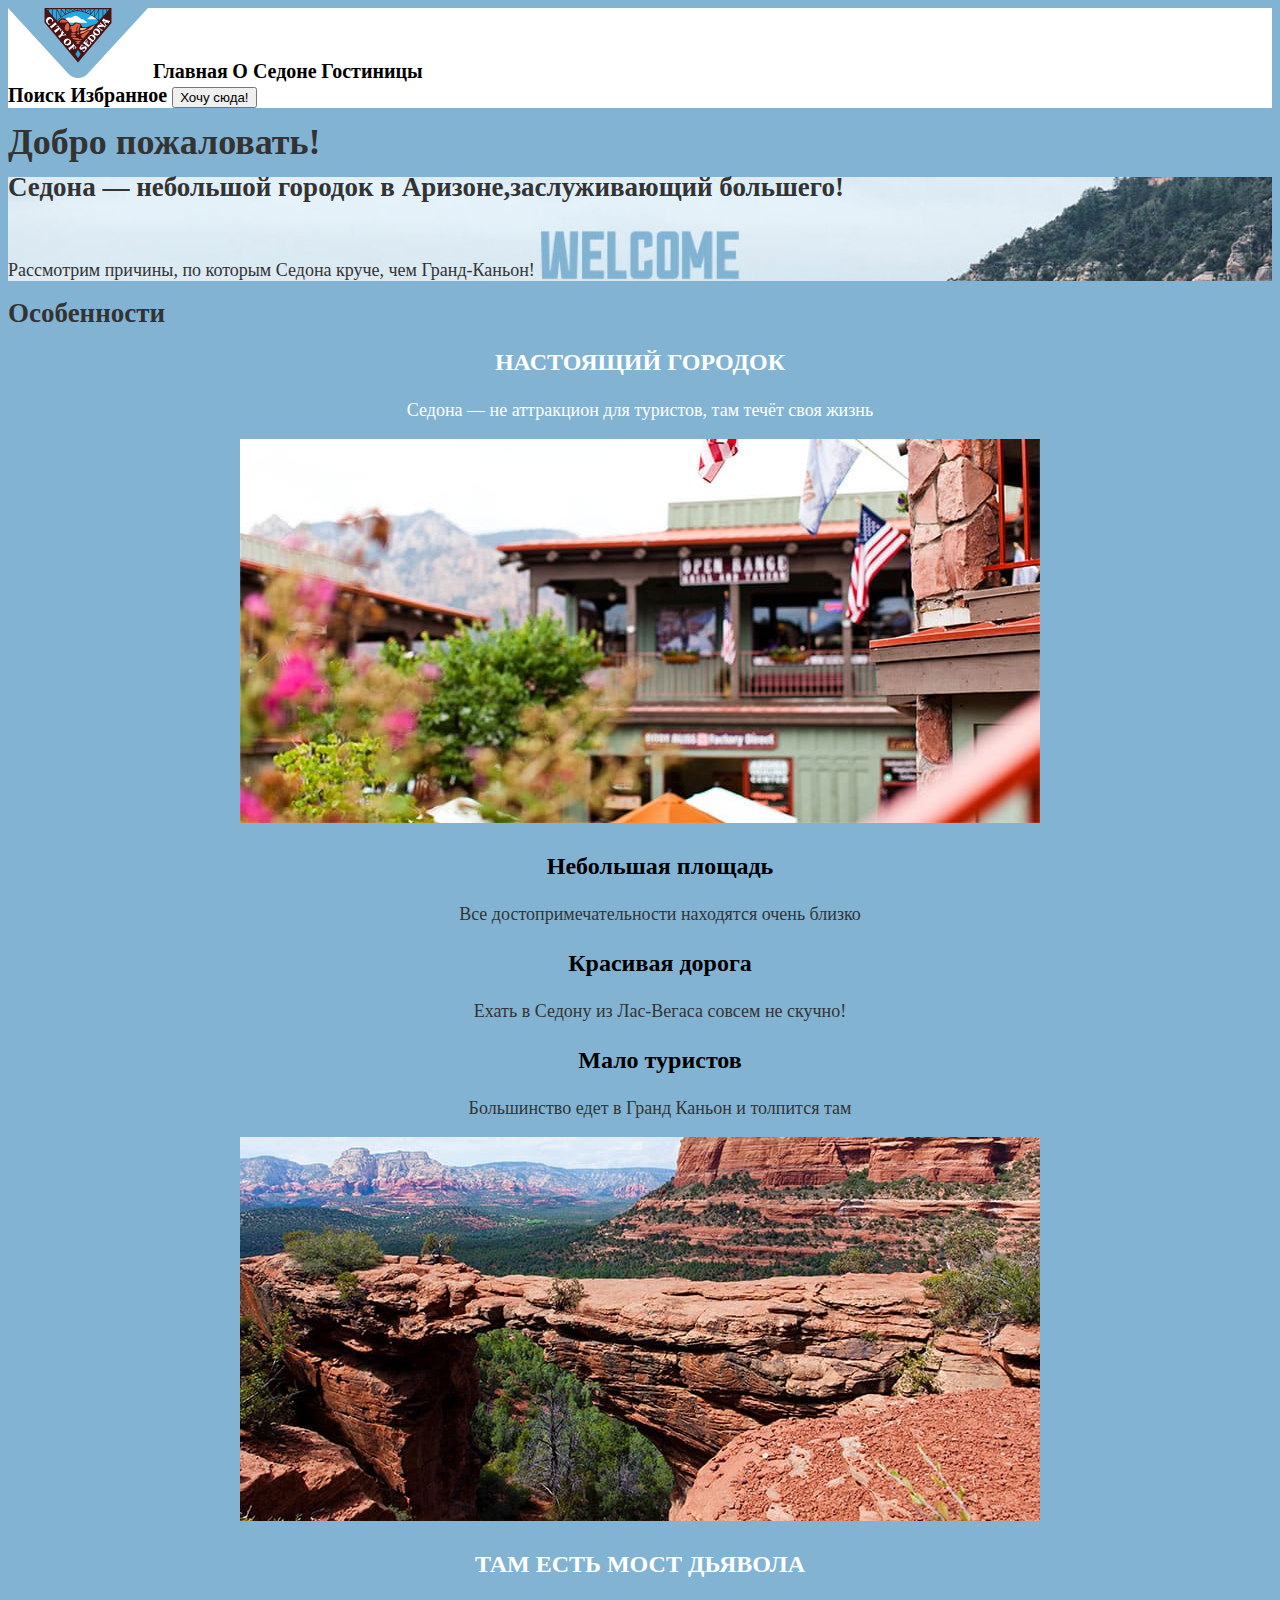
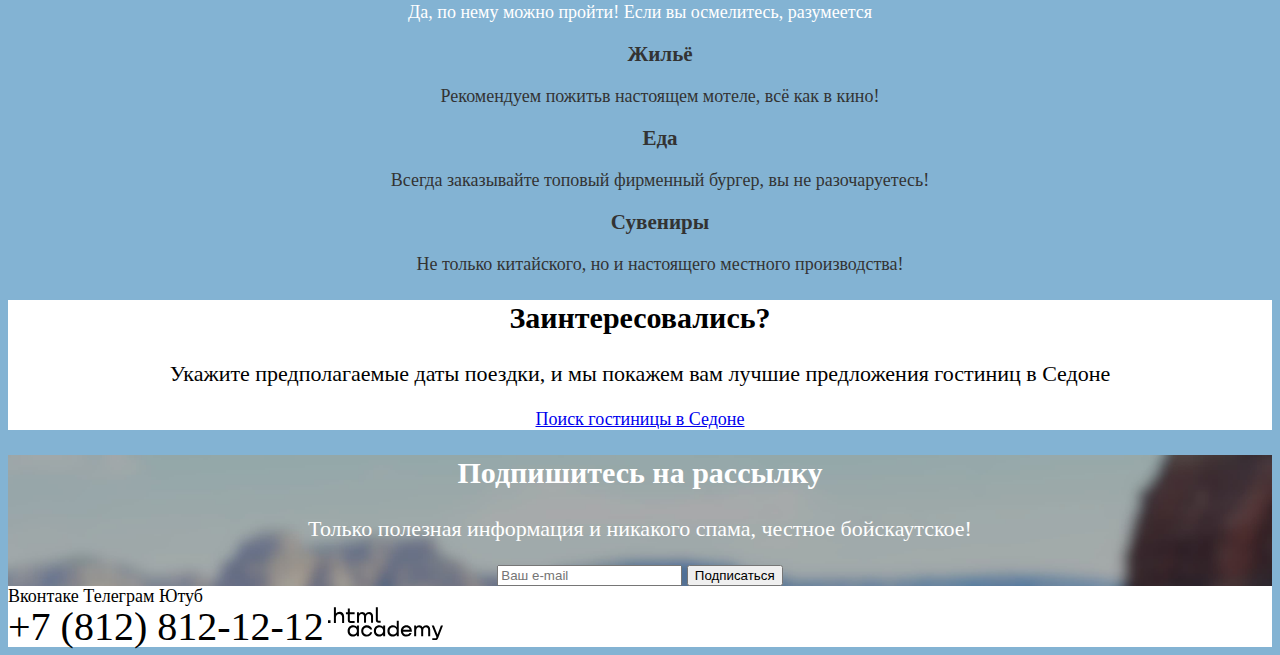
==== index.html @ 2535b14e "Базовая стилизация всех страниц" ====
<!DOCTYPE html>
<html lang="ru">
<head>
  <meta charset="utf-8">
  <title>HTML Academy: Седона</title>
  <link rel="stylesheet" href="styles/styles.css">
</head>
<body>
  <header class="page-header">
    <nav class="navigation">
      <div class="navigation-block">
        <a class="navigation-link">
          <img src="images/graphic/logo.svg" alt="Логотип." width="140" height="70">
        </a>
        <a class="navigation-link navigation-link-current">Главная</a>
        <a class="navigation-link" href="about.html">О Седоне</a>
        <a class="navigation-link" href="catalog.html">Гостиницы</a>
      </div>

      <div class="navigation-block navigation-user">
        <a class="navigation-link" href="#">
          <span class="visually-hidden">Поиск</span>
        </a>
        <a class="navigation-link" href="#">
          <span class="visually-hidden">Избранное</span>
        </a>
        <button class="button navigation-button">Хочу сюда!</button>
      </div>
    </nav>
  </header>

  <main class="main-index">
    <h1 class="visually-hidden">Добро пожаловать!</h1>

    <section class="hero">
      <h2 class="hero-title" >Седона — небольшой городок в Аризоне,заслуживающий большего!</h2><br>
      <p class="hero-description">Рассмотрим причины, по которым Седона круче, чем Гранд-Каньон!</p>
    </section>

    <section class="features">
      <h2 class="visually_hidden">Особенности</h2>
      <div class="features-item-blue-leftpic">
        <h3 class="features-title">Настоящий городок</h3>
        <p class="features-description">Седона — не аттракцион для туристов, там течёт своя жизнь</p>
        <img class="features-item-photo" src="images/real-town.jpg" alt="Фото города." width="800" height="384" left="400">
      </div>

        <ul class="features-list">
        <li class="features-item-light-blue">
          <h3 class="features-title-black">Небольшая площадь</h3>
          <p class="features-description-black">Все достопримечательности находятся очень близко</p>
        </li>
        <li class="features-item-medium-blue">
          <h3 class="features-title-black">Красивая дорога</h3>
          <p class="features-description-black">Ехать в Седону из Лас-Вегаса совсем не скучно!</p>
        </li>
        <li class="features-item-light-blue">
          <h3 class="features-title-black">Мало туристов</h3>
          <p class="features-description-black">Большинство едет в Гранд Каньон и толпится там</p>
        </li>
        </ul>

        <div class="features-item-blue-rightpic">
          <img class="features-item-photo" src="images/devil's-bridge.jpg" alt="Фото моста дьявола." width="800" height="384">
          <h3 class="features-title">Там есть мост дьявола</h3>
          <p class="features-description">Да, по нему можно пройти! Если вы осмелитесь, разумеется</p>
        </div>

        <ul class="advantages-list">
        <li class="advantages-item-light-blue">
          <h3 class="advantages-title-black">Жильё</h3>
          <p class="advantages-description-black">Рекомендуем пожитьв настоящем мотеле, всё как в кино!</p>
        </li>
        <li class="advantages-item-white">
          <h3 class="advantages-title-black">Еда</h3>
          <p class="advantages-description-black">Всегда заказывайте топовый фирменный бургер, вы не разочаруетесь!</p>
        </li>
        <li class="advantages-item-light-blue">
          <h3 class="advantages-title-black">Сувениры</h3>
          <p class="advantages-description-black">Не только китайского, но и настоящего местного производства!</p>
        </li>
      </ul>
    </section>

    <section class="search-hotels">
      <h2 class="search-title">Заинтересовались?</h2>
      <p class="search-description" >Укажите предполагаемые даты поездки, и мы покажем вам лучшие предложения гостиниц в Седоне</p>
      <a class="button button-search" href="#">Поиск гостиницы в Седоне</a>
    </section>

      <form class="subscribe-form" action="https://echo.htmlacademy.ru/" method="post">
        <h2 class="subscribe-title">Подпишитесь на рассылку</h2>
        <p class="subscribe-description">Только полезная информация и никакого спама, честное бойскаутское!</p>
        <input class="subscribe-field" type="email" name="subscribe-email" id="subscribe-email" placeholder="Ваш e-mail">
        <button class="button subscribe-button" type="submit">Подписаться</button>
      </form>
  </main>

  <footer class="page-footer">
    <div class="footer-contacts">
      <a class="footer-contacts-link" href="https://vk.com/htmlacademy">
        <span class="visually-hidden">Вконтаке</span>
      </a>
      <a class="footer-contacts-link" href="https://t.me/htmlacademy">
        <span class="visually-hidden">Телеграм</span>
      </a>
      <a class="footer-contacts-link" href="https://www.youtube.com/user/htmlacademyru">
        <span class="visually-hidden">Ютуб</span>
      </a>
    </div>

    <div>
      <a class="footer-contacts-phone" href="tel:78128121212">+7 (812) 812-12-12</a>
      <a class="footer-contacts-logo-link" href="https://htmlacademy.ru/">
        <img src="images/graphic/HTML Academy.svg" alt="Логотип htmlacademy." width="114.9" height="32.9">
      </a>
    </div>
  </footer>
</body>
</html>
---- styles/styles.css ----
@font-face {
  font-family: "PT Sans";
  font-style: normal;
  font-weight: 400;
  src: url("../fonts/pt-sans-regular.woff2") format("woff2");
  font-display: swap;
}

@font-face {
  font-family: "PT Sans";
  font-style: normal;
  font-weight: 700;
  src: url("../fonts/pt-sans-bold.woff2") format("woff2");
  font-display: swap;
}

body {
  font-family: "PT Sans" sans-serif;
  font-size: 18px;
  line-height: 21px;
  color: #333333;
  background-color: #83B3D3;
}


/* Pages */

.page-header {
  color: #000000;
  background-color: #FFFFFF;
}

.navigation-link {
  font-size: 20px;
  line-height: 24px;
  font-weight: 700;
  text-align: center;
  color: #000000;
  text-decoration: none;
}

.hero {
background-image: url("../images/index-background.jpg");
background-size: 100% auto;
}

.features-item-blue-leftpic {
  text-align: center;
}

.features-item-blue-rightpic {
  text-align: center;
}

.features-title {
  font-size: 24px;
  line-height: 28px;
  font-weight: 700;
  text-align: center;
  color: #FFFFFF;
  text-transform: uppercase;
}

.features-description {
  text-align: center;
  font-size: 18px;
  font-weight: 400;
  line-height: 21px;
  color: #FFFFFF;
}

.features-list {
  text-align: center;
  list-style-type: none;
}

.features-title-black {
  font-weight: 700;
  line-height: 28px;
  font-size: 24px;
  color: #000000;
}

.features-description-black {
  font-size: 18px;
  font-weight: 400;
  line-height: 21px;
  color:#333333;
}

.advantages-list {
  text-align: center;
  list-style-type: none;

}

.search-hotels {
  background-color: #FFFFFF;
  text-align: center;
}

.search-title {
  font-size: 30px;
  font-weight: 700;
  line-height: 36px;
  color: #000000;
  text-align: center;
}

.search-description {
  font-size: 22px;
  font-weight: 400;
  line-height: 26px;
  color: #000000;
  text-align: center;
}

.subscribe-title {
  font-size: 30px;
  font-weight: 700;
  line-height: 36px;
  color: #FFFFFF;
  text-align: center;
}

.subscribe-description {
  font-size: 22px;
  font-weight: 400;
  line-height: 26px;
  color: #FFFFFF;
  text-align: center;
}

.subscribe-form {
  background-image: url("../images/background-subscribe.jpg");
  text-align: center;
  background-size: 100% auto;
}

.footer-contacts-phone {
  font-weight: 400;
  font-size: 40px;
  line-height: 40px;
  text-align: center;
  color: #000000;
  text-transform: uppercase;
  text-decoration: none;
}

.page-footer {
  background-color: #FFFFFF;
  color: #000000;
  text-decoration: none;
}

.page-footer a {
  color: #000000;
  text-decoration: none;
}
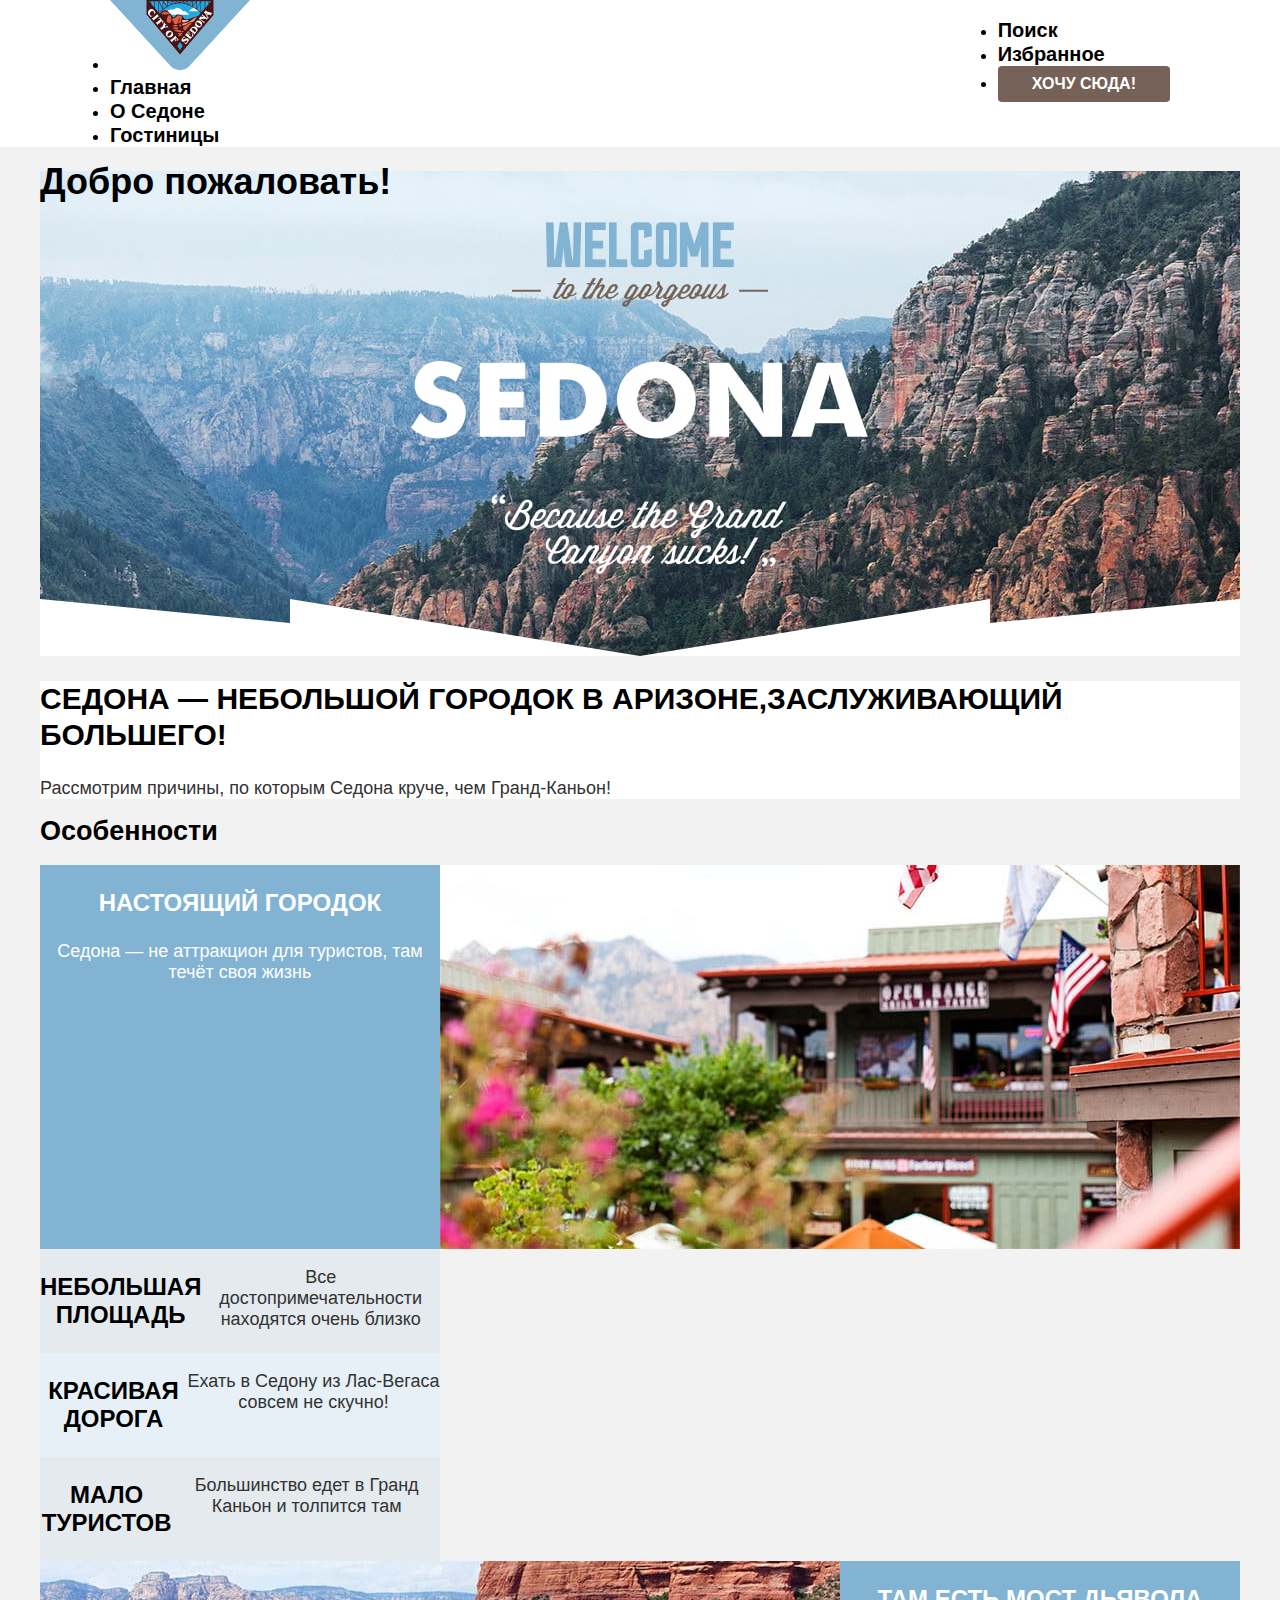
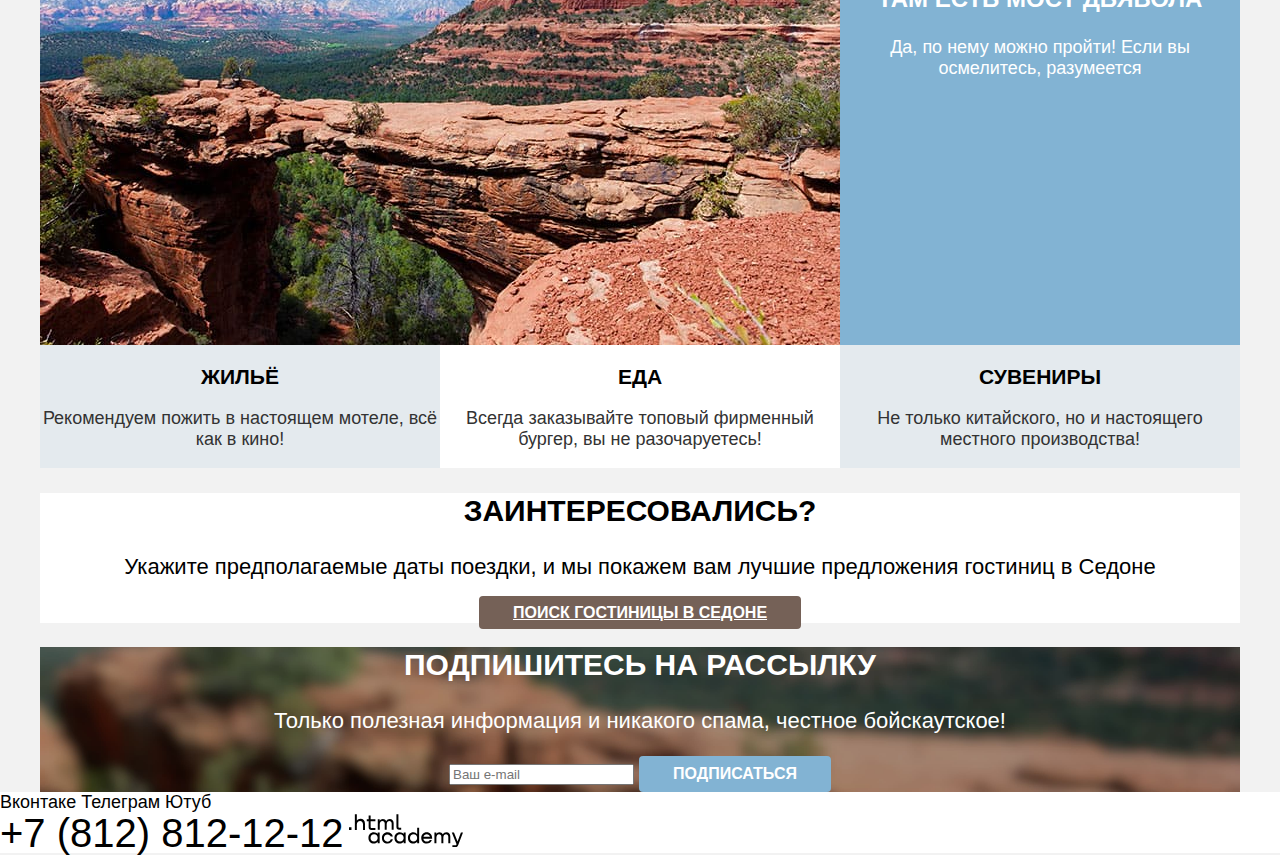
==== commit 80aba743: "Сетки страниц на флексах" ====
--- a/index.html
+++ b/index.html
@@ -8,92 +8,127 @@
 <body>
   <header class="page-header">
     <nav class="navigation">
-      <div class="navigation-block">
-        <a class="navigation-link">
-          <img src="images/graphic/logo.svg" alt="Логотип." width="140" height="70">
-        </a>
-        <a class="navigation-link navigation-link-current">Главная</a>
-        <a class="navigation-link" href="about.html">О Седоне</a>
-        <a class="navigation-link" href="catalog.html">Гостиницы</a>
-      </div>
+      <ul class="navigation-list">
+        <li class="navigation-item">
+          <a class="navigation-link">
+            <img src="images/graphic/logo.svg" alt="Логотип." width="140" height="70">
+          </a>
+        </li>
+        <li class="navigation-item">
+          <a class="navigation-link navigation-link-current">Главная</a>
+        </li>
+        <li class="navigation-item">
+          <a class="navigation-link" href="about.html">О Седоне</a>
+        </li>
+        <li class="navigation-item">
+          <a class="navigation-link" href="catalog.html">Гостиницы</a>
+        </li>
+      </ul>
 
-      <div class="navigation-block navigation-user">
-        <a class="navigation-link" href="#">
-          <span class="visually-hidden">Поиск</span>
-        </a>
-        <a class="navigation-link" href="#">
-          <span class="visually-hidden">Избранное</span>
-        </a>
-        <button class="button navigation-button">Хочу сюда!</button>
-      </div>
+      <ul class="navigation-block navigation-user">
+        <li class="navigation-item">
+          <a class="navigation-link" href="#">
+            <span class="visually-hidden">Поиск</span>
+          </a>
+        </li>
+        <li class="navigation-item">
+          <a class="navigation-link" href="#">
+            <span class="visually-hidden">Избранное</span>
+          </a>
+        </li>
+        <li class="navigation-item">
+          <button class="button navigation-button">Хочу сюда!</button>
+        </li>
+      </ul>
     </nav>
   </header>
 
-  <main class="main-index">
-    <h1 class="visually-hidden">Добро пожаловать!</h1>
-
-    <section class="hero">
-      <h2 class="hero-title" >Седона — небольшой городок в Аризоне,заслуживающий большего!</h2><br>
-      <p class="hero-description">Рассмотрим причины, по которым Седона круче, чем Гранд-Каньон!</p>
-    </section>
-
-    <section class="features">
-      <h2 class="visually_hidden">Особенности</h2>
-      <div class="features-item-blue-leftpic">
-        <h3 class="features-title">Настоящий городок</h3>
-        <p class="features-description">Седона — не аттракцион для туристов, там течёт своя жизнь</p>
-        <img class="features-item-photo" src="images/real-town.jpg" alt="Фото города." width="800" height="384" left="400">
+  <main class="main-container main-index">
+    <div class="page-container">
+      <div class="welcome">
+        <h1 class="visually-hidden">Добро пожаловать!</h1>
       </div>
 
+      <section class="hero">
+        <h2 class="hero-title">Седона — небольшой городок в Аризоне,заслуживающий большего!</h2>
+        <p class="hero-description">Рассмотрим причины, по которым Седона круче, чем Гранд-Каньон!</p>
+      </section>
+
+
+
+
+      <section class="features">
+        <h2 class="visually_hidden">Особенности</h2>
+
         <ul class="features-list">
-        <li class="features-item-light-blue">
-          <h3 class="features-title-black">Небольшая площадь</h3>
-          <p class="features-description-black">Все достопримечательности находятся очень близко</p>
-        </li>
-        <li class="features-item-medium-blue">
-          <h3 class="features-title-black">Красивая дорога</h3>
-          <p class="features-description-black">Ехать в Седону из Лас-Вегаса совсем не скучно!</p>
-        </li>
-        <li class="features-item-light-blue">
-          <h3 class="features-title-black">Мало туристов</h3>
-          <p class="features-description-black">Большинство едет в Гранд Каньон и толпится там</p>
-        </li>
+          <li class="features-item features-item-blue-leftpic">
+            <div class="features-container">
+              <h3 class="features-title">Настоящий городок</h3>
+              <p class="features-description">Седона — не аттракцион для туристов, там течёт своя жизнь</p>
+            </div>
+            <img class="features-item-photo" src="images/real-town.jpg" alt="Фото города." width="800" height="384"
+              left="400">
+          </li>
+
+          <li class="features-item features-item-light-blue">
+            <h3 class="features-title-black">Небольшая площадь</h3>
+            <p class="features-description-black">Все достопримечательности находятся очень близко</p>
+          </li>
+
+          <li class="features-item features-item-medium-blue">
+            <h3 class="features-title-black">Красивая дорога</h3>
+            <p class="features-description-black">Ехать в Седону из Лас-Вегаса совсем не скучно!</p>
+          </li>
+
+          <li class="features-item features-item-light-blue">
+            <h3 class="features-title-black">Мало туристов</h3>
+            <p class="features-description-black">Большинство едет в Гранд Каньон и толпится там</p>
+          </li>
+
+          <li class="features-item features-item-blue-rightpic">
+            <img class="features-item-photo" src="images/devil's-bridge.jpg" alt="Фото моста дьявола." width="800"
+              height="384">
+            <div class="features-container">
+              <h3 class="features-title">Там есть мост дьявола</h3>
+              <p class="features-description">Да, по нему можно пройти! Если вы осмелитесь, разумеется</p>
+            </div>
+          </li>
         </ul>
 
-        <div class="features-item-blue-rightpic">
-          <img class="features-item-photo" src="images/devil's-bridge.jpg" alt="Фото моста дьявола." width="800" height="384">
-          <h3 class="features-title">Там есть мост дьявола</h3>
-          <p class="features-description">Да, по нему можно пройти! Если вы осмелитесь, разумеется</p>
-        </div>
 
         <ul class="advantages-list">
-        <li class="advantages-item-light-blue">
-          <h3 class="advantages-title-black">Жильё</h3>
-          <p class="advantages-description-black">Рекомендуем пожитьв настоящем мотеле, всё как в кино!</p>
-        </li>
-        <li class="advantages-item-white">
-          <h3 class="advantages-title-black">Еда</h3>
-          <p class="advantages-description-black">Всегда заказывайте топовый фирменный бургер, вы не разочаруетесь!</p>
-        </li>
-        <li class="advantages-item-light-blue">
-          <h3 class="advantages-title-black">Сувениры</h3>
-          <p class="advantages-description-black">Не только китайского, но и настоящего местного производства!</p>
-        </li>
-      </ul>
-    </section>
+          <li class="advantages-item advantages-item-light-blue">
+            <h3 class="advantages-title-black">Жильё</h3>
+            <p class="advantages-description-black">Рекомендуем пожить в настоящем мотеле, всё как в кино!</p>
+          </li>
+          <li class="advantages-item advantages-item-white">
+            <h3 class="advantages-title-black">Еда</h3>
+            <p class="advantages-description-black">Всегда заказывайте топовый фирменный бургер, вы не разочаруетесь!</p>
+          </li>
+          <li class="advantages-item advantages-item-light-blue">
+            <h3 class="advantages-title-black">Сувениры</h3>
+            <p class="advantages-description-black">Не только китайского, но и настоящего местного производства!</p>
+          </li>
+        </ul>
+      </section>
 
-    <section class="search-hotels">
-      <h2 class="search-title">Заинтересовались?</h2>
-      <p class="search-description" >Укажите предполагаемые даты поездки, и мы покажем вам лучшие предложения гостиниц в Седоне</p>
-      <a class="button button-search" href="#">Поиск гостиницы в Седоне</a>
-    </section>
+      <section class="search-hotels">
+        <h2 class="search-title">Заинтересовались?</h2>
+        <p class="search-description">Укажите предполагаемые даты поездки, и мы покажем вам лучшие предложения гостиниц в
+          Седоне</p>
+        <a class="button button-search" href="#">Поиск гостиницы в Седоне</a>
+      </section>
 
-      <form class="subscribe-form" action="https://echo.htmlacademy.ru/" method="post">
-        <h2 class="subscribe-title">Подпишитесь на рассылку</h2>
-        <p class="subscribe-description">Только полезная информация и никакого спама, честное бойскаутское!</p>
-        <input class="subscribe-field" type="email" name="subscribe-email" id="subscribe-email" placeholder="Ваш e-mail">
-        <button class="button subscribe-button" type="submit">Подписаться</button>
-      </form>
+      <section class="subscribe">
+        <form class="subscribe-form" action="https://echo.htmlacademy.ru/" method="post">
+          <h2 class="subscribe-title">Подпишитесь на рассылку</h2>
+          <p class="subscribe-description">Только полезная информация и никакого спама, честное бойскаутское!</p>
+          <input class="subscribe-field" type="email" name="subscribe-email" id="subscribe-email"
+            placeholder="Ваш e-mail">
+          <button class="button button-subscribe" type="submit">Подписаться</button>
+        </form>
+      </section>
+    </div>
   </main>
 
   <footer class="page-footer">
@@ -118,4 +153,3 @@
   </footer>
 </body>
 </html>
-
--- a/styles/styles.css
+++ b/styles/styles.css
@@ -2,33 +2,57 @@
   font-family: "PT Sans";
   font-style: normal;
   font-weight: 400;
-  src: url("../fonts/pt-sans-regular.woff2") format("woff2");
+  src: url("../fonts/ptsans-400.woff2") format("woff2");
   font-display: swap;
 }
 
 @font-face {
   font-family: "PT Sans";
-  font-style: normal;
-  font-weight: 700;
-  src: url("../fonts/pt-sans-bold.woff2") format("woff2");
+  font-style: bold;
+  font-weight: 700;
+  src: url("../fonts/ptsans-700.woff2") format("woff2");
   font-display: swap;
 }
 
+html {
+  height: 100%;
+}
+
+
 body {
-  font-family: "PT Sans" sans-serif;
+  margin: 0;
+  display: flex;
+  flex-direction: column;
+  min-height: 100%;
+  font-family: "PT Sans", sans-serif;
   font-size: 18px;
   line-height: 21px;
-  color: #333333;
-  background-color: #83B3D3;
-}
-
-
-/* Pages */
+  color: #000000;;
+  background-color: #F2F2F2;
+}
 
 .page-header {
   color: #000000;
   background-color: #FFFFFF;
 }
+
+.navigation {
+  display: flex;
+  width: 1060px;
+  margin: 0 auto;
+}
+
+.navigation-list {
+  width: 507px;
+  margin: 0;
+  padding: 0;
+}
+
+.navigation-user {
+  max-width: 268px;
+  margin-left: auto;
+}
+
 
 .navigation-link {
   font-size: 20px;
@@ -37,19 +61,59 @@
   text-align: center;
   color: #000000;
   text-decoration: none;
-}
+  align-items: center;
+}
+
+
+.main-container {
+  flex-grow: 1;
+}
+
+.page-container {
+  width: 1200px;
+  margin: 0 auto;
+}
+
+.welcome {
+  width: auto;
+  height: 485px;
+  background-image: url(../images/graphic/divider.svg), url(../images/graphic/welcome.svg), url("../images/index-background.jpg");
+  background-repeat: no-repeat;
+  background-position: bottom, center, center;
+  background-size: 100% auto, 458px auto, 100% auto;
+  background-color: #ccc;
+}
+
 
 .hero {
-background-image: url("../images/index-background.jpg");
-background-size: 100% auto;
-}
-
-.features-item-blue-leftpic {
-  text-align: center;
-}
-
-.features-item-blue-rightpic {
-  text-align: center;
+background-color: #FFFFFF;
+}
+
+.hero-title {
+  font-size: 30px;
+  font-weight: 700;
+  line-height: 36px;
+  text-transform: uppercase;
+}
+
+.hero-description {
+  color: #333333;
+}
+
+
+.features-container {
+  width: 400px;
+  margin: 0;
+  padding: 0;
+}
+
+.features-list {
+  display: flex;
+  justify-content: space-between;
+  margin: 0;
+  padding: 0;
+  flex-direction: column;
+  align-items: flex-start;
 }
 
 .features-title {
@@ -61,6 +125,47 @@
   text-transform: uppercase;
 }
 
+.features-item {
+  display: flex;
+  justify-content: space-between;
+  margin: 0;
+  padding: 0;
+  text-align: center;
+  list-style-type: none;
+
+}
+
+.advantages-list {
+  display: flex;
+  justify-content: space-between;
+  margin: 0;
+  padding: 0;
+  text-align: center;
+  list-style-type: none;
+
+}
+
+.advantages-item {
+  width: 400px;
+}
+
+.advantages-item-light-blue,
+.features-item-light-blue {
+  width: 400px;
+  background-color: rgba(131, 179, 211, 0.12);
+}
+
+ .features-item-medium-blue {
+  display: flex;
+  background-color: #E6F0F6;
+  width: 400px;
+}
+
+.advantages-item-white {
+  width: 400px;
+  background-color: #FFF;
+}
+
 .features-description {
   text-align: center;
   font-size: 18px;
@@ -69,30 +174,40 @@
   color: #FFFFFF;
 }
 
-.features-list {
-  text-align: center;
-  list-style-type: none;
-}
+.features-item-blue-leftpic, .features-item-blue-rightpic {
+  background-color: #82B3D3;
+  }
+
 
 .features-title-black {
   font-weight: 700;
   line-height: 28px;
   font-size: 24px;
   color: #000000;
-}
-
-.features-description-black {
+  text-transform: uppercase;
+}
+
+.features-description-black, .advantages-description-black {
   font-size: 18px;
   font-weight: 400;
   line-height: 21px;
   color:#333333;
 }
 
-.advantages-list {
-  text-align: center;
-  list-style-type: none;
-
-}
+.advantages-title-black {
+  text-transform: uppercase;
+}
+
+
+/* .advantages-title-black::before {
+  content: '';
+  position: absolute;
+  left: -20px;
+  height: 72px;
+  width: 72px;
+  background-color: red;
+  background-image: url(../images/graphic/house.svg);
+} */
 
 .search-hotels {
   background-color: #FFFFFF;
@@ -105,6 +220,7 @@
   line-height: 36px;
   color: #000000;
   text-align: center;
+  text-transform: uppercase;
 }
 
 .search-description {
@@ -121,6 +237,7 @@
   line-height: 36px;
   color: #FFFFFF;
   text-align: center;
+  text-transform: uppercase;
 }
 
 .subscribe-description {
@@ -131,10 +248,28 @@
   text-align: center;
 }
 
+.subscribe {
+  background-image: url("../images/background-subscribe.jpg");
+  background-color: #ccc;
+  background-position: center;
+  background-size: 100% auto;
+}
+
+.subscribe-catalog {
+  background-image: none;
+  background-color: #fff;
+}
+
+.subscribe-catalog .subscribe-title {
+  color: #000;
+}
+
+.subscribe-catalog .subscribe-description {
+  color: #000;
+}
+
 .subscribe-form {
-  background-image: url("../images/background-subscribe.jpg");
-  text-align: center;
-  background-size: 100% auto;
+  text-align: center;
 }
 
 .footer-contacts-phone {
@@ -147,6 +282,7 @@
   text-decoration: none;
 }
 
+
 .page-footer {
   background-color: #FFFFFF;
   color: #000000;
@@ -157,3 +293,119 @@
   color: #000000;
   text-decoration: none;
 }
+
+.button {
+  padding: 8px 34px;
+  background-color: #756157;
+  color: #FFF;
+  font-weight: 700;
+  font-size: 16px;
+  line-height: 20px;
+  text-align: center;
+  text-transform: uppercase;
+  border: none;
+  border-radius: 4px;
+  cursor: pointer;
+}
+
+/* CATALOG */
+
+body .main-inner {
+  font-family: "PT Sans", sans-serif;
+  font-size: 18px;
+  line-height: 23px;
+  text-align: left;
+  color: #333333;
+  background-color: rgba(131, 179, 211, 0.12);
+}
+
+
+.inner-header-container {
+  color: #FFF;
+  background-color:#ccc;
+  background-position: center;
+  background-repeat: no-repeat;
+  background-size: 100% auto;
+  background-image: url(../images/catalog-bg.jpg);
+  list-style-type: none;
+}
+
+.inner-header-title {
+  font-weight: 700;
+  font-size: 60px;
+  line-height: 78px;
+}
+
+.button-submit, .button-subscribe, .button-add-favourites  {
+  background-color: #82B3D3;
+}
+
+.button-reset {
+  background-color: transparent;
+}
+
+.hotel-catalog {
+  background-color: #FFF;
+}
+
+.sorting-resalt {
+  font-weight: 700;
+  font-size: 30px;
+  line-height: 36px;
+  text-transform: uppercase;
+}
+
+.hotel-link-more {
+  color: #FFF;
+  font-weight: 700;
+  font-size: 16px;
+  line-height: 20px;
+  text-decoration: none;
+  text-transform: uppercase;
+  padding: 8px 50px;
+  width: 140px;
+  height: 36px;
+  background-color: #756157;
+  border-radius: 4px;
+}
+
+.button-add-favourites-green {
+  background-color: #7DB54F;
+}
+
+.button-hotel-rating {
+  position: absolute;
+  color: #333333;
+  background-color: #F2F2F2;
+  border-radius: 4px;
+}
+
+.page-footer {
+ text-align: justify;
+}
+
+.pagination-item {
+  font-weight: 700;
+  font-size: 20px;
+  line-height: 36px;
+  width: 60px;
+  height: 60px;
+  text-align: center;
+  background-color: #82B3D3;
+  border-radius: 4px;
+
+}
+
+.pagination-link {
+  text-decoration: none;
+}
+
+.hotels-stars {
+  width: 140px;
+  height: 37px;
+  color: #83B3D3;
+  background-color: #ccc;
+  background-position: center;
+  background-repeat: repeat-x;
+  background-image: url(../images/graphic/star.svg);
+}
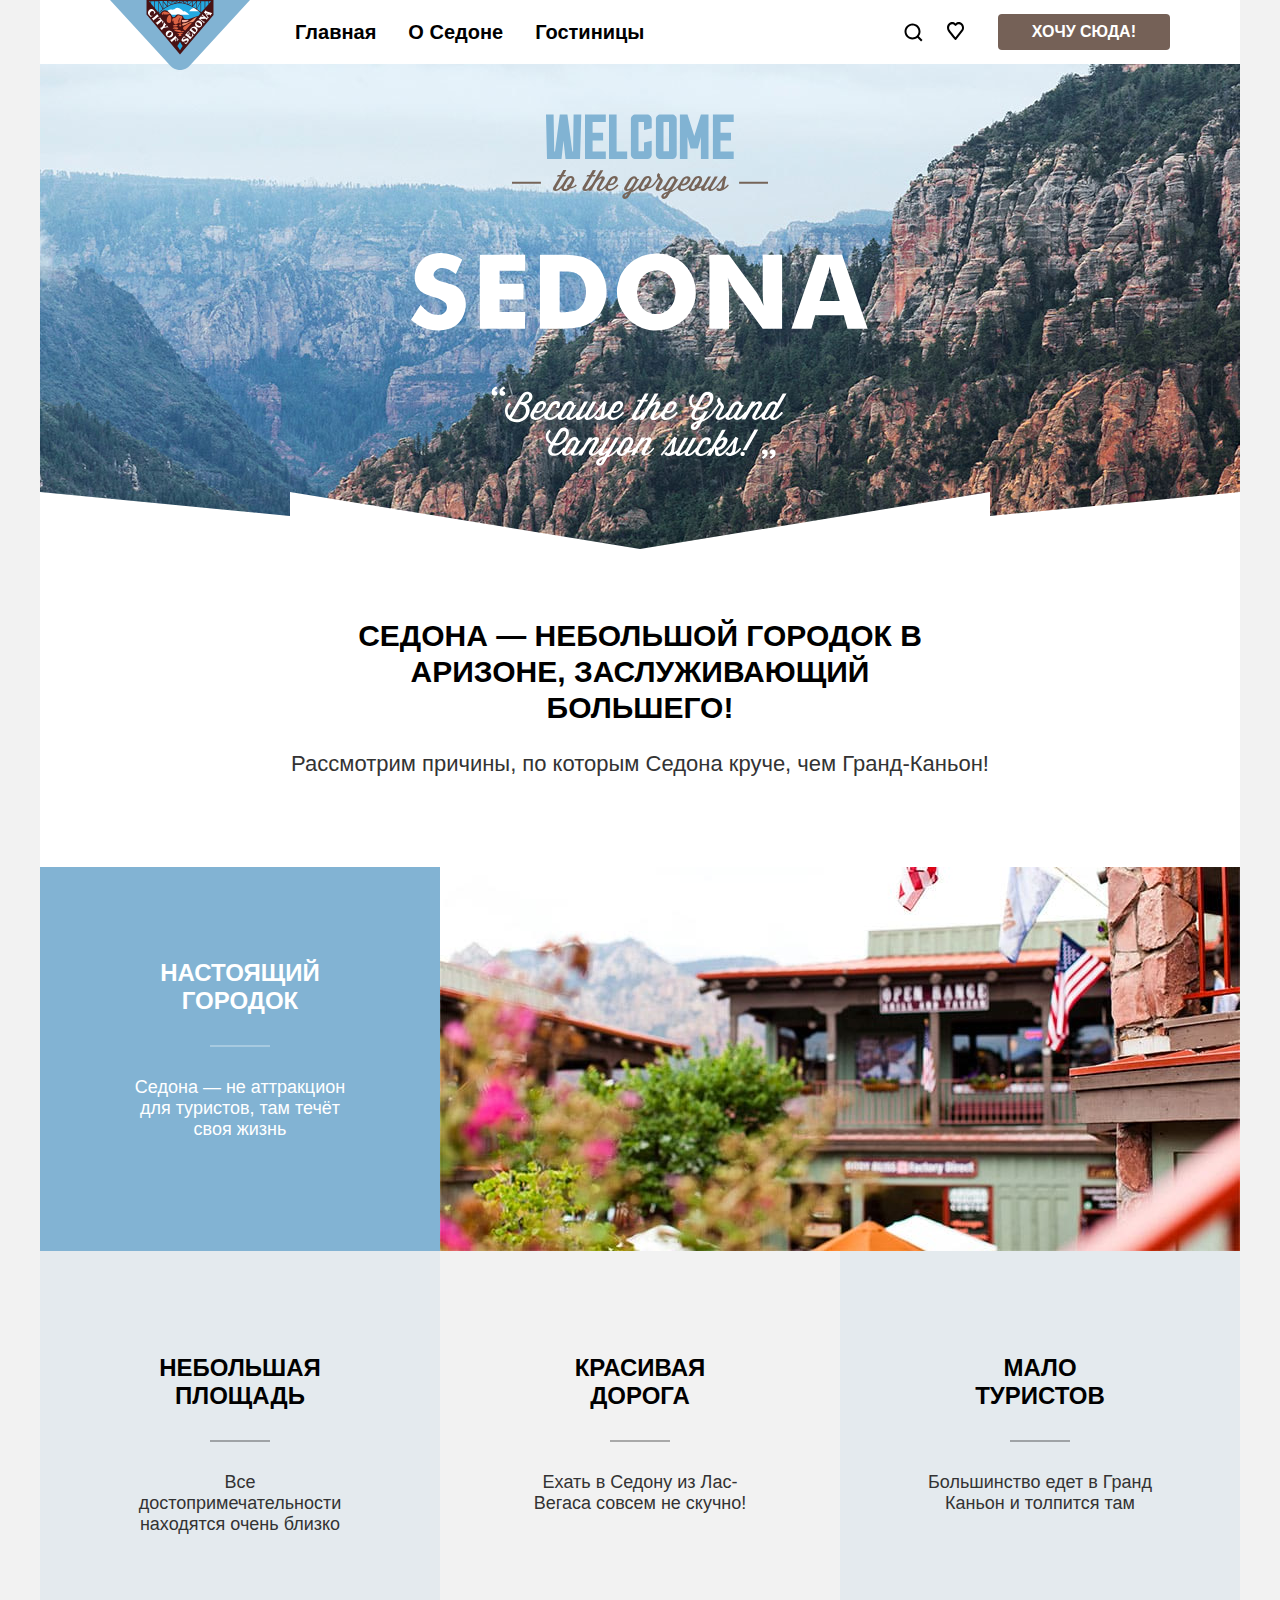
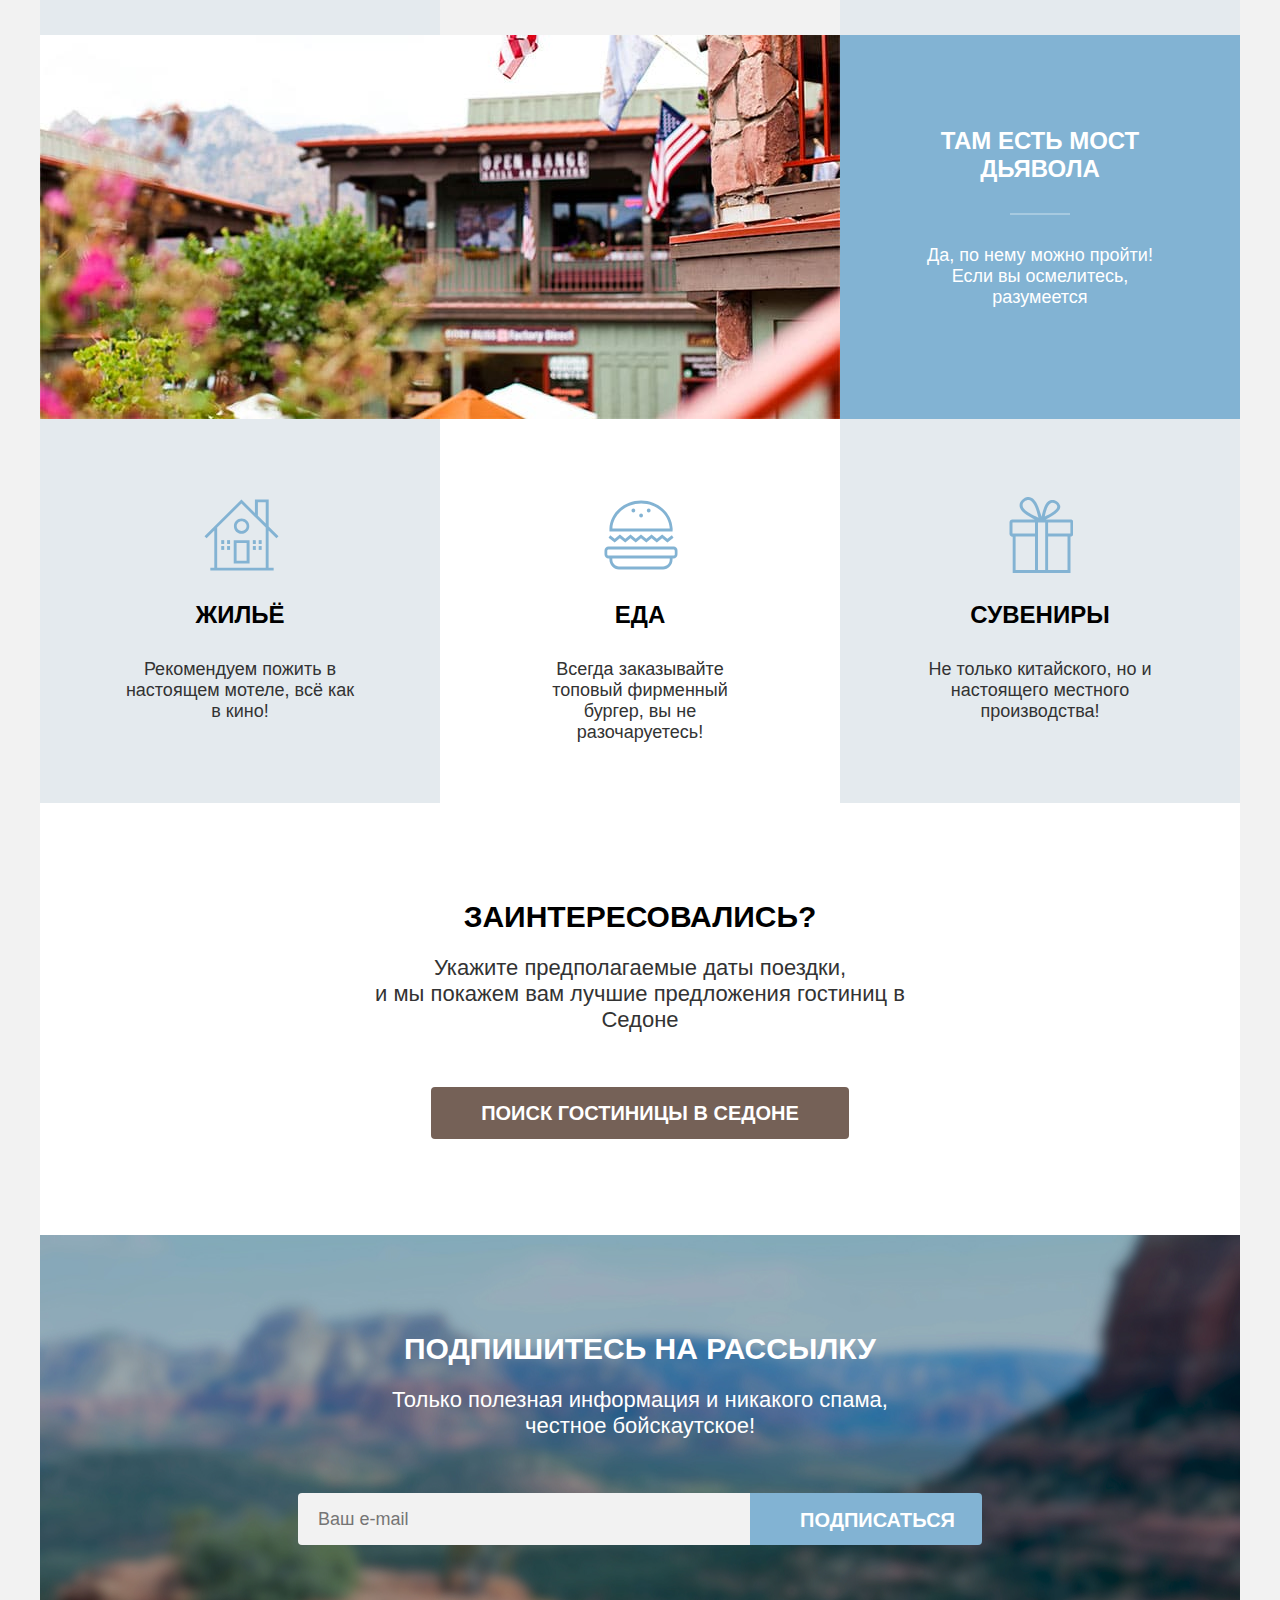
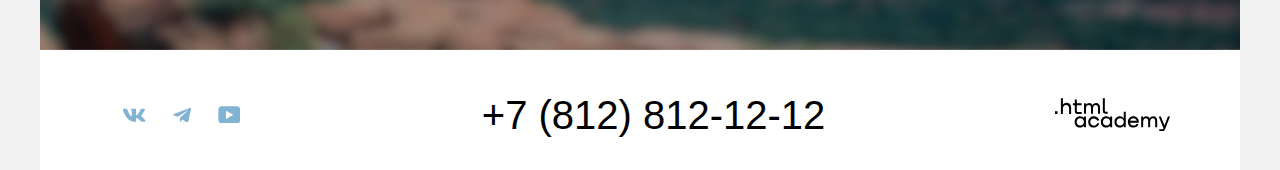
==== commit b3e64446: "Merge pull request #6 from KristinaGeleta/master" ====
--- a/index.html
+++ b/index.html
@@ -8,12 +8,10 @@
 <body>
   <header class="page-header">
     <nav class="navigation">
-      <ul class="navigation-list">
-        <li class="navigation-item">
-          <a class="navigation-link">
+          <a class="navigation-link-logo">
             <img src="images/graphic/logo.svg" alt="Логотип." width="140" height="70">
           </a>
-        </li>
+      <ul class="navigation-list">
         <li class="navigation-item">
           <a class="navigation-link navigation-link-current">Главная</a>
         </li>
@@ -25,126 +23,129 @@
         </li>
       </ul>
 
-      <ul class="navigation-block navigation-user">
-        <li class="navigation-item">
-          <a class="navigation-link" href="#">
+      <ul class="navigation-user">
+        <li class="navigation-user-item">
+          <a class="navigation-user-link" href="#">
             <span class="visually-hidden">Поиск</span>
+            <img src="images/graphic/search.svg" alt="Поиск" width="20"
+            height="20">
           </a>
         </li>
-        <li class="navigation-item">
-          <a class="navigation-link" href="#">
+        <li class="navigation-user-item">
+          <a class="navigation-user-link" href="#">
             <span class="visually-hidden">Избранное</span>
+            <img src="images/graphic/heart.svg" alt="Избранное" width="17"
+            height="18">
+
           </a>
         </li>
-        <li class="navigation-item">
-          <button class="button navigation-button">Хочу сюда!</button>
-        </li>
       </ul>
+      <a class="button navigation-button" href="#">Хочу сюда!</a>
     </nav>
   </header>
 
-  <main class="main-container main-index">
+  <main class="main-index main-container">
     <div class="page-container">
       <div class="welcome">
         <h1 class="visually-hidden">Добро пожаловать!</h1>
       </div>
 
       <section class="hero">
-        <h2 class="hero-title">Седона — небольшой городок в Аризоне,заслуживающий большего!</h2>
+        <h2 class="hero-title">Седона — небольшой городок в Аризоне, заслуживающий большего!</h2>
         <p class="hero-description">Рассмотрим причины, по которым Седона круче, чем Гранд-Каньон!</p>
       </section>
 
 
+      <section class="features">
+        <h2 class="visually-hidden">Особенности</h2>
 
+        <section class="excellence">
+          <div class="excellence-item excellence-item-blue-leftpic">
+            <h3 class="excellence-title">Настоящий городок</h3>
+            <p class="excellence-description">Седона — не аттракцион для туристов, там течёт своя жизнь</p>
+          </div>
+          <img class="excellence-item-photo" src="images/real-town.jpg" alt="Фото города." width="800" height="384"
+              left="400">
+        </section>
 
-      <section class="features">
-        <h2 class="visually_hidden">Особенности</h2>
-
-        <ul class="features-list">
-          <li class="features-item features-item-blue-leftpic">
-            <div class="features-container">
-              <h3 class="features-title">Настоящий городок</h3>
-              <p class="features-description">Седона — не аттракцион для туристов, там течёт своя жизнь</p>
-            </div>
-            <img class="features-item-photo" src="images/real-town.jpg" alt="Фото города." width="800" height="384"
-              left="400">
+        <ul class="advantages-list">
+          <li class="advantages-item advantages-item-light-blue">
+            <h3 class="advantages-title-first">Небольшая площадь</h3>
+            <p class="advantages-description-first">Все достопримечательности находятся очень близко</p>
           </li>
 
-          <li class="features-item features-item-light-blue">
-            <h3 class="features-title-black">Небольшая площадь</h3>
-            <p class="features-description-black">Все достопримечательности находятся очень близко</p>
+          <li class="advantages-item advantages-item-medium-blue">
+            <h3 class="advantages-title-first">Красивая дорога</h3>
+            <p class="advantages-description-first">Ехать в Седону из Лас-Вегаса совсем не скучно!</p>
           </li>
 
-          <li class="features-item features-item-medium-blue">
-            <h3 class="features-title-black">Красивая дорога</h3>
-            <p class="features-description-black">Ехать в Седону из Лас-Вегаса совсем не скучно!</p>
-          </li>
-
-          <li class="features-item features-item-light-blue">
-            <h3 class="features-title-black">Мало туристов</h3>
-            <p class="features-description-black">Большинство едет в Гранд Каньон и толпится там</p>
-          </li>
-
-          <li class="features-item features-item-blue-rightpic">
-            <img class="features-item-photo" src="images/devil's-bridge.jpg" alt="Фото моста дьявола." width="800"
-              height="384">
-            <div class="features-container">
-              <h3 class="features-title">Там есть мост дьявола</h3>
-              <p class="features-description">Да, по нему можно пройти! Если вы осмелитесь, разумеется</p>
-            </div>
+          <li class="advantages-item advantages-item-light-blue">
+            <h3 class="advantages-title-first">Мало туристов</h3>
+            <p class="advantages-description-first">Большинство едет в Гранд Каньон и толпится там</p>
           </li>
         </ul>
 
+        <section class="excellence">
+          <img class="excellence-item-photo" src="images/real-town.jpg" alt="Фото города." width="800" height="384"
+              left="400">
+          <div class="excellence-item excellence-item-blue-rightpic">
+            <h3 class="excellence-title">Там есть мост дьявола</h3>
+            <p class="excellence-description">Да, по нему можно пройти! Если вы осмелитесь, разумеется</p>
+          </div>
+        </section>
 
         <ul class="advantages-list">
-          <li class="advantages-item advantages-item-light-blue">
-            <h3 class="advantages-title-black">Жильё</h3>
-            <p class="advantages-description-black">Рекомендуем пожить в настоящем мотеле, всё как в кино!</p>
+          <li class="advantages-item advantages-item-light-blue advantages-house">
+            <h3 class="advantages-title">Жильё</h3>
+            <p class="advantages-description">Рекомендуем пожить в настоящем мотеле, всё как в кино!</p>
           </li>
-          <li class="advantages-item advantages-item-white">
-            <h3 class="advantages-title-black">Еда</h3>
-            <p class="advantages-description-black">Всегда заказывайте топовый фирменный бургер, вы не разочаруетесь!</p>
+          <li class="advantages-item advantages-item-white advantages-food">
+            <h3 class="advantages-title">Еда</h3>
+            <p class="advantages-description">Всегда заказывайте топовый фирменный бургер, вы не разочаруетесь!</p>
           </li>
-          <li class="advantages-item advantages-item-light-blue">
-            <h3 class="advantages-title-black">Сувениры</h3>
-            <p class="advantages-description-black">Не только китайского, но и настоящего местного производства!</p>
+          <li class="advantages-item advantages-item-light-blue advantages-souvenir">
+            <h3 class="advantages-title">Сувениры</h3>
+            <p class="advantages-description">Не только китайского, но и настоящего местного производства!</p>
           </li>
         </ul>
       </section>
 
       <section class="search-hotels">
         <h2 class="search-title">Заинтересовались?</h2>
-        <p class="search-description">Укажите предполагаемые даты поездки, и мы покажем вам лучшие предложения гостиниц в
-          Седоне</p>
+        <p class="search-description">Укажите предполагаемые даты поездки,<br>и мы покажем вам лучшие предложения гостиниц в Седоне</p>
         <a class="button button-search" href="#">Поиск гостиницы в Седоне</a>
       </section>
 
       <section class="subscribe">
         <form class="subscribe-form" action="https://echo.htmlacademy.ru/" method="post">
           <h2 class="subscribe-title">Подпишитесь на рассылку</h2>
-          <p class="subscribe-description">Только полезная информация и никакого спама, честное бойскаутское!</p>
-          <input class="subscribe-field" type="email" name="subscribe-email" id="subscribe-email"
+          <p class="subscribe-description">Только полезная информация и никакого спама,<br>честное бойскаутское!</p>
+          <div class="input-button">
+            <input class="subscribe-field" type="email" name="subscribe-email" id="subscribe-email"
             placeholder="Ваш e-mail">
-          <button class="button button-subscribe" type="submit">Подписаться</button>
+            <button class="button button-subscribe" type="submit">Подписаться</button>
+          </div>
         </form>
       </section>
     </div>
   </main>
 
   <footer class="page-footer">
-    <div class="footer-contacts">
-      <a class="footer-contacts-link" href="https://vk.com/htmlacademy">
-        <span class="visually-hidden">Вконтаке</span>
-      </a>
-      <a class="footer-contacts-link" href="https://t.me/htmlacademy">
-        <span class="visually-hidden">Телеграм</span>
-      </a>
-      <a class="footer-contacts-link" href="https://www.youtube.com/user/htmlacademyru">
-        <span class="visually-hidden">Ютуб</span>
-      </a>
-    </div>
-
-    <div>
+    <div class="page-footer-container">
+      <div class="footer-contacts">
+        <a class="footer-contacts-link" href="https://vk.com/htmlacademy">
+          <img src="images/graphic/Vk.svg" alt="Вконтакте">
+          <span class="visually-hidden">Вконтаке</span>
+        </a>
+        <a class="footer-contacts-link" href="https://t.me/htmlacademy">
+          <img src="images/graphic/telegram.svg" alt="Телеграм">
+          <span class="visually-hidden">Телеграм</span>
+        </a>
+        <a class="footer-contacts-link" href="https://www.youtube.com/user/htmlacademyru">
+          <img src="images/graphic/youtub.svg" alt="Ютуб">
+          <span class="visually-hidden">Ютуб</span>
+        </a>
+      </div>
       <a class="footer-contacts-phone" href="tel:78128121212">+7 (812) 812-12-12</a>
       <a class="footer-contacts-logo-link" href="https://htmlacademy.ru/">
         <img src="images/graphic/HTML Academy.svg" alt="Логотип htmlacademy." width="114.9" height="32.9">
--- a/styles/styles.css
+++ b/styles/styles.css
@@ -18,52 +18,118 @@
   height: 100%;
 }
 
-
 body {
-  margin: 0;
+  margin: 0 auto;
   display: flex;
   flex-direction: column;
   min-height: 100%;
   font-family: "PT Sans", sans-serif;
   font-size: 18px;
   line-height: 21px;
-  color: #000000;;
+  color: #000000;
   background-color: #F2F2F2;
 }
 
+.visually-hidden {
+  position: absolute;
+  width: 1px;
+  height: 1px;
+  margin: -1px;
+  padding: 0;
+  border: 0;
+  clip: rect(0 0 0 0);
+  overflow: hidden;
+}
+
 .page-header {
+  margin: 0 auto;
+  width: 1200px;
   color: #000000;
   background-color: #FFFFFF;
+
 }
 
 .navigation {
   display: flex;
-  width: 1060px;
-  margin: 0 auto;
+  height: 64px;
+  align-items: center;
+  padding-left: 70px;
+  padding-right: 70px;
+}
+
+.navigation-link-logo {
+  margin-right: 29px;
+  z-index: 1;
+  align-self: flex-start;
+}
+
+.navigation-link-logo-catalog {
+  z-index: 0;
+}
+
+.navigation-link-logo img {
+  display: block;
 }
 
 .navigation-list {
-  width: 507px;
-  margin: 0;
+  display: flex;
+  flex-wrap: wrap;
   padding: 0;
-}
-
+  margin: 0;
+  list-style-type: none;
+}
 .navigation-user {
-  max-width: 268px;
+  display: flex;
+  padding: 0;
+  margin: 0;
+  flex-wrap: wrap;
   margin-left: auto;
-}
+  margin-right: 22px;
+  list-style-type: none;
+}
+
+.navigation-user-item img {
+  vertical-align: top;
+}
+/* .circle {
+  width: 20px;
+  height: 20px;
+  background: green;
+
+  border-radius: 10px;
+  left: 20px;
+  top: 11px;
+
+} */
 
 
 .navigation-link {
+  display: block;
+  padding: 20px 16px;
   font-size: 20px;
   line-height: 24px;
   font-weight: 700;
   text-align: center;
   color: #000000;
   text-decoration: none;
-  align-items: center;
-}
-
+}
+
+.navigation-user-link {
+  display: block;
+  padding: 22px 12px;
+}
+
+.navigation-user .navigation-link {
+  min-width: 44px;
+  min-height: 64px;
+}
+
+.navigation-button {
+  font-size: 16px;
+line-height: 20px;
+  padding: 8px 34px;
+  border-radius: 4px;
+}
 
 .main-container {
   flex-grow: 1;
@@ -72,6 +138,10 @@
 .page-container {
   width: 1200px;
   margin: 0 auto;
+}
+
+h2, h1, h3, p, .pagination {
+  margin: 0;
 }
 
 .welcome {
@@ -79,86 +149,199 @@
   height: 485px;
   background-image: url(../images/graphic/divider.svg), url(../images/graphic/welcome.svg), url("../images/index-background.jpg");
   background-repeat: no-repeat;
-  background-position: bottom, center, center;
+  background-position: bottom, center 50px, center;
   background-size: 100% auto, 458px auto, 100% auto;
   background-color: #ccc;
 }
 
-
 .hero {
-background-color: #FFFFFF;
-}
-
+  background-color: #FFFFFF;
+  min-height: 213px;
+  display: flex;
+  flex-direction: column;
+  align-items: center;
+}
 .hero-title {
+  width: 620px;
+  margin-top: 69px;
+  margin-bottom: 25px;
   font-size: 30px;
   font-weight: 700;
   line-height: 36px;
   text-transform: uppercase;
+  text-align: center;
 }
 
 .hero-description {
+  font-weight: 400;
+  font-size: 22px;
+  line-height: 26px;
+  text-align: center;
+  margin: 0;
+  margin-bottom: 90px;
   color: #333333;
 }
 
 
-.features-container {
-  width: 400px;
+.excellence {
+  display: flex;
+}
+
+.excellence-title {
+  margin-top: 0;
+  margin-bottom: 62px;
+  text-align: center;
+  font-weight: 700;
+  line-height: 28px;
+  font-size: 24px;
+  color: #FFF;
+  text-transform: uppercase;
+}
+
+.excellence-item {
+  padding: 92px 85px 111px;
+  max-width: 400px;
+  max-height: 384px;
+  text-align: center;
+  list-style-type: none;
+  position: relative;
+}
+
+.excellence-description {
+  margin-bottom: 0;
+  text-align: center;
+  font-size: 18px;
+  font-weight: 400;
+  line-height: 21px;
+  color: #FFFFFF;
+}
+
+.advantages-list {
+  display: flex;
   margin: 0;
   padding: 0;
-}
-
-.features-list {
-  display: flex;
-  justify-content: space-between;
-  margin: 0;
-  padding: 0;
-  flex-direction: column;
-  align-items: flex-start;
-}
-
-.features-title {
+  list-style-type: none;
+
+}
+
+.advantages-title {
+  margin: 182px 85px 30px 85px;
+  width: 230px;
+  text-align: center;
+  font-weight: 700;
+  line-height: 28px;
   font-size: 24px;
+  color: #000;
+  text-transform: uppercase;
+}
+
+.advantages-title-first {
+  margin: 103px 112.5px 30px 112.5px;
+  width: 175px;
+  text-align: center;
+  font-weight: 700;
   line-height: 28px;
-  font-weight: 700;
-  text-align: center;
-  color: #FFFFFF;
-  text-transform: uppercase;
-}
-
-.features-item {
-  display: flex;
-  justify-content: space-between;
-  margin: 0;
-  padding: 0;
+  font-size: 24px;
+  color: #000;
+  text-transform: uppercase;
+  position: relative;
+}
+
+
+.advantages-title-first::after {
+  content: '';
+  width: 60px;
+  height: 2px;
+  background: rgba(0, 0, 0, 0.3);
+  position: absolute;
+  top: 86px;
+  left: 57px;
+  right: 85px;
+}
+
+
+.advantages-item {
+  max-width: 400px;
+  max-height: 384px;
   text-align: center;
   list-style-type: none;
-
-}
-
-.advantages-list {
-  display: flex;
-  justify-content: space-between;
-  margin: 0;
-  padding: 0;
-  text-align: center;
-  list-style-type: none;
-
-}
-
-.advantages-item {
-  width: 400px;
-}
-
-.advantages-item-light-blue,
-.features-item-light-blue {
-  width: 400px;
+  position: relative;
+}
+
+.advantages-house::before {
+  content: '';
+  width: 75px;
+  height: 72px;
+  position: absolute;
+  top: 80px;
+  left: 163.5px;
+  background-image: url(../images/graphic/house.svg);
+}
+
+.advantages-food::before {
+  content: '';
+  width: 74px;
+  height: 70px;
+  position: absolute;
+  top: 81px;
+  left: 163.5px;
+  background-image: url(../images/graphic/food.svg);
+}
+
+.advantages-souvenir::before {
+  content: '';
+  width: 64px;
+  height: 76px;
+  position: absolute;
+  top: 78px;
+  left: 168.5px;
+  background-image: url(../images/graphic/souvenirs.svg);
+}
+
+.excellence-title::after {
+  content: '';
+  width: 60px;
+  height: 2px;
+  background: rgba(255, 255, 255, 0.3);
+  position: absolute;
+  top: 178px;
+  left: 170px;
+}
+
+.advantages-description-first {
+  margin-top: 62px;
+  margin-right: 85px;
+  margin-bottom: 121px;
+  margin-left: 85px;
+  text-align: center;
+  font-size: 18px;
+  font-weight: 400;
+  line-height: 21px;
+  color: #333333;
+}
+
+.advantages-description {
+  width: 230px;
+  margin-top: 0;
+  margin-right: 85px;
+  margin-bottom: 81px;
+  margin-left: 85px;
+  text-align: center;
+  font-size: 18px;
+  font-weight: 400;
+  line-height: 21px;
+  color: #333333;
+}
+
+.excellence-item-blue-leftpic,
+.excellence-item-blue-rightpic {
+  background-color: #82B3D3;
+}
+
+
+.advantages-item-light-blue {
+  text-align: center;
   background-color: rgba(131, 179, 211, 0.12);
-}
-
- .features-item-medium-blue {
-  display: flex;
-  background-color: #E6F0F6;
-  width: 400px;
 }
 
 .advantages-item-white {
@@ -166,52 +349,15 @@
   background-color: #FFF;
 }
 
-.features-description {
-  text-align: center;
-  font-size: 18px;
-  font-weight: 400;
-  line-height: 21px;
-  color: #FFFFFF;
-}
-
-.features-item-blue-leftpic, .features-item-blue-rightpic {
-  background-color: #82B3D3;
-  }
-
-
-.features-title-black {
-  font-weight: 700;
-  line-height: 28px;
-  font-size: 24px;
-  color: #000000;
-  text-transform: uppercase;
-}
-
-.features-description-black, .advantages-description-black {
-  font-size: 18px;
-  font-weight: 400;
-  line-height: 21px;
-  color:#333333;
-}
-
-.advantages-title-black {
-  text-transform: uppercase;
-}
-
-
-/* .advantages-title-black::before {
-  content: '';
-  position: absolute;
-  left: -20px;
-  height: 72px;
-  width: 72px;
-  background-color: red;
-  background-image: url(../images/graphic/house.svg);
-} */
 
 .search-hotels {
+  display: flex;
+  flex-direction: column;
+  max-height: 406px;
+  text-align: center;
+  padding: 96px 304px;
+  align-items: center;
   background-color: #FFFFFF;
-  text-align: center;
 }
 
 .search-title {
@@ -224,69 +370,161 @@
 }
 
 .search-description {
+  margin-top: 20px;
+  margin-bottom: 54px;
   font-size: 22px;
   font-weight: 400;
   line-height: 26px;
-  color: #000000;
-  text-align: center;
+  color: #333333;
+  text-align: center;
+}
+
+.button-search {
+  padding: 8px 50px;
+  line-height: 36px;
+  font-size: 20px;
+  border-radius: 4px;
+}
+
+.subscribe {
+  background-image: url("../images/Subscribe.jpg");
+  background-color: #ccc;
+  background-position: top;
+  background-size: 100% auto;
+  text-align: center;
+  width: 1200px;
+  height: 414.86px;
+}
+
+.subscribe-form {
+  display: flex;
+  flex-direction: column;
+  justify-content: center;
+  width: 684px;
+  padding: 96px 258px 104px;
 }
 
 .subscribe-title {
+  margin: 0;
   font-size: 30px;
   font-weight: 700;
   line-height: 36px;
   color: #FFFFFF;
-  text-align: center;
   text-transform: uppercase;
 }
 
 .subscribe-description {
+  align-items: flex-start;
+  flex-wrap: nowrap;
+  margin-top: 20px;
+  margin-bottom: 54px;
   font-size: 22px;
   font-weight: 400;
   line-height: 26px;
   color: #FFFFFF;
-  text-align: center;
-}
-
-.subscribe {
-  background-image: url("../images/background-subscribe.jpg");
-  background-color: #ccc;
-  background-position: center;
-  background-size: 100% auto;
+}
+
+.subscribe-field {
+  width: 452px;
+  padding-top: 14px;
+  padding-bottom: 14px;
+  padding-left: 20px;
+  border-radius: 4px 0 0 4px;
+  border: none;
+  font-weight: 400;
+  font-size: 18px;
+  line-height: 23px;
+  font-family: inherit;
+  background: #F2F2F2;
+
+}
+
+.input-button {
+  display: flex;
+  justify-content: flex-start;
+  width: 684px;
+  height: 52px;
+}
+
+.button-subscribe {
+  font-size: 20px;
+  line-height: 38px;
+  width: 232px;
+  font-family: inherit;
+  padding: 8px 50px;
+  border-radius: 0 4px 4px 0;
+
 }
 
 .subscribe-catalog {
   background-image: none;
   background-color: #fff;
-}
-
-.subscribe-catalog .subscribe-title {
-  color: #000;
-}
-
-.subscribe-catalog .subscribe-description {
-  color: #000;
-}
-
-.subscribe-form {
-  text-align: center;
+  background-size: 100% auto;
+}
+
+.subscribe-title-catalog {
+  font-weight: 700;
+  font-size: 30px;
+  line-height: 36px;
+  text-transform: uppercase;
+}
+
+.subscribe-description-catalog {
+  text-align: center;
+  font-weight: 400;
+  font-size: 22px;
+  line-height: 26px
+}
+
+.footer-contacts {
+  display: flex;
+  justify-content: space-between;
+  flex-wrap: wrap;
+  align-items: center;
+  width: 142px;
+  margin: 45px 41.5px 35px 70px;
+}
+
+.footer-contacts-link:last-child {
+  margin-right: 0;
+}
+
+.footer-contacts-link {
+  display: flex;
+  padding: 0 12px;
+
 }
 
 .footer-contacts-phone {
   font-weight: 400;
   font-size: 40px;
   line-height: 40px;
+  margin-top: 45px;
+  margin-bottom: 35px;
   text-align: center;
   color: #000000;
   text-transform: uppercase;
   text-decoration: none;
 }
 
+.footer-contacts-logo-link {
+  margin: 48.5px 70px 38.5px 41.5px;
+  align-items: center;
+}
 
 .page-footer {
+  margin: 0 auto;
   background-color: #FFFFFF;
   color: #000000;
   text-decoration: none;
+  text-align: justify;
+}
+
+.page-footer-container {
+  display: flex;
+  justify-content: space-between;
+  width: 1200px;
+  height: 120px;
 }
 
 .page-footer a {
@@ -295,78 +533,191 @@
 }
 
 .button {
-  padding: 8px 34px;
   background-color: #756157;
   color: #FFF;
   font-weight: 700;
-  font-size: 16px;
-  line-height: 20px;
-  text-align: center;
-  text-transform: uppercase;
+  text-align: center;
+  text-transform: uppercase;
+  text-decoration: none;
   border: none;
-  border-radius: 4px;
   cursor: pointer;
-}
+  font-family: inherit;
+}
+
 
 /* CATALOG */
 
-body .main-inner {
+.main-inner {
   font-family: "PT Sans", sans-serif;
   font-size: 18px;
   line-height: 23px;
   text-align: left;
   color: #333333;
-  background-color: rgba(131, 179, 211, 0.12);
-}
-
+  background-color: #F2F2F2;
+}
 
 .inner-header-container {
+  flex-direction: column;
+  align-items: flex-start;
+  display: flex;
+  height: 412px;
   color: #FFF;
-  background-color:#ccc;
+  background-color: #ccc;
   background-position: center;
   background-repeat: no-repeat;
-  background-size: 100% auto;
+  background-size: cover;
   background-image: url(../images/catalog-bg.jpg);
   list-style-type: none;
 }
 
+.breadcrumbs {
+display: flex;
+flex-direction: row;
+list-style-type: none;
+}
+
 .inner-header-title {
   font-weight: 700;
   font-size: 60px;
   line-height: 78px;
 }
 
-.button-submit, .button-subscribe, .button-add-favourites  {
-  background-color: #82B3D3;
-}
-
-.button-reset {
-  background-color: transparent;
+.catalog-filter {
+  display: flex;
+  position: absolute;
+  height: 160px;
+  flex-direction: row;
+  justify-content: space-between;
+  align-items: flex-start;
+}
+
+/* .catalog-filter {
+  display: grid;
+  grid-template-columns: 150.43px 150.43px 288px 191px;
+  gap: 70px 32px;
+}
+
+.catalog-filter-group,
+.catalog-filter-list {
+  margin: 0;
+  list-style-type: none;
+  padding: 0;
+  border: none;
+} */
+
+
+.hotels-sedona {
+  background: #FFFFFF;
+  padding: 50px 70px 0;
 }
 
 .hotel-catalog {
   background-color: #FFF;
 }
 
+.sorting {
+  display: flex;
+  align-items: center;
+  width: 1060px;
+  height: 49px;
+  margin-bottom: 40px;
+}
+
 .sorting-resalt {
+  width: 342px;
+  height: 36px;
   font-weight: 700;
   font-size: 30px;
   line-height: 36px;
   text-transform: uppercase;
-}
-
-.hotel-link-more {
+  margin: 0;
+  margin-right: 192px;
+}
+
+.select-control{
+  width: 292px;
+  height: 49px;
+  padding: 12px 20px;
+  border: 2px solid #E5E5E5;
+  border-radius: 4px;
+  margin-right: 70px;
+  font-size: 18px;
+  color: #333333;
+  font-family: inherit;
+}
+
+.button-card {
+  display: flex;
+  align-items: center;
+  border: 2px solid #E5E5E5;
+  padding: 17px 16px;
+  background-color: white;
+  margin-right: 8px;
+  justify-content: flex-end;
+  border-radius: 4px;
+}
+
+.button-card:last-child {
+  margin-right: 0;
+}
+
+.cards {
+  display: grid;
+  grid-template-columns: 340px 340px 340px;
+  margin: 0;
+  padding: 0;
+  gap: 20px;
+  border-bottom: 1px solid #E6E6E6;
+  padding-bottom: 40px;
+}
+
+.hotel-card {
+  display: flex;
+  flex-direction: column;
+  padding: 20px;
+  padding-bottom: 0;
+  border: 1px solid #E6E6E6;
+  border-radius: 4px;
+}
+
+.product-card-title {
+  margin-top: 16px;
+  margin-bottom: 16px;
+}
+
+.hotel-card-image {
+display: block;
+}
+
+.content {
+  display: grid;
+  grid-template-columns: 140px 140px;
+  column-gap: 20px;
+  row-gap: 16px;
+  margin-bottom: 20px;
+  align-items: center;
+}
+
+.button-hotel-link-more {
   color: #FFF;
   font-weight: 700;
   font-size: 16px;
   line-height: 20px;
   text-decoration: none;
   text-transform: uppercase;
-  padding: 8px 50px;
   width: 140px;
-  height: 36px;
   background-color: #756157;
   border-radius: 4px;
+  padding-top: 8px;
+  padding-bottom: 8px;
+}
+
+.button-add-favourites {
+  font-weight: 700;
+  font-size: 16px;
+  border-radius: 4px;
+  padding: 8px 0 8px 0;
+  background-color: #82B3D3;
 }
 
 .button-add-favourites-green {
@@ -374,17 +725,59 @@
 }
 
 .button-hotel-rating {
-  position: absolute;
   color: #333333;
   background-color: #F2F2F2;
   border-radius: 4px;
-}
-
-.page-footer {
- text-align: justify;
+  font-weight: 400;
+  font-size: 16px;
+line-height: 20px;
+padding: 9px 22px;
+}
+
+.hotels-stars {
+  width: 72px;
+  height: 17px;
+  background-repeat: repeat-x;
+  background-image: url(../images/graphic/star.svg);
+  color: #83B3D3;
+}
+
+.hotels-stars-3 {
+  width: 54px;
+}
+
+.hotels-stars-2 {
+  width: 36px;
+}
+
+.subscribe-catalog {
+  background-image: none;
+}
+
+.subscribe-form-catalog .subscribe-title{
+color: #000;
+}
+
+.subscribe-form-catalog .subscribe-description {
+  color: #333333;
+}
+
+.pagination {
+  display: flex;
+  padding: 40px 70px 60px;
+  background-color: #FFF;
+}
+
+.pagination-list {
+  display: flex;
+  list-style-type: none;
+  margin: 0;
+  padding: 0;
 }
 
 .pagination-item {
+  display: flex;
+  justify-content: center;
   font-weight: 700;
   font-size: 20px;
   line-height: 36px;
@@ -393,19 +786,24 @@
   text-align: center;
   background-color: #82B3D3;
   border-radius: 4px;
-
+  margin-right: 8px;
+}
+
+.pagination-item:last-child {
+  margin-right: 0;
 }
 
 .pagination-link {
+  display: flex;
+  align-items: center;
   text-decoration: none;
-}
-
-.hotels-stars {
-  width: 140px;
-  height: 37px;
-  color: #83B3D3;
-  background-color: #ccc;
-  background-position: center;
-  background-repeat: repeat-x;
-  background-image: url(../images/graphic/star.svg);
-}
+  color: #FFF;
+}
+
+.button-submit, .button-subscribe {
+  background-color: #82B3D3;
+}
+
+.button-reset {
+  background-color: transparent;
+}
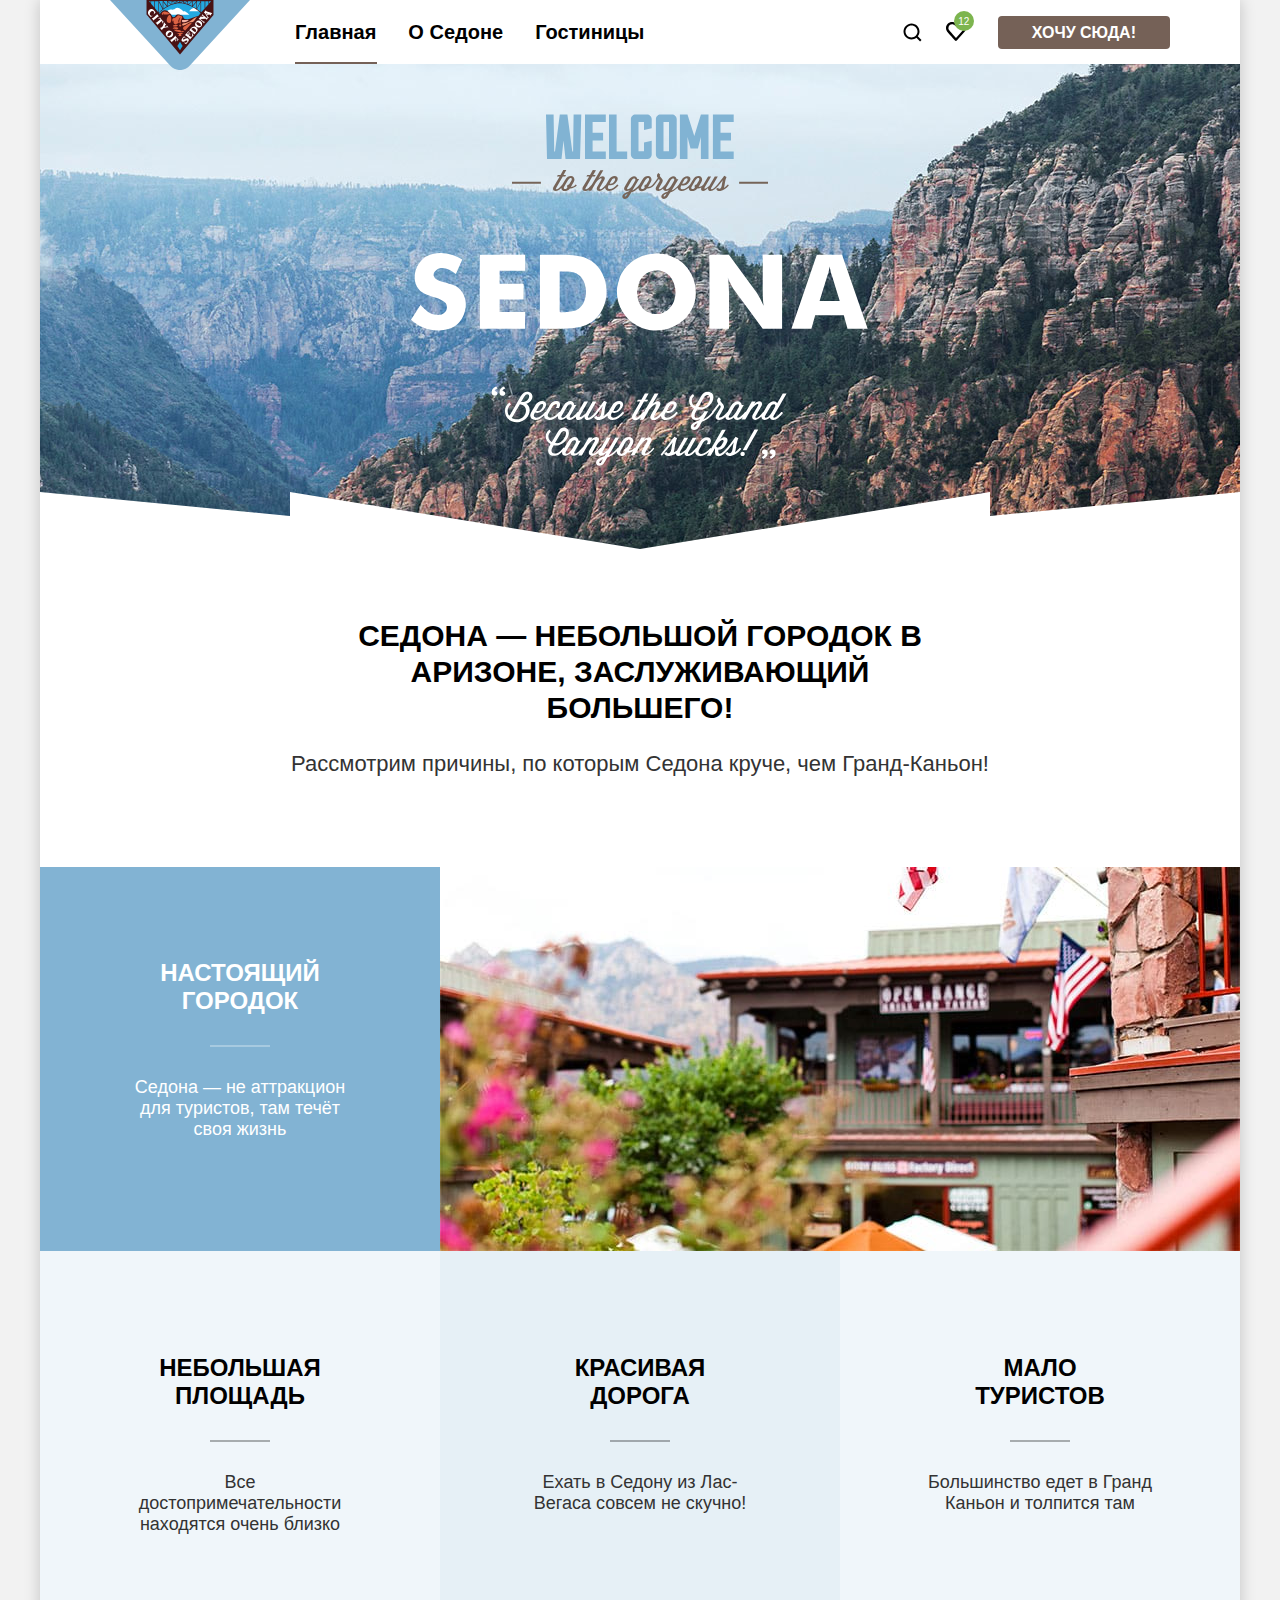
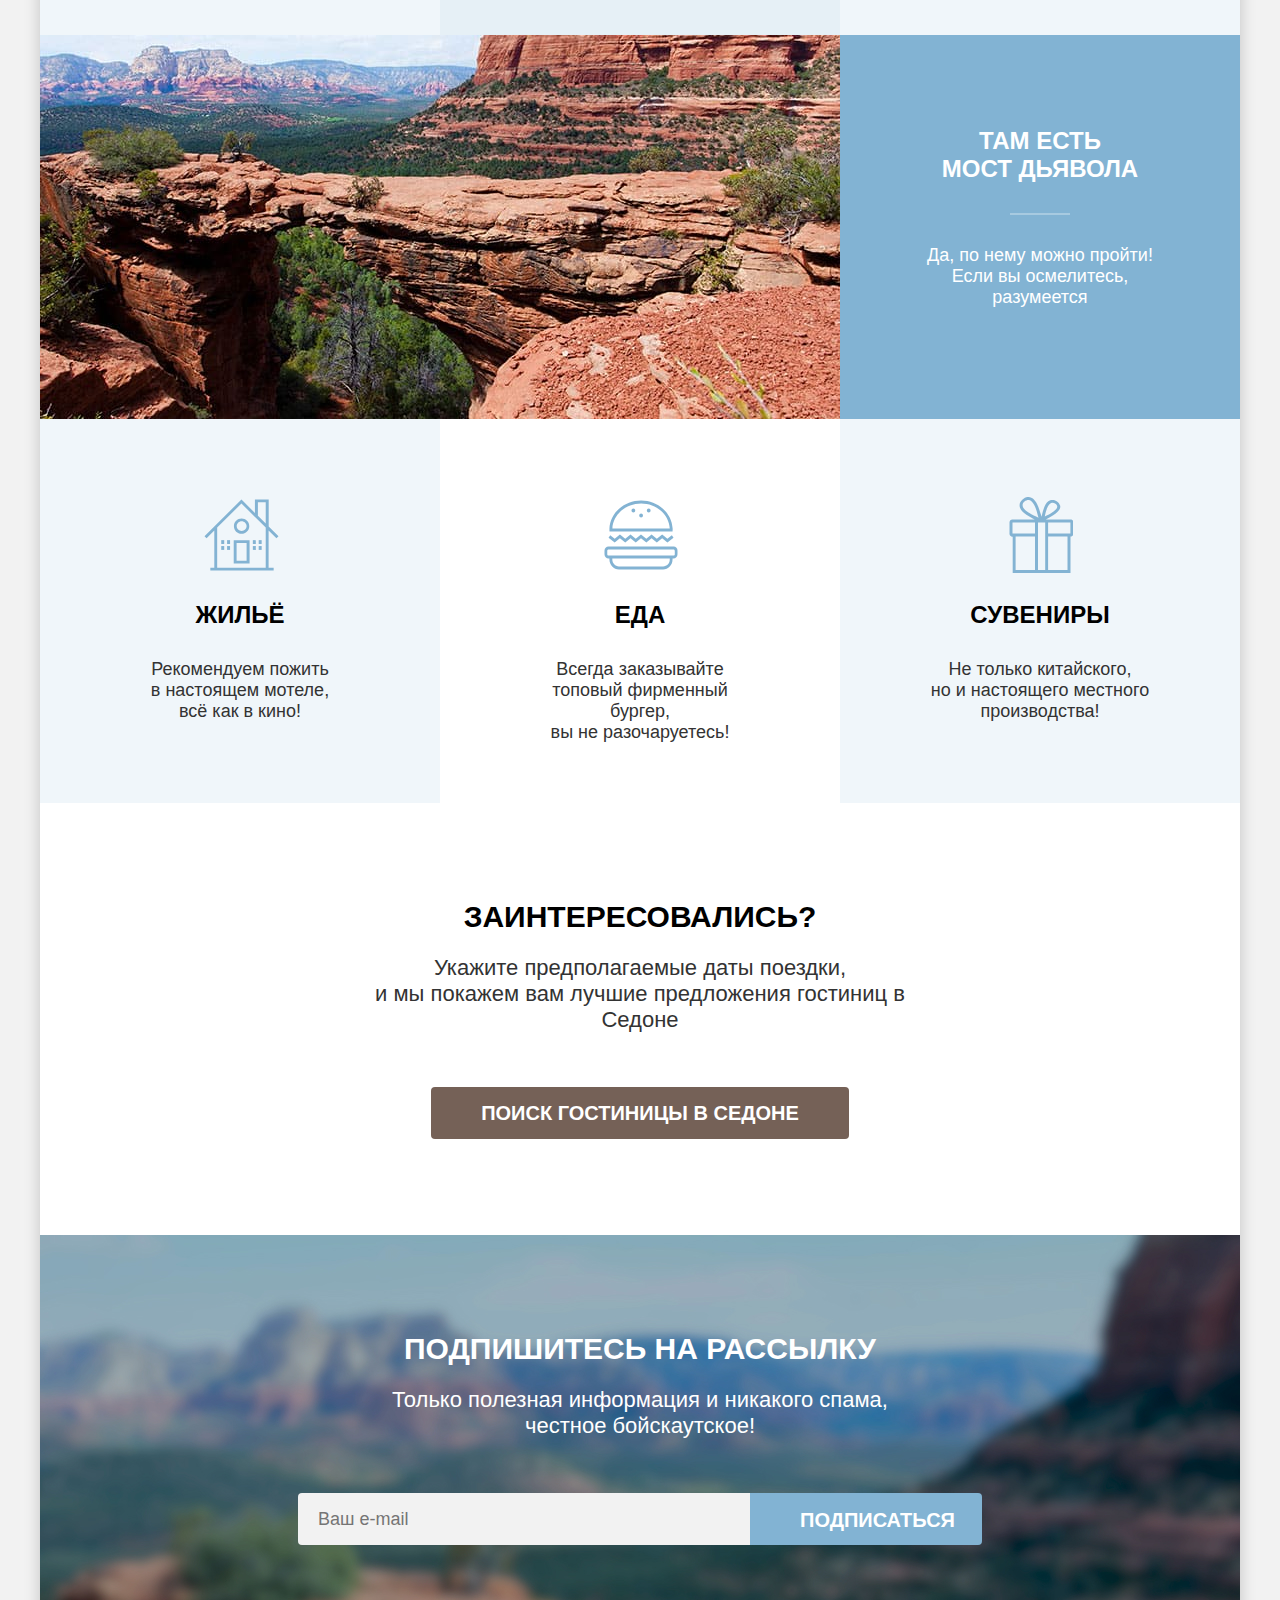
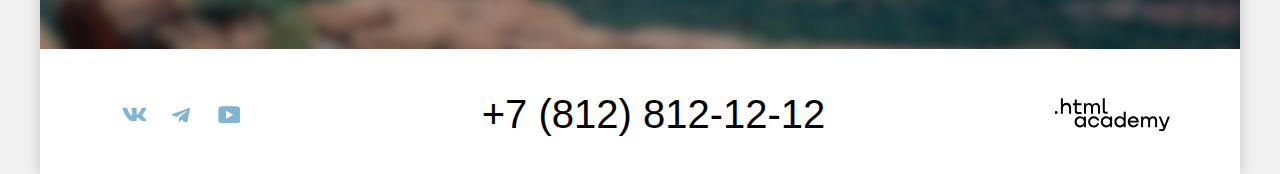
==== commit 5f9bedb4: "Защита личного проекта" ====
--- a/index.html
+++ b/index.html
@@ -4,153 +4,240 @@
   <meta charset="utf-8">
   <title>HTML Academy: Седона</title>
   <link rel="stylesheet" href="styles/styles.css">
+  <link rel="icon" href="images/favicon.ico" type="image/png">
 </head>
 <body>
-  <header class="page-header">
-    <nav class="navigation">
-          <a class="navigation-link-logo">
-            <img src="images/graphic/logo.svg" alt="Логотип." width="140" height="70">
+  <div class="box">
+    <header class="page-header">
+      <nav class="navigation">
+        <a class="navigation-link-logo">
+          <img src="images/graphic/logo.svg" alt="Логотип." width="140" height="70">
+        </a>
+        <ul class="navigation-list">
+          <li class="navigation-item">
+            <a class="navigation-link navigation-link-current">Главная</a>
+          </li>
+          <li class="navigation-item">
+            <a class="navigation-link" href="about.html">О Седоне</a>
+          </li>
+          <li class="navigation-item">
+            <a class="navigation-link" href="catalog.html">Гостиницы</a>
+          </li>
+        </ul>
+
+        <ul class="navigation-user">
+          <li class="navigation-user-item">
+            <a class="navigation-user-link" href="#">
+              <span class="visually-hidden">Поиск</span>
+              <svg class="navigation-user-icon" role="img" aria-hidden="true" focusable="false" width="20" height="20" viewBox="0 0 20 20" fill="currentColor" xmlns="http://www.w3.org/2000/svg">
+                <path fill-rule="evenodd" clip-rule="evenodd" d="m19.5 18.008-3.7-3.68c1-1.292 1.7-2.983 1.7-4.872 0-4.376-3.6-7.956-8-7.956s-8 3.68-8 8.055c0 4.376 3.6 7.956 8 7.956 1.8 0 3.5-.597 4.9-1.69l3.7 3.679 1.4-1.492Zm-10-2.486c-3.3 0-6-2.685-6-5.967 0-3.282 2.7-5.967 6-5.967s6 2.685 6 5.967c0 3.282-2.7 5.967-6 5.967Z"/>
+              </svg>
+            </a>
+          </li>
+          <li class="navigation-user-item">
+            <a class="navigation-user-link favorites" href="#">
+              <span class="visually-hidden">Избранное</span>
+              <svg class="navigation-user-icon" role="img" aria-hidden="true" focusable="false" width="20" height="20" viewBox="0 0 18 18" fill="currentColor" xmlns="http://www.w3.org/2000/svg">
+                <path fill-rule="evenodd" clip-rule="evenodd" d="M8.9 17c-.3 0-.6-.1-.8-.4-5.4-6.1-6.7-7.5-7-7.9C.4 7.8 0 6.6 0 5.4 0 2.4 2.4 0 5.5 0 6.8 0 8 .5 9 1.3 10 .5 11.3 0 12.5 0c3 0 5.5 2.4 5.5 5.4 0 1.3-.5 2.5-1.3 3.4l-7 7.9c-.2.2-.4.3-.8.3Zm-6-9.5c.3.4 3.5 4 6.1 6.9l6.2-7c.5-.5.7-1.2.7-2 0-1.8-1.5-3.3-3.3-3.3-1 0-2 .5-2.7 1.3-.3.3-.6.4-.9.4-.3 0-.6-.2-.8-.4-.7-.8-1.7-1.3-2.7-1.3-1.8 0-3.3 1.5-3.3 3.3-.1.9.3 1.6.7 2.1-.1 0-.1 0 0 0Z"/>
+              </svg>
+            </a>
+          </li>
+          <li class="navigation-user-item">
+            <a class="button navigation-button" href="#">Хочу сюда!</a>
+          </li>
+        </ul>
+      </nav>
+    </header>
+
+    <main class="main-index">
+      <div class="page-container">
+        <div class="welcome">
+          <h1 class="visually-hidden">Город Седона</h1>
+        </div>
+
+        <section class="hero">
+          <h2 class="hero-title">Седона — небольшой городок в Аризоне, заслуживающий большего!</h2>
+          <p class="hero-description">Рассмотрим причины, по которым Седона круче, чем Гранд-Каньон!</p>
+        </section>
+
+
+        <section class="features">
+          <h2 class="visually-hidden">Особенности</h2>
+
+          <section class="excellence">
+            <div class="excellence-item excellence-item-blue-leftpic">
+              <h3 class="excellence-title">Настоящий городок</h3>
+              <p class="excellence-description">Седона — не аттракцион для туристов, там течёт своя жизнь</p>
+            </div>
+            <img class="excellence-item-photo" src="images/real-town.jpg" alt="Фото города." width="800" height="384">
+          </section>
+
+          <ul class="advantages-list">
+            <li class="advantages-item advantages-item-light-blue">
+              <h3 class="advantages-title-first">Небольшая площадь</h3>
+              <p class="advantages-description-first">Все достопримечательности находятся очень близко</p>
+            </li>
+
+            <li class="advantages-item advantages-item-medium-blue">
+              <h3 class="advantages-title-first">Красивая дорога</h3>
+              <p class="advantages-description-first">Ехать в Седону из Лас-Вегаса совсем не скучно!</p>
+            </li>
+
+            <li class="advantages-item advantages-item-light-blue">
+              <h3 class="advantages-title-first">Мало туристов</h3>
+              <p class="advantages-description-first">Большинство едет в Гранд Каньон и толпится там</p>
+            </li>
+          </ul>
+
+          <section class="excellence">
+            <img class="excellence-item-photo" src="images/devil's-bridge.jpg" alt="Фото города." width="800" height="384">
+            <div class="excellence-item excellence-item-blue-rightpic">
+              <h3 class="excellence-title">Там есть <br> мост дьявола</h3>
+              <p class="excellence-description">Да, по нему можно пройти! Если вы осмелитесь, разумеется</p>
+            </div>
+          </section>
+
+          <ul class="advantages-list">
+            <li class="advantages-item advantages-item-another advantages-item-light-blue advantages-house">
+              <h3 class="advantages-title">Жильё</h3>
+              <p class="advantages-description">Рекомендуем пожить<br>в настоящем мотеле,<br>всё как в кино!</p>
+            </li>
+            <li class="advantages-item advantages-item-another advantages-item-white advantages-food">
+              <h3 class="advantages-title">Еда</h3>
+              <p class="advantages-description">Всегда заказывайте<br>топовый фирменный бургер,<br>вы не разочаруетесь!
+              </p>
+            </li>
+            <li class="advantages-item advantages-item-another advantages-item-light-blue advantages-souvenir">
+              <h3 class="advantages-title">Сувениры</h3>
+              <p class="advantages-description">Не только китайского,<br>но и настоящего местного производства!</p>
+            </li>
+          </ul>
+        </section>
+
+        <section class="search-hotels">
+          <h2 class="search-title">Заинтересовались?</h2>
+          <p class="search-description">Укажите предполагаемые даты поездки,<br>и мы покажем вам лучшие предложения гостиниц в Седоне</p>
+          <a class="button button-search" href="catalog.html">Поиск гостиницы в Седоне</a>
+        </section>
+
+        <section class="subscribe">
+          <form class="subscribe-form" action="https://echo.htmlacademy.ru/" method="post">
+            <h2 class="subscribe-title">Подпишитесь на рассылку</h2>
+            <p class="subscribe-description">Только полезная информация и никакого спама,<br>честное бойскаутское!</p>
+            <div class="input-button">
+              <label class="visually-hidden" for="subscribe-email">Email</label>
+              <input class="subscribe-field" type="email" name="subscribe-email" id="subscribe-email" placeholder="Ваш e-mail">
+              <button class="button button-subscribe" type="submit">Подписаться</button>
+            </div>
+          </form>
+        </section>
+      </div>
+    </main>
+
+    <footer class="page-footer">
+      <div class="page-footer-container">
+        <div class="footer-contacts">
+          <a class="footer-contacts-link" href="https://vk.com/htmlacademy">
+            <span class="visually-hidden">Вконтаке</span>
+            <svg class="footer-icon" role="img" aria-hidden="true" focusable="false" width="24" height="14" viewBox="0 0 24 14" fill="currentColor" xmlns="http://www.w3.org/2000/svg">
+              <path fill-rule="evenodd" clip-rule="evenodd" d="M24.1164 1.80445C24.2824 1.25845 24.1164 0.856445 23.3214 0.856445H20.6964C20.0284 0.856445 19.7204 1.20345 19.5534 1.58645C19.5534 1.58645 18.2184 4.78245 16.3274 6.85845C15.7154 7.46045 15.4374 7.65145 15.1034 7.65145C14.9364 7.65145 14.6854 7.46045 14.6854 6.91345V1.80445C14.6854 1.14845 14.5014 0.856445 13.9454 0.856445H9.81738C9.40038 0.856445 9.14938 1.16045 9.14938 1.44945C9.14938 2.07045 10.0954 2.21445 10.1924 3.96245V7.76045C10.1924 8.59345 10.0394 8.74444 9.70538 8.74444C8.81538 8.74444 6.65038 5.53345 5.36538 1.85945C5.11638 1.14445 4.86438 0.856445 4.19338 0.856445H1.56638C0.816382 0.856445 0.666382 1.20345 0.666382 1.58645C0.666382 2.26845 1.55638 5.65645 4.81138 10.1374C6.98138 13.1974 10.0364 14.8564 12.8194 14.8564C14.4884 14.8564 14.6944 14.4884 14.6944 13.8534V11.5404C14.6944 10.8034 14.8524 10.6564 15.3814 10.6564C15.7714 10.6564 16.4384 10.8484 17.9964 12.3234C19.7764 14.0724 20.0694 14.8564 21.0714 14.8564H23.6964C24.4464 14.8564 24.8224 14.4884 24.6064 13.7604C24.3684 13.0364 23.5184 11.9854 22.3914 10.7384C21.7794 10.0284 20.8614 9.26345 20.5824 8.88045C20.1934 8.38945 20.3044 8.17045 20.5824 7.73345C20.5824 7.73345 23.7824 3.30745 24.1154 1.80445H24.1164Z"/>
+            </svg>
           </a>
-      <ul class="navigation-list">
-        <li class="navigation-item">
-          <a class="navigation-link navigation-link-current">Главная</a>
-        </li>
-        <li class="navigation-item">
-          <a class="navigation-link" href="about.html">О Седоне</a>
-        </li>
-        <li class="navigation-item">
-          <a class="navigation-link" href="catalog.html">Гостиницы</a>
-        </li>
-      </ul>
-
-      <ul class="navigation-user">
-        <li class="navigation-user-item">
-          <a class="navigation-user-link" href="#">
-            <span class="visually-hidden">Поиск</span>
-            <img src="images/graphic/search.svg" alt="Поиск" width="20"
-            height="20">
+          <a class="footer-contacts-link" href="https://t.me/htmlacademy">
+            <span class="visually-hidden">Телеграм</span>
+            <svg class="footer-icon" role="img" aria-hidden="true" focusable="false" width="18" height="15" viewBox="0 0 18 15" fill="currentColor" xmlns="http://www.w3.org/2000/svg">
+              <path fill-rule="evenodd" clip-rule="evenodd" d="M16.785.9557.8405 7.1042c-1.0882.437-1.0819 1.044-.1997 1.3148l4.0937 1.277L14.2057 3.72c.4479-.2724.8571-.1259.5207.1727l-7.6737 6.9255H7.051l.0018.0009-.2824 4.2195c.4137 0 .5963-.1898.8283-.4137l1.9883-1.9335 4.1359 3.0549c.7626.42 1.3103.2042 1.5-.7059l2.715-12.7952c.2779-1.1142-.4253-1.6187-1.1529-1.2896Z"/>
+            </svg>
           </a>
-        </li>
-        <li class="navigation-user-item">
-          <a class="navigation-user-link" href="#">
-            <span class="visually-hidden">Избранное</span>
-            <img src="images/graphic/heart.svg" alt="Избранное" width="17"
-            height="18">
-
+          <a class="footer-contacts-link" href="https://www.youtube.com/user/htmlacademyru">
+            <span class="visually-hidden">Ютуб</span>
+            <svg class="footer-icon" role="img" aria-hidden="true" focusable="false" width="22" height="17" viewBox="0 0 22 17" fill="currentColor" xmlns="http://www.w3.org/2000/svg">
+              <path fill-rule="evenodd" clip-rule="evenodd" d="M18.9402.3564H3.5074c-1.8607 0-3.1741 1.5938-3.1741 3.4v10.0938c0 1.9125 1.3134 3.5062 3.174 3.5062h15.6518c1.6418 0 3.1742-1.5937 3.1742-3.4v-10.2c-.219-1.8062-1.5324-3.4-3.3931-3.4ZM7.9949 12.894v-8.075l7.3334 4.0376-7.3334 4.0374Z"/>
+            </svg>
           </a>
-        </li>
-      </ul>
-      <a class="button navigation-button" href="#">Хочу сюда!</a>
-    </nav>
-  </header>
-
-  <main class="main-index main-container">
-    <div class="page-container">
-      <div class="welcome">
-        <h1 class="visually-hidden">Добро пожаловать!</h1>
+        </div>
+        <a class="footer-contacts-phone" href="tel:78128121212">+7 (812) 812-12-12</a>
+        <a class="footer-contacts-logo-link" href="https://htmlacademy.ru/">
+          <svg class="footer-logo" role="img" aria-label="Сайт HTML Academy" aria-hidden="true" focusable="false" width="115" height="33" viewBox="0 0 115 33" fill="currentColor" xmlns="http://www.w3.org/2000/svg">
+            <path fill-rule="evenodd" clip-rule="evenodd" d="M0 13.256v2.6h2.5v-2.6H0ZM11.6 4.856c-1.6 0-2.8.7-3.6 1.7h-.1v-6.2h-2v15.5h2v-5.3c0-2.1 1.3-3.6 3.3-3.6 1.8 0 2.9 1.4 2.9 3.2v5.7h2v-6.1c.1-3-1.8-4.9-4.5-4.9ZM26.6 5.156h-4.8v-3.7h-2v3.8h-1.9v2h1.9v6c0 1.7 1 2.7 2.7 2.7h4.1v-2h-3.7c-.7 0-1.1-.4-1.1-1.1v-5.7h4.8v-2ZM41.1 4.956c-1.6 0-2.9.8-3.5 2.1h-.1c-.6-1.2-1.8-2.1-3.4-2.1-1.4 0-2.5.8-3.1 1.8h-.1v-1.6H29v10.6h2v-5.4c0-2 1-3.5 2.6-3.5 1.5 0 2.4 1 2.4 2.6v6.3h2v-5.6c0-2.4 1.4-3.3 2.6-3.3 1.5 0 2.4 1 2.4 2.6v6.3h2v-6.5c.1-2.5-1.4-4.3-3.9-4.3ZM47.8 13.056c0 1.7 1 2.7 2.8 2.7h2v-2h-1.7c-.7 0-1.1-.4-1.1-1.1V.356h-2v12.7ZM28.9 20.056c-.9-1.1-2.2-1.8-3.9-1.8-3.1 0-5.4 2.3-5.4 5.6s2.3 5.6 5.4 5.6c1.8 0 3-.8 3.8-1.9h.1v1.6h2v-10.6h-2v1.5Zm-3.6 7.4c-2.2 0-3.6-1.6-3.6-3.6s1.4-3.6 3.6-3.6 3.6 1.6 3.6 3.6c0 1.9-1.4 3.6-3.6 3.6ZM44.2 22.356c-.5-2.4-2.6-4.1-5.4-4.1-3.4 0-5.6 2.5-5.6 5.6 0 3.1 2.2 5.6 5.6 5.6 2.8 0 4.9-1.8 5.4-4.2h-2.1c-.4 1.3-1.7 2.3-3.3 2.3-2.2 0-3.6-1.6-3.6-3.6s1.4-3.6 3.6-3.6c1.6 0 2.8 1 3.3 2.2h2.1v-.2ZM55.1 20.056c-.9-1.1-2.2-1.8-3.9-1.8-3.1 0-5.4 2.3-5.4 5.6s2.3 5.6 5.4 5.6c1.8 0 3-.8 3.8-1.9h.1v1.6h2v-10.6h-2v1.5Zm-3.6 7.4c-2.2 0-3.6-1.6-3.6-3.6s1.4-3.6 3.6-3.6 3.6 1.6 3.6 3.6c0 1.9-1.5 3.6-3.6 3.6ZM68.7 20.156c-.9-1.1-2.2-1.9-3.9-1.9-3.1 0-5.4 2.3-5.4 5.6s2.2 5.6 5.4 5.6c1.7 0 3-.8 3.8-1.8h.1v1.5h2v-15.4h-2v6.4Zm-3.6 7.3c-2.2 0-3.6-1.6-3.6-3.6s1.4-3.6 3.6-3.6 3.6 1.6 3.6 3.6c-.1 2-1.5 3.6-3.6 3.6ZM78.3 18.256c-3.3 0-5.5 2.5-5.5 5.6 0 3 2.1 5.6 5.5 5.6 2.5 0 4.5-1.3 5.2-3.6h-2.1c-.5 1-1.6 1.6-3 1.6-1.9 0-3.3-1.3-3.4-2.9h8.8c.2-3.6-2-6.3-5.5-6.3Zm0 1.9c1.7 0 3 1 3.3 2.6h-6.5c.3-1.5 1.5-2.6 3.2-2.6ZM98.2 18.256c-1.6 0-2.9.8-3.6 2h-.1c-.6-1.2-1.8-2-3.4-2-1.4 0-2.5.7-3.1 1.8v-1.5h-1.9v10.6h2v-5.4c0-2 1-3.4 2.6-3.5 1.5 0 2.4 1 2.4 2.6v6.3h2v-5.6c0-2.4 1.4-3.3 2.6-3.3 1.5 0 2.4 1 2.4 2.6v6.3h2v-6.5c.1-2.6-1.4-4.4-3.9-4.4ZM109.4 27.356l-3.6-8.9h-2.2l4.8 11.6c-.3.9-.7 1.2-1.7 1.2h-2.5v2h2.5c1.8 0 2.8-.8 3.5-2.6l4.7-12.2h-2.1l-3.4 8.9Z"/>
+          </svg>
+        </a>
       </div>
-
-      <section class="hero">
-        <h2 class="hero-title">Седона — небольшой городок в Аризоне, заслуживающий большего!</h2>
-        <p class="hero-description">Рассмотрим причины, по которым Седона круче, чем Гранд-Каньон!</p>
-      </section>
-
-
-      <section class="features">
-        <h2 class="visually-hidden">Особенности</h2>
-
-        <section class="excellence">
-          <div class="excellence-item excellence-item-blue-leftpic">
-            <h3 class="excellence-title">Настоящий городок</h3>
-            <p class="excellence-description">Седона — не аттракцион для туристов, там течёт своя жизнь</p>
+    </footer>
+  </div>
+
+  <div class="modal-container modal-container-close">
+    <div class="modal modal-booking">
+
+      <button class="modal-close-button" type="button">
+        <svg aria-hidden="true" role="img" focusable="false" width="15" height="15" viewBox="0 0 15 15" fill="currentColor" xmlns="http://www.w3.org/2000/svg">
+          <path fill-rule="evenodd" clip-rule="evenodd" d="M14.4905 1.78288L13.1982 0.49057L7.49048 6.19826L1.78279 0.49057L0.490479 1.78288L6.19817 7.49057L0.490479 13.1983L1.78279 14.4906L7.49048 8.78288L13.1982 14.4906L14.4905 13.1983L8.78279 7.49057L14.4905 1.78288Z"/>
+        </svg>
+        <span class="visually-hidden">Закрыть</span>
+      </button>
+
+      <section class="modal-content">
+        <h2 class="modal-title">Поиск гостиницы в Седоне</h2>
+
+        <form class="booking-form" action="https://echo.htmlacademy.ru/" method="post">
+            <div class="field-group">
+              <label class="booking-date" for="booking-date-start">Дата Заезда:</label>
+              <input class="booking-form-field booking-calendar" required type="text" value="27 апреля 2020" id="booking-date-start" name="booking-date-start" placeholder="Укажите дату">
+              <p class="error error-red">Мы не можем отправить вас в прошлое.</p>
+           </div>
+            <div class="field-group">
+              <label class="booking-date booking-date-departure" for="booking-date-finish">Дата Выезда:</label>
+              <input class="booking-form-field booking-calendar" required type="text" value="1 сентября 2023" id="booking-date-finish" name="booking-date-finish" placeholder="Укажите дату">
+              <p class="error">На эти даты есть свободные номера. Пока есть.</p>
+            </div>
+
+          <div class="number-persons">
+            <div class="field-group-grown">
+              <label class="booking-persons" for="booking-number-adult">Взрослые:</label>
+              <button class="button-number-persons button-minus" type="button">
+                <svg class="button-minus-icon" role="img" aria-label="Минус" aria-hidden="true" focusable="false" width="20" height="20" viewBox="0 0 20 20" fill="currentColor" xmlns="http://www.w3.org/2000/svg">
+                  <path fill-rule="evenodd" clip-rule="evenodd" d="M3 9V11H17V9H3Z"/>
+                </svg>
+              </button>
+              <input class="booking-form-field-number" required type="text" value="2" id="booking-number-adult" name="booking-number">
+              <button class="button-number-persons button-plus" type="button">
+                <svg class="button-plus-icon" role="img" aria-label="Плюс" aria-hidden="true" focusable="false" width="20" height="20" viewBox="0 0 20 20" fill="currentColor" xmlns="http://www.w3.org/2000/svg">
+                  <path fill-rule="evenodd" clip-rule="evenodd" d="M17 9H11V3H9V9H3V11H9V17H11V11H17V9Z"/>
+                </svg>
+              </button>
+            </div>
+            <div class="field-group-children">
+
+              <span class="booking-persons-children booking-tooltip">
+                <label class="booking-persons-children" for="booking-number-child">Дети:</label>
+                <span class="tooltip">
+                  <button class="tooltip-toggle" type="button">
+                    <svg width="26" height="26" role="img" aria-label="Дополнительная инфрмация" viewBox="0 0 26 26" fill="none" xmlns="http://www.w3.org/2000/svg">
+                      <circle cx="13" cy="13" r="13" fill="#83B3D3"/>
+                      <path fill-rule="evenodd" clip-rule="evenodd" d="M12 7H14V9H12V7ZM14 19H12V10H14V19Z" fill="white"/>
+                      </svg>
+                  </button>
+                  <span class="tooltip-text" role="tooltip">Укажите количество детей, которые будут с вами, возраст которых от 6 до 18 лет. Дети до 6 лет размещаются бесплатно.</span>
+                </span>
+              </span>
+
+              <button class="button-number-persons button-minus" type="button">
+                <svg class="button-minus-icon" role="img" aria-label="Минус" aria-hidden="true" focusable="false" width="20" height="20" viewBox="0 0 20 20" fill="currentColor" xmlns="http://www.w3.org/2000/svg">
+                  <path fill-rule="evenodd" clip-rule="evenodd" d="M3 9V11H17V9H3Z"/>
+                </svg>
+              </button>
+              <input class="booking-form-field-number" type="text" value="2" id="booking-number-child" name="booking-number">
+              <button class="button-number-persons button-plus" type="button">
+                <svg class="button-plus-icon" role="img" aria-label="Плюс" aria-hidden="true" focusable="false" width="20" height="20" viewBox="0 0 20 20" fill="currentColor" xmlns="http://www.w3.org/2000/svg">
+                  <path fill-rule="evenodd" clip-rule="evenodd" d="M17 9H11V3H9V9H3V11H9V17H11V11H17V9Z"/>
+                </svg>
+              </button>
+            </div>
           </div>
-          <img class="excellence-item-photo" src="images/real-town.jpg" alt="Фото города." width="800" height="384"
-              left="400">
-        </section>
-
-        <ul class="advantages-list">
-          <li class="advantages-item advantages-item-light-blue">
-            <h3 class="advantages-title-first">Небольшая площадь</h3>
-            <p class="advantages-description-first">Все достопримечательности находятся очень близко</p>
-          </li>
-
-          <li class="advantages-item advantages-item-medium-blue">
-            <h3 class="advantages-title-first">Красивая дорога</h3>
-            <p class="advantages-description-first">Ехать в Седону из Лас-Вегаса совсем не скучно!</p>
-          </li>
-
-          <li class="advantages-item advantages-item-light-blue">
-            <h3 class="advantages-title-first">Мало туристов</h3>
-            <p class="advantages-description-first">Большинство едет в Гранд Каньон и толпится там</p>
-          </li>
-        </ul>
-
-        <section class="excellence">
-          <img class="excellence-item-photo" src="images/real-town.jpg" alt="Фото города." width="800" height="384"
-              left="400">
-          <div class="excellence-item excellence-item-blue-rightpic">
-            <h3 class="excellence-title">Там есть мост дьявола</h3>
-            <p class="excellence-description">Да, по нему можно пройти! Если вы осмелитесь, разумеется</p>
-          </div>
-        </section>
-
-        <ul class="advantages-list">
-          <li class="advantages-item advantages-item-light-blue advantages-house">
-            <h3 class="advantages-title">Жильё</h3>
-            <p class="advantages-description">Рекомендуем пожить в настоящем мотеле, всё как в кино!</p>
-          </li>
-          <li class="advantages-item advantages-item-white advantages-food">
-            <h3 class="advantages-title">Еда</h3>
-            <p class="advantages-description">Всегда заказывайте топовый фирменный бургер, вы не разочаруетесь!</p>
-          </li>
-          <li class="advantages-item advantages-item-light-blue advantages-souvenir">
-            <h3 class="advantages-title">Сувениры</h3>
-            <p class="advantages-description">Не только китайского, но и настоящего местного производства!</p>
-          </li>
-        </ul>
-      </section>
-
-      <section class="search-hotels">
-        <h2 class="search-title">Заинтересовались?</h2>
-        <p class="search-description">Укажите предполагаемые даты поездки,<br>и мы покажем вам лучшие предложения гостиниц в Седоне</p>
-        <a class="button button-search" href="#">Поиск гостиницы в Седоне</a>
-      </section>
-
-      <section class="subscribe">
-        <form class="subscribe-form" action="https://echo.htmlacademy.ru/" method="post">
-          <h2 class="subscribe-title">Подпишитесь на рассылку</h2>
-          <p class="subscribe-description">Только полезная информация и никакого спама,<br>честное бойскаутское!</p>
-          <div class="input-button">
-            <input class="subscribe-field" type="email" name="subscribe-email" id="subscribe-email"
-            placeholder="Ваш e-mail">
-            <button class="button button-subscribe" type="submit">Подписаться</button>
-          </div>
+          <button class="button-bookibg" type="submit">Найти</button>
         </form>
       </section>
     </div>
-  </main>
-
-  <footer class="page-footer">
-    <div class="page-footer-container">
-      <div class="footer-contacts">
-        <a class="footer-contacts-link" href="https://vk.com/htmlacademy">
-          <img src="images/graphic/Vk.svg" alt="Вконтакте">
-          <span class="visually-hidden">Вконтаке</span>
-        </a>
-        <a class="footer-contacts-link" href="https://t.me/htmlacademy">
-          <img src="images/graphic/telegram.svg" alt="Телеграм">
-          <span class="visually-hidden">Телеграм</span>
-        </a>
-        <a class="footer-contacts-link" href="https://www.youtube.com/user/htmlacademyru">
-          <img src="images/graphic/youtub.svg" alt="Ютуб">
-          <span class="visually-hidden">Ютуб</span>
-        </a>
-      </div>
-      <a class="footer-contacts-phone" href="tel:78128121212">+7 (812) 812-12-12</a>
-      <a class="footer-contacts-logo-link" href="https://htmlacademy.ru/">
-        <img src="images/graphic/HTML Academy.svg" alt="Логотип htmlacademy." width="114.9" height="32.9">
-      </a>
-    </div>
-  </footer>
+  </div>
 </body>
 </html>
--- a/styles/styles.css
+++ b/styles/styles.css
@@ -8,7 +8,7 @@
 
 @font-face {
   font-family: "PT Sans";
-  font-style: bold;
+  font-style: normal;
   font-weight: 700;
   src: url("../fonts/ptsans-700.woff2") format("woff2");
   font-display: swap;
@@ -26,8 +26,14 @@
   font-family: "PT Sans", sans-serif;
   font-size: 18px;
   line-height: 21px;
-  color: #000000;
-  background-color: #F2F2F2;
+  color: rgba(0, 0, 0, 1);
+  background: rgba(242, 242, 242, 1);
+}
+
+.box {
+  margin: 0 auto;
+  box-shadow: 0 0 15px rgba(0, 0, 0, 0.2);
+  min-width: 1200px;
 }
 
 .visually-hidden {
@@ -42,10 +48,9 @@
 }
 
 .page-header {
-  margin: 0 auto;
-  width: 1200px;
-  color: #000000;
-  background-color: #FFFFFF;
+  min-height: 64px;
+  color: rgba(0, 0, 0, 1);
+  background-color: rgba(255, 255, 255, 1);
 
 }
 
@@ -61,6 +66,7 @@
   margin-right: 29px;
   z-index: 1;
   align-self: flex-start;
+  cursor: pointer;
 }
 
 .navigation-link-logo-catalog {
@@ -78,30 +84,6 @@
   margin: 0;
   list-style-type: none;
 }
-.navigation-user {
-  display: flex;
-  padding: 0;
-  margin: 0;
-  flex-wrap: wrap;
-  margin-left: auto;
-  margin-right: 22px;
-  list-style-type: none;
-}
-
-.navigation-user-item img {
-  vertical-align: top;
-}
-/* .circle {
-  width: 20px;
-  height: 20px;
-  background: green;
-
-  border-radius: 10px;
-  left: 20px;
-  top: 11px;
-
-} */
-
 
 .navigation-link {
   display: block;
@@ -110,13 +92,85 @@
   line-height: 24px;
   font-weight: 700;
   text-align: center;
-  color: #000000;
+  color: rgba(0, 0, 0, 1);
   text-decoration: none;
+  position: relative;
+}
+
+.navigation-link:hover {
+  color: rgba(117, 97, 87, 1);
+}
+
+.navigation-link:focus {
+  color: rgba(117, 97, 87, 1);
+}
+
+.navigation-link:active {
+  color: rgba(117, 97, 87, 0.3);
+}
+
+.navigation-link-current::after {
+  position: absolute;
+  width: -webkit-fill-available;
+  bottom: 0;
+  right: 15px;
+  left: 16px;
+  border: 1px solid rgba(117, 97, 87, 1);
+  content: '';
+}
+
+.navigation-link-current:hover,
+.navigation-link-current:active {
+  color:rgba(0, 0, 0, 1);
+}
+
+.navigation-user {
+  display: flex;
+  align-items: center;
+  justify-content: center;
+  height: 64px;
+  padding: 0;
+  margin: 0;
+  margin-left: auto;
+  list-style-type: none;
 }
 
 .navigation-user-link {
-  display: block;
+  display: flex;
   padding: 22px 12px;
+  position: relative;
+}
+
+.navigation-user-icon {
+  fill: rgba(0, 0, 0, 1) ;
+}
+
+.navigation-user-link:hover .navigation-user-icon {
+  fill: rgba(117, 97, 87, 1);
+}
+
+.navigation-user-link:focus .navigation-user-icon {
+  fill: rgba(117, 97, 87, 1);
+}
+
+.navigation-user-link:active .navigation-user-icon {
+  fill: rgba(117, 97, 87, 0.3);
+}
+
+.favorites::before {
+  content: '12';
+  color: rgba(255, 255, 255, 1);
+  font-weight: 400;
+  font-size: 10px;
+  line-height: 21px;
+  text-align: center;
+  width: 20px;
+  height: 20px;
+  background: rgba(125, 181, 79, 1);
+  position: absolute;
+  border-radius: 10px;
+  left: 20px;
+  top: 11px;
 }
 
 .navigation-user .navigation-link {
@@ -126,18 +180,35 @@
 
 .navigation-button {
   font-size: 16px;
-line-height: 20px;
+  line-height: 20px;
   padding: 8px 34px;
   border-radius: 4px;
-}
-
-.main-container {
+  margin-left: 20px;
+}
+
+.navigation-button:hover,
+.navigation-button:focus  {
+  background-color: rgba(97, 80, 72, 1);
+}
+
+.navigation-button:active {
+  color: rgba(255, 255, 255, 0.3);
+  background-color: rgba(117, 97, 87, 1);
+}
+
+.navigation-button:disabled {
+  color: rgba(255, 255, 255, 1);
+  background-color: rgba(229, 229, 229, 1);
+}
+
+.main-index {
   flex-grow: 1;
 }
 
 .page-container {
   width: 1200px;
   margin: 0 auto;
+  background-color: rgba(255, 255, 255, 1);
 }
 
 h2, h1, h3, p, .pagination {
@@ -151,12 +222,12 @@
   background-repeat: no-repeat;
   background-position: bottom, center 50px, center;
   background-size: 100% auto, 458px auto, 100% auto;
-  background-color: #ccc;
+  background-color: rgba(204, 204, 204, 1);
 }
 
 .hero {
-  background-color: #FFFFFF;
-  min-height: 213px;
+  background-color: rgba(255, 255, 255, 1);
+  min-height: 282px;
   display: flex;
   flex-direction: column;
   align-items: center;
@@ -179,32 +250,38 @@
   text-align: center;
   margin: 0;
   margin-bottom: 90px;
-  color: #333333;
-}
-
+  color: rgba(51, 51, 51, 1);
+}
 
 .excellence {
   display: flex;
 }
 
 .excellence-title {
-  margin-top: 0;
   margin-bottom: 62px;
   text-align: center;
   font-weight: 700;
   line-height: 28px;
   font-size: 24px;
-  color: #FFF;
+  color: rgba(255, 255, 255, 1);
   text-transform: uppercase;
 }
 
 .excellence-item {
-  padding: 92px 85px 111px;
+  padding-top: 92px;
+  padding-right: 85px;
+  padding-left: 85px;
   max-width: 400px;
-  max-height: 384px;
+  min-height: 384px;
   text-align: center;
   list-style-type: none;
   position: relative;
+  box-sizing: border-box;
+  padding-bottom: 20px;
+}
+
+.excellence-item-photo {
+  background-color: rgba(204, 204, 204, 1);
 }
 
 .excellence-description {
@@ -213,7 +290,7 @@
   font-size: 18px;
   font-weight: 400;
   line-height: 21px;
-  color: #FFFFFF;
+  color: rgba(255, 255, 255, 1);
 }
 
 .advantages-list {
@@ -225,28 +302,25 @@
 }
 
 .advantages-title {
-  margin: 182px 85px 30px 85px;
-  width: 230px;
+  margin-bottom: 30px;
   text-align: center;
   font-weight: 700;
   line-height: 28px;
   font-size: 24px;
-  color: #000;
+  color: rgba(0, 0, 0, 1);
   text-transform: uppercase;
 }
 
 .advantages-title-first {
-  margin: 103px 112.5px 30px 112.5px;
-  width: 175px;
   text-align: center;
   font-weight: 700;
   line-height: 28px;
   font-size: 24px;
-  color: #000;
+  color: rgba(0, 0, 0, 1);
   text-transform: uppercase;
   position: relative;
-}
-
+  margin-bottom: 62px;
+}
 
 .advantages-title-first::after {
   content: '';
@@ -255,17 +329,20 @@
   background: rgba(0, 0, 0, 0.3);
   position: absolute;
   top: 86px;
-  left: 57px;
   right: 85px;
 }
 
-
 .advantages-item {
-  max-width: 400px;
-  max-height: 384px;
+  width: 400px;
+  min-height: 384px;
   text-align: center;
   list-style-type: none;
   position: relative;
+  padding-top: 103px;
+  padding-right: 85px;
+  padding-left: 85px;
+  box-sizing: border-box;
+  padding-bottom: 20px;
 }
 
 .advantages-house::before {
@@ -309,46 +386,53 @@
 }
 
 .advantages-description-first {
-  margin-top: 62px;
-  margin-right: 85px;
-  margin-bottom: 121px;
-  margin-left: 85px;
   text-align: center;
   font-size: 18px;
   font-weight: 400;
   line-height: 21px;
-  color: #333333;
+  color: rgba(51, 51, 51, 1);
 }
 
 .advantages-description {
-  width: 230px;
-  margin-top: 0;
-  margin-right: 85px;
-  margin-bottom: 81px;
-  margin-left: 85px;
   text-align: center;
   font-size: 18px;
   font-weight: 400;
   line-height: 21px;
-  color: #333333;
+  color: rgba(51, 51, 51, 1);
 }
 
 .excellence-item-blue-leftpic,
 .excellence-item-blue-rightpic {
-  background-color: #82B3D3;
-}
-
+  background-color: rgba(130, 179, 211, 1);
+}
 
 .advantages-item-light-blue {
   text-align: center;
   background-color: rgba(131, 179, 211, 0.12);
+}
+
+.advantages-item-light-blue h3 {
+  padding-right: 30px;
+  padding-left: 30px;
+}
+
+.advantages-item-medium-blue {
+  background-color: rgba(230, 240, 246, 1);
+}
+
+.advantages-item-medium-blue h3 {
+  padding-right: 15px;
+  padding-left: 15px;
 }
 
 .advantages-item-white {
   width: 400px;
-  background-color: #FFF;
-}
-
+  background-color: rgba(255, 255, 255, 1);
+}
+
+.advantages-item-another {
+  padding-top: 182px;
+}
 
 .search-hotels {
   display: flex;
@@ -357,14 +441,14 @@
   text-align: center;
   padding: 96px 304px;
   align-items: center;
-  background-color: #FFFFFF;
+  background-color: rgba(255, 255, 255, 1);
 }
 
 .search-title {
   font-size: 30px;
   font-weight: 700;
   line-height: 36px;
-  color: #000000;
+  color: rgba(0, 0, 0, 1);
   text-align: center;
   text-transform: uppercase;
 }
@@ -375,7 +459,7 @@
   font-size: 22px;
   font-weight: 400;
   line-height: 26px;
-  color: #333333;
+  color: rgba(51, 51, 51, 1);
   text-align: center;
 }
 
@@ -386,14 +470,28 @@
   border-radius: 4px;
 }
 
+.button-search:hover,
+.button-search:focus  {
+  background-color: rgba(97, 80, 72, 1);
+}
+
+.button-search:active {
+  color: rgba(255, 255, 255, 0.3);
+  background-color: rgba(117, 97, 87, 1);
+}
+
+.button-search:disabled {
+  color: rgba(255, 255, 255, 1);
+  background-color: rgba(229, 229, 229, 1);
+}
+
 .subscribe {
   background-image: url("../images/Subscribe.jpg");
-  background-color: #ccc;
+  background-color: rgba(204, 204, 204, 1);
   background-position: top;
   background-size: 100% auto;
   text-align: center;
-  width: 1200px;
-  height: 414.86px;
+  min-height: 414px;
 }
 
 .subscribe-form {
@@ -409,7 +507,7 @@
   font-size: 30px;
   font-weight: 700;
   line-height: 36px;
-  color: #FFFFFF;
+  color: rgba(255, 255, 255, 1);
   text-transform: uppercase;
 }
 
@@ -421,7 +519,7 @@
   font-size: 22px;
   font-weight: 400;
   line-height: 26px;
-  color: #FFFFFF;
+  color: rgba(255, 255, 255, 1);
 }
 
 .subscribe-field {
@@ -435,8 +533,7 @@
   font-size: 18px;
   line-height: 23px;
   font-family: inherit;
-  background: #F2F2F2;
-
+  background: rgba(242, 242, 242, 1);
 }
 
 .input-button {
@@ -453,12 +550,26 @@
   font-family: inherit;
   padding: 8px 50px;
   border-radius: 0 4px 4px 0;
-
+}
+
+.button-subscribe:hover,
+.button-subscribe:focus {
+  background-color: rgba(104, 162, 202, 1);
+}
+
+.button-subscribe:active {
+  color: rgba(255, 255, 255, 0.3);
+  background-color: rgba(130, 179, 211, 1);
+}
+
+.button-subscribe:disabled {
+  color: rgba(255, 255, 255, 1);
+  background-color: rgba(229, 229, 229, 1);
 }
 
 .subscribe-catalog {
   background-image: none;
-  background-color: #fff;
+  background-color: rgba(255, 255, 255, 1);
   background-size: 100% auto;
 }
 
@@ -482,7 +593,18 @@
   flex-wrap: wrap;
   align-items: center;
   width: 142px;
+  height: 40px;
   margin: 45px 41.5px 35px 70px;
+}
+
+.footer-icon {
+  fill: rgba(131, 179, 211, 1);
+  position: absolute;
+  top: 0;
+  right: 0;
+  bottom: 0;
+  left: 0;
+  margin: auto;
 }
 
 .footer-contacts-link:last-child {
@@ -491,8 +613,21 @@
 
 .footer-contacts-link {
   display: flex;
-  padding: 0 12px;
-
+  width: 47px;
+  height: 40px;
+  position: relative;
+}
+
+.footer-contacts-link:hover .footer-icon {
+  fill: rgba(104, 162, 202, 1);
+}
+
+.footer-contacts-link:focus .footer-icon {
+  fill: rgba(104, 162, 202, 1);
+}
+
+.footer-contacts-link:active .footer-icon {
+  fill: rgba(104, 162, 202, 0.3);
 }
 
 .footer-contacts-phone {
@@ -501,21 +636,46 @@
   line-height: 40px;
   margin-top: 45px;
   margin-bottom: 35px;
-  text-align: center;
-  color: #000000;
-  text-transform: uppercase;
+  color: rgba(0, 0, 0, 1);
   text-decoration: none;
+}
+
+.footer-contacts-phone:hover {
+  color: rgba(117, 97, 87, 1);
+}
+
+.footer-contacts-phone:focus {
+  color: rgba(117, 97, 87, 1);
+}
+
+.footer-contacts-phone:active {
+  color: rgba(117, 97, 87, 0.3);
 }
 
 .footer-contacts-logo-link {
   margin: 48.5px 70px 38.5px 41.5px;
-  align-items: center;
+}
+
+.footer-logo {
+  color: rgba(0, 0, 0, 1);
+}
+
+.footer-contacts-logo-link:hover .footer-logo {
+  fill: rgba(117, 97, 87, 1);
+}
+
+.footer-contacts-logo-link:focus .footer-logo {
+  fill: rgba(117, 97, 87, 1);
+}
+
+.footer-contacts-logo-link:active .footer-logo {
+  fill: rgba(117, 97, 87, 0.3);
 }
 
 .page-footer {
-  margin: 0 auto;
-  background-color: #FFFFFF;
-  color: #000000;
+  min-height: 120px;
+  background-color: rgba(255, 255, 255, 1);
+  color: rgba(0, 0, 0, 1);
   text-decoration: none;
   text-align: justify;
 }
@@ -523,18 +683,299 @@
 .page-footer-container {
   display: flex;
   justify-content: space-between;
-  width: 1200px;
-  height: 120px;
-}
-
-.page-footer a {
-  color: #000000;
-  text-decoration: none;
+}
+
+.modal-container {
+  position: fixed;
+  top: 0;
+  left: 0;
+  display: flex;
+  width: 100%;
+  height: 100%;
+  background-color: rgba(242, 242, 242, 0.8);
+  z-index: 1;
+}
+
+.modal-container-close {
+  display: none;
+}
+
+.modal {
+  position: relative;
+  margin: auto;
+  padding: 64px 70px;
+  background-color: rgba(255, 255, 255, 1);
+  border-radius: 30px;
+}
+
+.modal-booking {
+  width: 577px;
+  box-shadow: 0 25px 50px rgba(0, 0, 0, 0.15);
+}
+
+.modal-close-button {
+  position: absolute;
+  padding: 0;
+  top: 64px;
+  right: 52px;
+  width: 52px;
+  height: 52px;
+  border-radius: 50%;
+  background-color: rgba(242, 242, 242, 1);
+  border: none;
+  cursor: pointer;
+}
+
+.modal-close-button:hover {
+  background-color: rgba(230, 230, 230, 1);
+}
+
+.modal-close-button:focus {
+  background-color: rgba(230, 230, 230, 1);
+  outline: 3px solid rgba(131, 179, 211, 1);
+}
+
+.modal-close-button:active {
+  background-color: rgba(230, 230, 230, 1);
+  color: rgba(0, 0, 0, 0.3);
+}
+
+.modal-title {
+  margin: 0;
+  margin-bottom: 64px;
+  padding-right: 50px;
+  font-family: "PT Sans", sans-serif;
+  font-size: 30px;
+  line-height: 36px;
+  font-weight: 700;
+  color: rgba(0, 0, 0, 1);
+  text-transform: uppercase;
+}
+
+.tooltip {
+  position: absolute;
+  margin-top: 10px;
+  margin-left: 6px;
+  width: 26px;
+  height: 26px;
+}
+
+.tooltip-toggle {
+  border: none;
+  background-color: transparent;
+  padding: 0;
+  margin: 0;
+  display: block;
+}
+
+.booking-tooltip {
+  margin-right: 78px;
+}
+
+.tooltip-text {
+  background-color: rgba(51, 51, 51, 1);
+  color: rgba(255, 255, 255, 1);
+  font-size: 16px;
+  line-height: 20px;
+  font-weight: 400;
+  text-transform: none;
+  padding: 20px 17px 23px 22px;
+  border-radius: 11px;
+  position: absolute;
+  width: 218px;
+  margin-top: 12px;
+  margin-left: -115px;
+  box-shadow: 0 15px 30px rgba(0, 0, 0, 0.3);
+  display: none;
+}
+
+.tooltip-text:before {
+  content:'';
+  background-image: url("../images/graphic/tooltip-arrow.svg");
+  width: 19px;
+  height: 9px;
+  position:absolute;
+  bottom: 100%;
+  left:0;
+  right:0;
+  margin-left: auto;
+  margin-right: auto;
+}
+
+.tooltip-toggle:hover + .tooltip-text,
+.tooltip-toggle:focus + .tooltip-text {
+  display: block;
+}
+
+.booking-form {
+  font-family: 'PT Sans', sans-serif;
+  display: flex;
+  flex-direction: column;
+}
+
+.field-group {
+  margin-bottom: 24px;
+}
+
+.booking-date {
+  font-weight: 700;
+  font-size: 20px;
+  line-height: 24px;
+  color: rgba(0, 0, 0, 1);
+  margin-right: 20px;
+}
+
+.booking-date-departure {
+  margin-right: 13px;
+}
+
+.booking-form-field {
+  font-family: 'PT Sans', sans-serif;
+  font-weight: 700;
+  font-size: 18px;
+  line-height: 23px;
+  width: 399px;
+  padding: 12px 20px;
+  border-radius: 4px;
+  border: 0;
+}
+
+.booking-form-field:hover {
+  background-color: rgba(230, 230, 230, 1);
+}
+
+.booking-form-field:focus {
+  background-color: rgba(230, 230, 230, 1);
+  outline: 3px solid rgba(131, 179, 211, 1);
+}
+
+.booking-form-field:active {
+  outline: 2px solid rgba(0, 0, 0, 1);
+}
+
+.booking-calendar {
+  background: rgba(242, 242, 242, 1) url(../images/graphic/calendar.svg) top 13px right 19px;
+  background-repeat: no-repeat;
+}
+
+.error {
+  margin-left: 157px;
+  font-size: 16px;
+  line-height: 21px;
+  margin-top: 3px;
+}
+
+.error-red {
+  color: rgba(255, 87, 87, 1);
+  margin-top: 5px;
+}
+
+.number-persons {
+  display: flex;
+  margin-bottom: 48px;
+  font-weight: 700;
+  font-size: 20px;
+}
+
+.field-group-grown {
+  margin-right: 127px;
+}
+
+.booking-persons {
+  margin-right: 40px;
+  position: relative
+}
+
+.button-number-persons {
+  width: 40px;
+  height: 48px;
+  border: none;
+  padding: 14px 10px;
+  cursor: pointer;
+  position: absolute;
+  background-color: rgba(242, 242, 242, 1);
+}
+
+.button-number-persons:focus {
+  outline: 3px solid rgba(131, 179, 211, 1);
+}
+
+.button-minus {
+  border-radius: 4px 0 0 4px;
+}
+
+.button-minus-icon,
+.button-plus-icon {
+  fill: rgba(117, 97, 87, 0.3);
+}
+
+.button-minus-icon:hover,
+.button-plus-icon:hover {
+  fill: rgba(0, 0, 0, 1);
+}
+
+.button-minus-icon:focus,
+.button-plus-icon:focus {
+  fill: rgba(0, 0, 0, 1);
+  border: 3px solid rgba(130, 179, 211, 1);
+}
+
+.button-minus-icon:active,
+.button-plus-icon:active {
+  fill: rgba(0, 0, 0, 0.3);
+}
+
+.button-plus {
+  border-radius: 0 4px 4px 0;
+}
+
+.booking-form-field-number {
+  width: 31px;
+  height: 48px;
+  font-weight: 700;
+  font-size: 18px;
+  line-height: 20px;
+  color: rgba(0, 0, 0, 1);
+  background-color: rgba(242, 242, 242, 1);
+  border: none;
+  font-family: inherit;
+  text-align: center;
+  margin-left: 40px;
+  padding: 0;
+}
+
+.booking-form-field-number:focus {
+  box-sizing: border-box;
+  outline: none;
+  border: 3px solid rgba(130, 179, 211, 1);
+}
+
+.button-bookibg {
+  padding: 18px 255px;
+  background-color: rgba(131, 179, 211, 1);
+  border: none;
+  border-radius: 10px;
+  font-weight: 700;
+  font-size: 20px;
+  line-height: 24px;
+  text-transform: uppercase;
+  color: rgba(255, 255, 255, 1);
+  cursor: pointer;
+}
+
+.button-bookibg:hover,
+.button-bookibg:focus {
+  background-color: rgba(104, 162, 202, 1);
+}
+
+.button-bookibg:active {
+  background-color: rgba(104, 162, 202, 1);
+  color: rgba(255, 255, 255, 0.3);
 }
 
 .button {
-  background-color: #756157;
-  color: #FFF;
+  background-color: rgba(117, 97, 87, 1);
+  color: rgba(255, 255, 255, 1);
   font-weight: 700;
   text-align: center;
   text-transform: uppercase;
@@ -544,117 +985,457 @@
   font-family: inherit;
 }
 
-
-/* CATALOG */
-
-.main-inner {
-  font-family: "PT Sans", sans-serif;
-  font-size: 18px;
-  line-height: 23px;
-  text-align: left;
-  color: #333333;
-  background-color: #F2F2F2;
-}
-
-.inner-header-container {
+.filter-catalog {
+  padding: 35px 70px 70px;
   flex-direction: column;
   align-items: flex-start;
   display: flex;
-  height: 412px;
-  color: #FFF;
-  background-color: #ccc;
+  color: rgba(255, 255, 255, 1);
+  background-color: rgba(204, 204, 204, 1);
   background-position: center;
   background-repeat: no-repeat;
   background-size: cover;
-  background-image: url(../images/catalog-bg.jpg);
+  background-image: url(../images/catalog-background.jpg);
   list-style-type: none;
 }
 
-.breadcrumbs {
-display: flex;
-flex-direction: row;
-list-style-type: none;
-}
-
-.inner-header-title {
+.filter-catalog-title {
   font-weight: 700;
   font-size: 60px;
   line-height: 78px;
-}
-
-.catalog-filter {
-  display: flex;
-  position: absolute;
-  height: 160px;
+  margin-bottom: 8px;
+}
+
+.breadcrumbs {
+  display: flex;
   flex-direction: row;
-  justify-content: space-between;
-  align-items: flex-start;
-}
-
-/* .catalog-filter {
-  display: grid;
-  grid-template-columns: 150.43px 150.43px 288px 191px;
-  gap: 70px 32px;
-}
-
-.catalog-filter-group,
-.catalog-filter-list {
-  margin: 0;
   list-style-type: none;
   padding: 0;
+  font-size: 16px;
+  line-height: 21px;
+  font-weight: 400;
+  margin: 0;
+  margin-bottom: 40px;
+}
+
+.breadcrumbs-item{
+  margin-right: 29px;
+  position: relative;
+  cursor: pointer;
+}
+
+.breadcrumbs-item::after {
+  content: '';
+  width: 8px;
+  height: 20px;
+  position: absolute;
+  top: 5px;
+  right: -18px;
+  background-image: url(../images/graphic/arrow-right.svg);
+  background-repeat: no-repeat;
+  cursor: default;
+}
+
+.breadcrumbs-item:last-child::after {
+  background: none;
+}
+
+.breadcrumbs-item:last-child {
+  margin-right: 0;
+}
+
+.breadcrumbs-link {
+  text-decoration: none;
+  color: rgba(255, 255, 255, 1);
+}
+
+.breadcrumbs-link:hover {
+color: rgba(255, 255, 255, 0.6);
+}
+
+.breadcrumbs-link:active {
+  color: rgba(255, 255, 255, 0.3);
+}
+
+.breadcrumbs-link-non-active {
+  cursor: default;
+}
+
+.breadcrumbs-link-non-active:hover {
+  color: rgba(255, 255, 255, 1);
+}
+
+.breadcrumbs-link-non-active:active {
+  color: rgba(255, 255, 255, 1);
+}
+
+.catalog-filter {
+  display: flex;
+}
+
+.catalog-filter-left {
+  display: flex;
+  margin-right: 150px;
+}
+
+.catalog-filter-group {
+  display: flex;
+  flex-direction: column;
   border: none;
-} */
-
+  padding: 0;
+  margin: 0;
+  margin-right: 70px;
+}
+
+.catalog-filter-group:last-child {
+  margin: 0;
+}
+
+.catalog-filter-title {
+  font-weight: 700;
+  font-size: 20px;
+  line-height: 24px;
+  padding: 0;
+  margin-bottom: 32px;
+}
+
+.catalog-filter-list {
+  list-style-type: none;
+  padding: 0;
+  margin: 0;
+}
+
+.catalog-filter-item {
+  margin-bottom: 17px;
+}
+
+.catalog-filter-item:last-child {
+  margin: 0;
+}
+
+.control {
+  position: relative;
+  display: block;
+  cursor: pointer;
+  padding-left: 37px;
+  padding-top: 1px;
+}
+
+.control-mark {
+  position: absolute;
+  top: 2px;
+  left: 1px;
+  width: 20px;
+  height: 20px;
+  border-radius: 4px;
+  background-color: rgba(255, 255, 255, 1);
+}
+
+.control:hover .control-mark {
+  color: rgba(255, 255, 255, 0.6);
+  background-color:rgba(255, 255, 255, 0.6);
+}
+
+.control:hover .control-label {
+  color: rgba(255, 255, 255, 0.6);
+}
+
+.control:active .control-mark {
+  background-color: rgba(255, 255, 255, 0.3);
+  color: rgba(255, 255, 255, 0.3);
+}
+
+.control:active .control-label {
+  color: rgba(255, 255, 255, 0.3);
+}
+
+.control-input[type="checkbox"]:checked + .control-mark::after {
+  position: absolute;
+  background-image: url(../images/graphic/check-mark.svg);
+  width: 12.2px;
+  height: 10px;
+  top: 6px;
+  left: 3px;
+  content: "";
+}
+
+.control-input[type="radio"] + .control-mark {
+  border-radius: 50%;
+}
+
+.control-input[type="radio"]:checked + .control-mark::before {
+  position: absolute;
+  top: 5px;
+  left: 5px;
+  width: 10px;
+  height: 10px;
+  background-color: rgba(63, 94, 114, 1);
+  border-radius: 50%;
+  content: "";
+}
+
+.control:focus-within .control-mark {
+  outline: 3px solid rgba(131, 179, 211, 1);
+  border: none;
+}
+
+.catalog-filter-right {
+  display: flex;
+}
+
+.range-wrapper-inputs {
+  display: flex;
+  margin-bottom: 44px;
+}
+
+.catalog-filter-label {
+  position: relative;
+}
+
+.range-input {
+  box-sizing: border-box;
+  width: 144px;
+  height: 48px;
+  padding: 12px 20px;
+  padding-right: 40px;
+  border-radius: 4px 0 0 4px;
+  border: none;
+  font-weight: 700;
+  font-size: 18px;
+  background-color: rgba(242, 242, 242, 1);
+}
+
+.range-input:hover,
+.range-input:focus {
+  background-color: rgba(230, 230, 230, 1);
+}
+
+.range-input:focus {
+  outline: 3px solid rgba(131, 179, 211, 1);
+}
+
+.range-input:active{
+  outline: 2px solid rgba(0, 0, 0, 1);
+}
+
+.range-input-min {
+  margin-right: 2px;
+}
+
+.range-input::-webkit-outer-spin-button,
+.range-input::-webkit-inner-spin-button {
+  appearance: none;
+  margin: 0;
+}
+
+.range-input-max {
+  border-radius:  0 4px 4px 0;
+}
+
+.range-placeholder {
+  position: absolute;
+  top: 13px;
+  right: 21px;
+  font-size: 18px;
+  line-height: 24px;
+  color: rgba(0, 0, 0, 0.4);
+}
+
+.range-scale {
+  position: relative;
+  width: 287px;
+  height: 4px;
+  background-color: rgba(255, 255, 255, 0.3);
+}
+
+.range-bar {
+  position: absolute;
+  height: 4px;
+  background-color: rgba(255, 255, 255, 1);
+  left: 0;
+  width: 226px;
+}
+
+.range-toggle {
+  position: absolute;
+  width: 20px;
+  height: 20px;
+  background: rgba(255, 255, 255, 1);
+  border: none;
+  border-radius: 5px;
+  cursor: pointer;
+  top: -8px;
+}
+
+.range-toggle:focus {
+  outline: 3px solid rgba(131, 179, 211, 1);
+}
+.range-toggle:active {
+  outline: 2px solid rgba(131, 179, 211, 1);
+}
+
+.toggle-max {
+  top: -8px;
+  right: -2px;
+}
+
+.filter-button {
+margin-top: 56px;
+font-weight: 700;
+font-size: 16px;
+line-height: 20px;
+}
+
+.button-submit,
+.button-reset {
+  font-size: 16px;
+  line-height: 20px;
+  width: 191px;
+  height: 36px;
+  padding: 0;
+  border-radius: 4px;
+}
+
+.button-submit {
+  margin-bottom: 32px;
+}
+
+.button-submit:hover,
+.button-submit:focus {
+  background-color: rgba(104, 162, 202, 1);
+}
+
+.button-submit:active {
+  background-color: rgba(130, 179, 211, 1);
+  color: rgba(255, 255, 255, 0.3);
+}
+
+.button-reset {
+  background-color: transparent;
+}
+
+.button-reset:hover {
+  color: rgba(255, 255, 255, 0.5);
+}
+
+.button-reset:focus {
+  outline: 3px solid rgba(131, 179, 211, 1);
+
+}
+
+.button-reset:active {
+  color: rgba(255, 255, 255, 0.3);
+}
+
+.button-submit:disabled,
+.button-reset:disabled {
+  color:rgba(255, 255, 255, 0.1);
+}
 
 .hotels-sedona {
-  background: #FFFFFF;
-  padding: 50px 70px 0;
-}
-
-.hotel-catalog {
-  background-color: #FFF;
+  background: rgba(255, 255, 255, 1);
+  padding: 50px 70px 60px;
 }
 
 .sorting {
   display: flex;
-  align-items: center;
   width: 1060px;
   height: 49px;
-  margin-bottom: 40px;
+  background-color: rgba(255, 255, 255, 1);
 }
 
 .sorting-resalt {
-  width: 342px;
-  height: 36px;
+  padding-top: 6.5px;
+  padding-bottom: 6.5px;
   font-weight: 700;
   font-size: 30px;
   line-height: 36px;
   text-transform: uppercase;
-  margin: 0;
-  margin-right: 192px;
-}
-
-.select-control{
+  flex-grow: 1;
+}
+
+.select-control {
   width: 292px;
   height: 49px;
-  padding: 12px 20px;
-  border: 2px solid #E5E5E5;
+  padding: 13px 18px;
+  border: 2px solid rgba(229, 229, 229, 1);
   border-radius: 4px;
   margin-right: 70px;
   font-size: 18px;
-  color: #333333;
+  line-height: 19px;
+  font-weight: 400;
+  color: rgba(51, 51, 51, 1);
   font-family: inherit;
+  -webkit-appearance: none;
+  background: url(../images/graphic/arrow-down.svg) right 18px center no-repeat;
+}
+
+.select-control:hover,
+.select-control:focus {
+  border: 2px solid rgba(104, 162, 202, 1)
+}
+
+.select-control:active {
+  border: 2px solid rgba(63, 94, 114, 1);
+}
+
+.select-control:disabled {
+  color: rgba(0, 0, 0, 0.3);
+  border: 2px solid rgba(0, 0, 0, 0.3);
+}
+
+.view {
+  display: flex;
+  flex-wrap: nowrap;
+  align-items: center;
+  width: 160px;
+  height: 48px;
+}
+
+.view-cards {
+  background-image: url(../images/graphic/View-cards.svg);
+  background-repeat: no-repeat;
+  background-position: center;
+  width: 48px;
+  height: 48px;
+}
+
+.view-presentation {
+  background-image: url(../images/graphic/View-presentation.svg);
+  background-repeat: no-repeat;
+  background-position: center;
+  width: 48px;
+  height: 48px;
+}
+
+.view-list {
+  background-image: url(../images/graphic/View-list.svg);
+  background-repeat: no-repeat;
+  background-position: center;
+  width: 48px;
+  height: 48px;
 }
 
 .button-card {
-  display: flex;
-  align-items: center;
-  border: 2px solid #E5E5E5;
-  padding: 17px 16px;
-  background-color: white;
+  border: 2px solid rgba(229, 229, 229, 1);
+  background-color: rgba(255, 255, 255, 1);
   margin-right: 8px;
-  justify-content: flex-end;
   border-radius: 4px;
+}
+
+.button-card-current {
+  border: 2px solid rgba(0, 0, 0, 1);
+  cursor: default;
+}
+
+.button-card:hover,
+.button-card:active {
+  border: 2px solid rgba(0, 0, 0, 1);
+}
+
+.button-card:focus {
+  outline: none;
+  border: 2px solid rgba(104, 162, 202, 1);
 }
 
 .button-card:last-child {
@@ -662,92 +1443,156 @@
 }
 
 .cards {
+  margin: 0;
+  padding: 0;
+  padding-bottom: 40px;
+  padding-top: 40px;
+  border-bottom: 1px solid rgba(230, 230, 230, 1);
+}
+
+.cards ul {
+  list-style: none;
+  margin: 0;
   display: grid;
   grid-template-columns: 340px 340px 340px;
-  margin: 0;
+  gap: 20px;
   padding: 0;
-  gap: 20px;
-  border-bottom: 1px solid #E6E6E6;
-  padding-bottom: 40px;
 }
 
 .hotel-card {
   display: flex;
   flex-direction: column;
+  min-height: 438px;
   padding: 20px;
   padding-bottom: 0;
-  border: 1px solid #E6E6E6;
+  border: 1px solid rgba(230, 230, 230, 1);
   border-radius: 4px;
 }
 
 .product-card-title {
   margin-top: 16px;
   margin-bottom: 16px;
+  color: rgba(0, 0, 0, 1);
+  font-weight: 700;
+  font-size: 24px;
+  line-height: 28px;
 }
 
 .hotel-card-image {
-display: block;
+  display: block;
+  background-color: rgba(204, 204, 204, 1);
+}
+
+.hotel-card-link {
+  text-decoration: none;
+  width: 300px;
 }
 
 .content {
   display: grid;
   grid-template-columns: 140px 140px;
+  grid-template-rows: 21px 36px 37px;
   column-gap: 20px;
   row-gap: 16px;
-  margin-bottom: 20px;
+  margin-bottom: 19px;
   align-items: center;
 }
 
+.hotel-card-price {
+  margin-left: auto;
+}
+
 .button-hotel-link-more {
-  color: #FFF;
+  color: rgba(255, 255, 255, 1);
   font-weight: 700;
   font-size: 16px;
   line-height: 20px;
   text-decoration: none;
   text-transform: uppercase;
   width: 140px;
-  background-color: #756157;
+  background-color: rgba(117, 97, 87, 1);
   border-radius: 4px;
   padding-top: 8px;
   padding-bottom: 8px;
 }
 
+.button-hotel-link-more:hover,
+.button-hotel-link-more:focus {
+  background-color: rgba(97, 80, 72, 1);
+}
+
+.button-hotel-link-more:active {
+  background-color: rgba(117, 97, 87, 1);
+  color: rgba(255, 255, 255, 0.3);
+}
+
+.button-hotel-link-more:disabled {
+  color: rgba(255, 255, 255, 1);
+  background-color: rgba(229, 229, 229, 1);
+}
+
 .button-add-favourites {
   font-weight: 700;
   font-size: 16px;
   border-radius: 4px;
   padding: 8px 0 8px 0;
-  background-color: #82B3D3;
+  background-color: rgba(130, 179, 211, 1);
 }
 
 .button-add-favourites-green {
-  background-color: #7DB54F;
+  background-color: rgba(125, 181, 79, 1);
+}
+
+.button-add-favourites:hover,
+.button-add-favourites:focus {
+  background-color: rgba(104, 162, 202, 1);
+}
+
+.button-add-favourites:active {
+  background-color: rgba(130, 179, 211, 1);
+  color: rgba(255, 255, 255, 0.3);
+}
+
+.button-add-favourites-green:hover,
+.button-add-favourites-green:focus {
+  background-color: rgba(108, 158, 66, 1);
+}
+
+.button-add-favourites-green:active {
+  background-color: rgba(125, 181, 79, 1);
+  color: rgba(255, 255, 255, 0.3);
+}
+
+.button-add-favourites:disabled {
+  color: rgba(255, 255, 255, 1);
+  background-color: rgba(229, 229, 229, 1);
 }
 
 .button-hotel-rating {
-  color: #333333;
-  background-color: #F2F2F2;
+  color: rgba(51, 51, 51, 1);
+  background-color: rgba(242, 242, 242, 1);
   border-radius: 4px;
   font-weight: 400;
   font-size: 16px;
-line-height: 20px;
-padding: 9px 22px;
+  line-height: 20px;
+  padding: 9px 22px;
+  cursor: default;
 }
 
 .hotels-stars {
-  width: 72px;
-  height: 17px;
+  width: 92px;
+  height: 20px;
   background-repeat: repeat-x;
   background-image: url(../images/graphic/star.svg);
-  color: #83B3D3;
+  color: rgba(130, 179, 211, 1);
 }
 
 .hotels-stars-3 {
-  width: 54px;
+  width: 68px;
 }
 
 .hotels-stars-2 {
-  width: 36px;
+  width: 45px;
 }
 
 .subscribe-catalog {
@@ -755,53 +1600,85 @@
 }
 
 .subscribe-form-catalog .subscribe-title{
-color: #000;
+color: rgba(0, 0, 0, 1);
 }
 
 .subscribe-form-catalog .subscribe-description {
-  color: #333333;
+  color: rgba(51, 51, 51, 1);
 }
 
 .pagination {
   display: flex;
-  padding: 40px 70px 60px;
-  background-color: #FFF;
+  padding-top: 40px;
+  list-style-type: none;
+}
+
+.pagination-item {
+  margin-right: 8px;
+}
+
+.pagination-item:last-child {
+  margin-right: 0;
 }
 
 .pagination-list {
   display: flex;
-  list-style-type: none;
   margin: 0;
   padding: 0;
-}
-
-.pagination-item {
+  list-style-type: none;
+  text-decoration: none;
+}
+
+.pagination-link {
   display: flex;
   justify-content: center;
+  align-items: center;
   font-weight: 700;
   font-size: 20px;
   line-height: 36px;
   width: 60px;
   height: 60px;
   text-align: center;
-  background-color: #82B3D3;
+  background-color: rgba(130, 179, 211, 1);
   border-radius: 4px;
-  margin-right: 8px;
-}
-
-.pagination-item:last-child {
-  margin-right: 0;
-}
-
-.pagination-link {
-  display: flex;
-  align-items: center;
   text-decoration: none;
-  color: #FFF;
+  color: rgba(255, 255, 255, 1);
+}
+
+.pagination-current {
+  color: rgba(0, 0, 0, 1);
+  background-color: rgba(242, 242, 242, 1);
+}
+
+.pagination-clear {
+  color: rgba(0, 0, 0, 1);
+  background-color: transparent;
+}
+
+.pagination-link:hover,
+.pagination-link:focus {
+  background-color: rgba(104, 162, 202, 1);
+}
+
+.pagination-link:active {
+  color: rgba(255, 255, 255, 0.3);
+  background-color: rgba(130, 179, 211, 1)
+}
+
+.pagination-current:hover,
+.pagination-current:focus {
+  color: rgba(0, 0, 0, 1);
+  background-color: rgba(242, 242, 242, 1);
+}
+
+.pagination-clear:hover,
+.pagination-clear:focus {
+  color: rgba(0, 0, 0, 1);
+  background-color: rgba(255, 255, 255, 1);
 }
 
 .button-submit, .button-subscribe {
-  background-color: #82B3D3;
+  background-color: rgba(130, 179, 211, 1)
 }
 
 .button-reset {
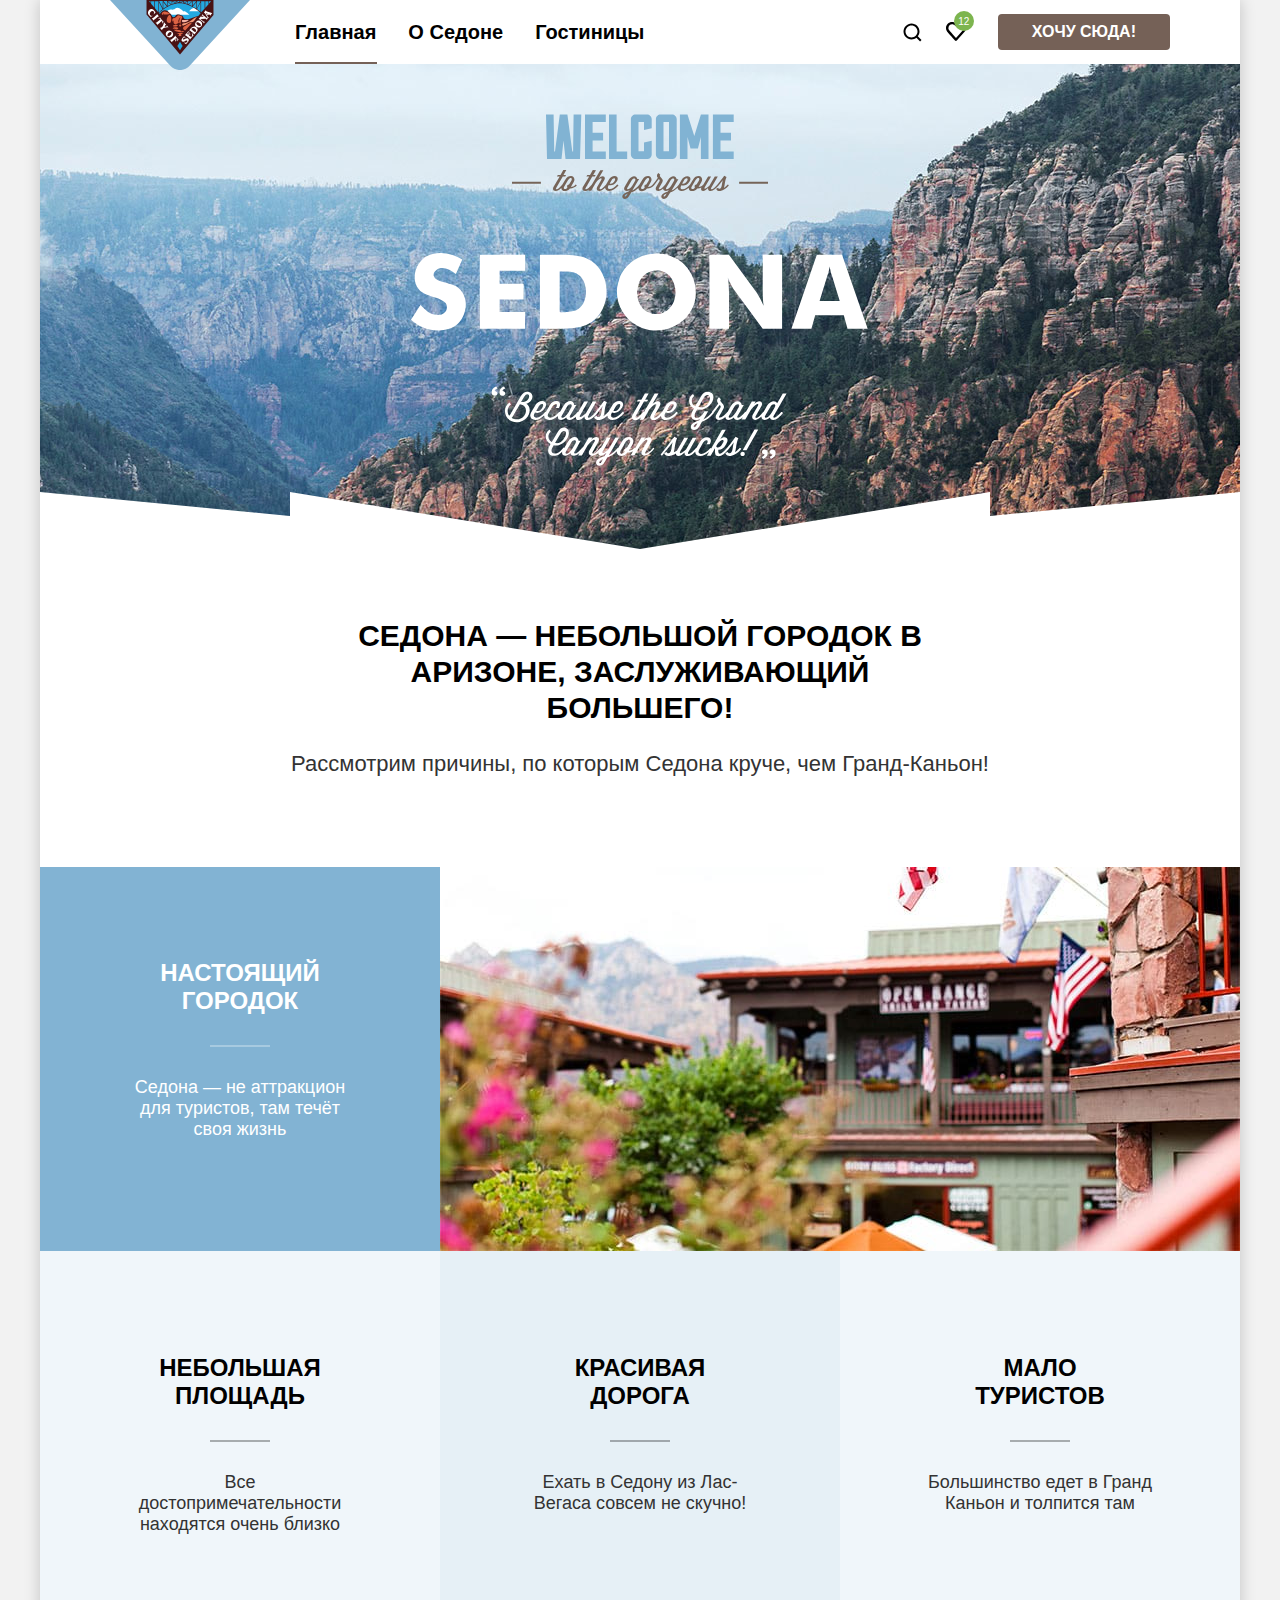
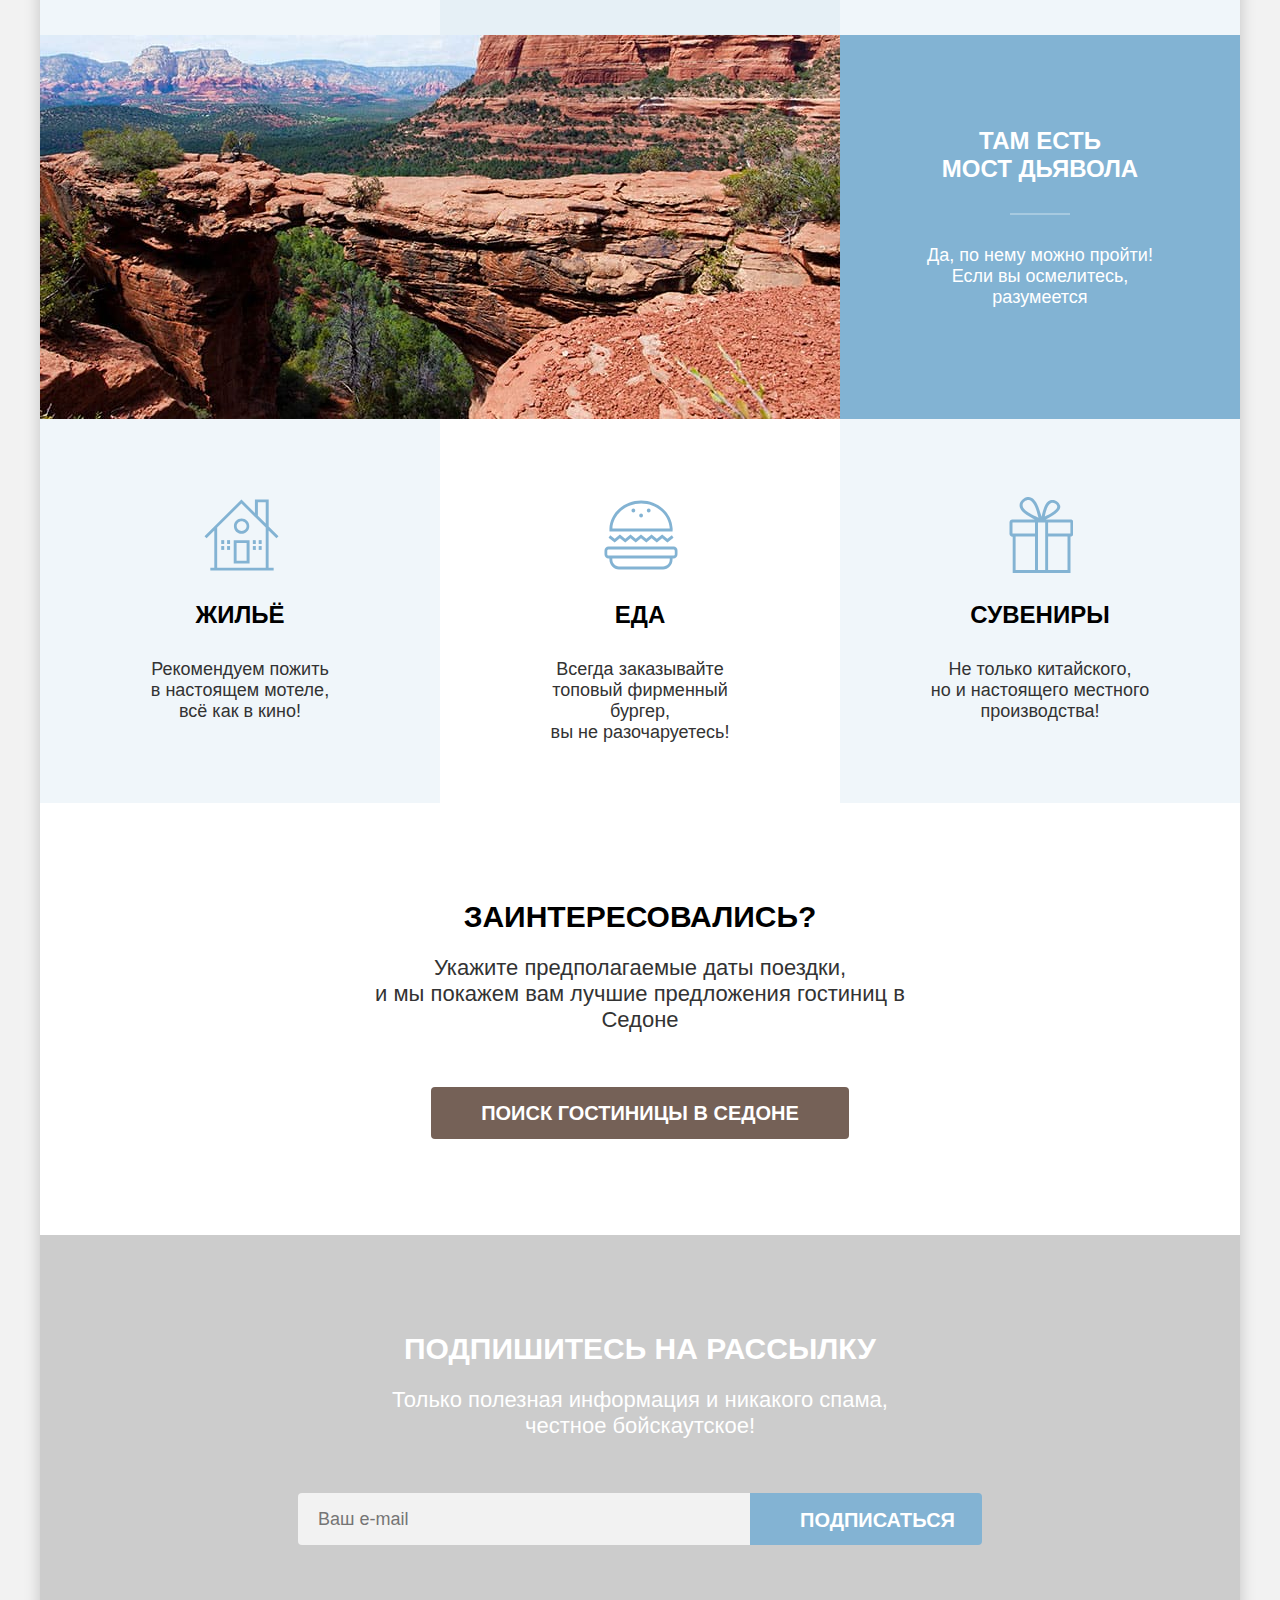
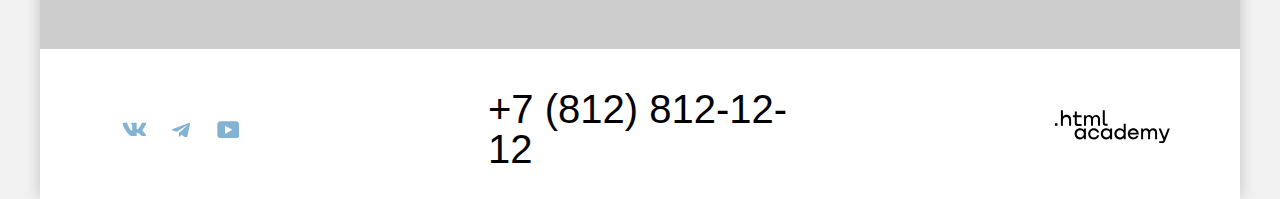
==== commit 8ea0cbf8: "Merge pull request #8 from KristinaGeleta/master" ====
--- a/index.html
+++ b/index.html
@@ -4,7 +4,7 @@
   <meta charset="utf-8">
   <title>HTML Academy: Седона</title>
   <link rel="stylesheet" href="styles/styles.css">
-  <link rel="icon" href="images/favicon.ico" type="image/png">
+  <link rel="icon" type="image/png" sizes="32х32" href="images/favicon.png">
 </head>
 <body>
   <div class="box">
@@ -28,7 +28,7 @@
         <ul class="navigation-user">
           <li class="navigation-user-item">
             <a class="navigation-user-link" href="#">
-              <span class="visually-hidden">Поиск</span>
+              <span class="visually-hidden">Поиск.</span>
               <svg class="navigation-user-icon" role="img" aria-hidden="true" focusable="false" width="20" height="20" viewBox="0 0 20 20" fill="currentColor" xmlns="http://www.w3.org/2000/svg">
                 <path fill-rule="evenodd" clip-rule="evenodd" d="m19.5 18.008-3.7-3.68c1-1.292 1.7-2.983 1.7-4.872 0-4.376-3.6-7.956-8-7.956s-8 3.68-8 8.055c0 4.376 3.6 7.956 8 7.956 1.8 0 3.5-.597 4.9-1.69l3.7 3.679 1.4-1.492Zm-10-2.486c-3.3 0-6-2.685-6-5.967 0-3.282 2.7-5.967 6-5.967s6 2.685 6 5.967c0 3.282-2.7 5.967-6 5.967Z"/>
               </svg>
@@ -36,7 +36,7 @@
           </li>
           <li class="navigation-user-item">
             <a class="navigation-user-link favorites" href="#">
-              <span class="visually-hidden">Избранное</span>
+              <span class="visually-hidden">Избранное.</span>
               <svg class="navigation-user-icon" role="img" aria-hidden="true" focusable="false" width="20" height="20" viewBox="0 0 18 18" fill="currentColor" xmlns="http://www.w3.org/2000/svg">
                 <path fill-rule="evenodd" clip-rule="evenodd" d="M8.9 17c-.3 0-.6-.1-.8-.4-5.4-6.1-6.7-7.5-7-7.9C.4 7.8 0 6.6 0 5.4 0 2.4 2.4 0 5.5 0 6.8 0 8 .5 9 1.3 10 .5 11.3 0 12.5 0c3 0 5.5 2.4 5.5 5.4 0 1.3-.5 2.5-1.3 3.4l-7 7.9c-.2.2-.4.3-.8.3Zm-6-9.5c.3.4 3.5 4 6.1 6.9l6.2-7c.5-.5.7-1.2.7-2 0-1.8-1.5-3.3-3.3-3.3-1 0-2 .5-2.7 1.3-.3.3-.6.4-.9.4-.3 0-.6-.2-.8-.4-.7-.8-1.7-1.3-2.7-1.3-1.8 0-3.3 1.5-3.3 3.3-.1.9.3 1.6.7 2.1-.1 0-.1 0 0 0Z"/>
               </svg>
@@ -126,7 +126,7 @@
             <p class="subscribe-description">Только полезная информация и никакого спама,<br>честное бойскаутское!</p>
             <div class="input-button">
               <label class="visually-hidden" for="subscribe-email">Email</label>
-              <input class="subscribe-field" type="email" name="subscribe-email" id="subscribe-email" placeholder="Ваш e-mail">
+              <input class="subscribe-field" required type="email" name="subscribe-email" id="subscribe-email" placeholder="Ваш e-mail">
               <button class="button button-subscribe" type="submit">Подписаться</button>
             </div>
           </form>
@@ -138,19 +138,19 @@
       <div class="page-footer-container">
         <div class="footer-contacts">
           <a class="footer-contacts-link" href="https://vk.com/htmlacademy">
-            <span class="visually-hidden">Вконтаке</span>
+            <span class="visually-hidden">Вконтаке.</span>
             <svg class="footer-icon" role="img" aria-hidden="true" focusable="false" width="24" height="14" viewBox="0 0 24 14" fill="currentColor" xmlns="http://www.w3.org/2000/svg">
               <path fill-rule="evenodd" clip-rule="evenodd" d="M24.1164 1.80445C24.2824 1.25845 24.1164 0.856445 23.3214 0.856445H20.6964C20.0284 0.856445 19.7204 1.20345 19.5534 1.58645C19.5534 1.58645 18.2184 4.78245 16.3274 6.85845C15.7154 7.46045 15.4374 7.65145 15.1034 7.65145C14.9364 7.65145 14.6854 7.46045 14.6854 6.91345V1.80445C14.6854 1.14845 14.5014 0.856445 13.9454 0.856445H9.81738C9.40038 0.856445 9.14938 1.16045 9.14938 1.44945C9.14938 2.07045 10.0954 2.21445 10.1924 3.96245V7.76045C10.1924 8.59345 10.0394 8.74444 9.70538 8.74444C8.81538 8.74444 6.65038 5.53345 5.36538 1.85945C5.11638 1.14445 4.86438 0.856445 4.19338 0.856445H1.56638C0.816382 0.856445 0.666382 1.20345 0.666382 1.58645C0.666382 2.26845 1.55638 5.65645 4.81138 10.1374C6.98138 13.1974 10.0364 14.8564 12.8194 14.8564C14.4884 14.8564 14.6944 14.4884 14.6944 13.8534V11.5404C14.6944 10.8034 14.8524 10.6564 15.3814 10.6564C15.7714 10.6564 16.4384 10.8484 17.9964 12.3234C19.7764 14.0724 20.0694 14.8564 21.0714 14.8564H23.6964C24.4464 14.8564 24.8224 14.4884 24.6064 13.7604C24.3684 13.0364 23.5184 11.9854 22.3914 10.7384C21.7794 10.0284 20.8614 9.26345 20.5824 8.88045C20.1934 8.38945 20.3044 8.17045 20.5824 7.73345C20.5824 7.73345 23.7824 3.30745 24.1154 1.80445H24.1164Z"/>
             </svg>
           </a>
           <a class="footer-contacts-link" href="https://t.me/htmlacademy">
-            <span class="visually-hidden">Телеграм</span>
+            <span class="visually-hidden">Телеграм.</span>
             <svg class="footer-icon" role="img" aria-hidden="true" focusable="false" width="18" height="15" viewBox="0 0 18 15" fill="currentColor" xmlns="http://www.w3.org/2000/svg">
               <path fill-rule="evenodd" clip-rule="evenodd" d="M16.785.9557.8405 7.1042c-1.0882.437-1.0819 1.044-.1997 1.3148l4.0937 1.277L14.2057 3.72c.4479-.2724.8571-.1259.5207.1727l-7.6737 6.9255H7.051l.0018.0009-.2824 4.2195c.4137 0 .5963-.1898.8283-.4137l1.9883-1.9335 4.1359 3.0549c.7626.42 1.3103.2042 1.5-.7059l2.715-12.7952c.2779-1.1142-.4253-1.6187-1.1529-1.2896Z"/>
             </svg>
           </a>
           <a class="footer-contacts-link" href="https://www.youtube.com/user/htmlacademyru">
-            <span class="visually-hidden">Ютуб</span>
+            <span class="visually-hidden">Ютуб.</span>
             <svg class="footer-icon" role="img" aria-hidden="true" focusable="false" width="22" height="17" viewBox="0 0 22 17" fill="currentColor" xmlns="http://www.w3.org/2000/svg">
               <path fill-rule="evenodd" clip-rule="evenodd" d="M18.9402.3564H3.5074c-1.8607 0-3.1741 1.5938-3.1741 3.4v10.0938c0 1.9125 1.3134 3.5062 3.174 3.5062h15.6518c1.6418 0 3.1742-1.5937 3.1742-3.4v-10.2c-.219-1.8062-1.5324-3.4-3.3931-3.4ZM7.9949 12.894v-8.075l7.3334 4.0376-7.3334 4.0374Z"/>
             </svg>
@@ -158,7 +158,7 @@
         </div>
         <a class="footer-contacts-phone" href="tel:78128121212">+7 (812) 812-12-12</a>
         <a class="footer-contacts-logo-link" href="https://htmlacademy.ru/">
-          <svg class="footer-logo" role="img" aria-label="Сайт HTML Academy" aria-hidden="true" focusable="false" width="115" height="33" viewBox="0 0 115 33" fill="currentColor" xmlns="http://www.w3.org/2000/svg">
+          <svg class="footer-logo" role="img" aria-label="Сайт HTML Academy." aria-hidden="true" focusable="false" width="115" height="33" viewBox="0 0 115 33" fill="currentColor" xmlns="http://www.w3.org/2000/svg">
             <path fill-rule="evenodd" clip-rule="evenodd" d="M0 13.256v2.6h2.5v-2.6H0ZM11.6 4.856c-1.6 0-2.8.7-3.6 1.7h-.1v-6.2h-2v15.5h2v-5.3c0-2.1 1.3-3.6 3.3-3.6 1.8 0 2.9 1.4 2.9 3.2v5.7h2v-6.1c.1-3-1.8-4.9-4.5-4.9ZM26.6 5.156h-4.8v-3.7h-2v3.8h-1.9v2h1.9v6c0 1.7 1 2.7 2.7 2.7h4.1v-2h-3.7c-.7 0-1.1-.4-1.1-1.1v-5.7h4.8v-2ZM41.1 4.956c-1.6 0-2.9.8-3.5 2.1h-.1c-.6-1.2-1.8-2.1-3.4-2.1-1.4 0-2.5.8-3.1 1.8h-.1v-1.6H29v10.6h2v-5.4c0-2 1-3.5 2.6-3.5 1.5 0 2.4 1 2.4 2.6v6.3h2v-5.6c0-2.4 1.4-3.3 2.6-3.3 1.5 0 2.4 1 2.4 2.6v6.3h2v-6.5c.1-2.5-1.4-4.3-3.9-4.3ZM47.8 13.056c0 1.7 1 2.7 2.8 2.7h2v-2h-1.7c-.7 0-1.1-.4-1.1-1.1V.356h-2v12.7ZM28.9 20.056c-.9-1.1-2.2-1.8-3.9-1.8-3.1 0-5.4 2.3-5.4 5.6s2.3 5.6 5.4 5.6c1.8 0 3-.8 3.8-1.9h.1v1.6h2v-10.6h-2v1.5Zm-3.6 7.4c-2.2 0-3.6-1.6-3.6-3.6s1.4-3.6 3.6-3.6 3.6 1.6 3.6 3.6c0 1.9-1.4 3.6-3.6 3.6ZM44.2 22.356c-.5-2.4-2.6-4.1-5.4-4.1-3.4 0-5.6 2.5-5.6 5.6 0 3.1 2.2 5.6 5.6 5.6 2.8 0 4.9-1.8 5.4-4.2h-2.1c-.4 1.3-1.7 2.3-3.3 2.3-2.2 0-3.6-1.6-3.6-3.6s1.4-3.6 3.6-3.6c1.6 0 2.8 1 3.3 2.2h2.1v-.2ZM55.1 20.056c-.9-1.1-2.2-1.8-3.9-1.8-3.1 0-5.4 2.3-5.4 5.6s2.3 5.6 5.4 5.6c1.8 0 3-.8 3.8-1.9h.1v1.6h2v-10.6h-2v1.5Zm-3.6 7.4c-2.2 0-3.6-1.6-3.6-3.6s1.4-3.6 3.6-3.6 3.6 1.6 3.6 3.6c0 1.9-1.5 3.6-3.6 3.6ZM68.7 20.156c-.9-1.1-2.2-1.9-3.9-1.9-3.1 0-5.4 2.3-5.4 5.6s2.2 5.6 5.4 5.6c1.7 0 3-.8 3.8-1.8h.1v1.5h2v-15.4h-2v6.4Zm-3.6 7.3c-2.2 0-3.6-1.6-3.6-3.6s1.4-3.6 3.6-3.6 3.6 1.6 3.6 3.6c-.1 2-1.5 3.6-3.6 3.6ZM78.3 18.256c-3.3 0-5.5 2.5-5.5 5.6 0 3 2.1 5.6 5.5 5.6 2.5 0 4.5-1.3 5.2-3.6h-2.1c-.5 1-1.6 1.6-3 1.6-1.9 0-3.3-1.3-3.4-2.9h8.8c.2-3.6-2-6.3-5.5-6.3Zm0 1.9c1.7 0 3 1 3.3 2.6h-6.5c.3-1.5 1.5-2.6 3.2-2.6ZM98.2 18.256c-1.6 0-2.9.8-3.6 2h-.1c-.6-1.2-1.8-2-3.4-2-1.4 0-2.5.7-3.1 1.8v-1.5h-1.9v10.6h2v-5.4c0-2 1-3.4 2.6-3.5 1.5 0 2.4 1 2.4 2.6v6.3h2v-5.6c0-2.4 1.4-3.3 2.6-3.3 1.5 0 2.4 1 2.4 2.6v6.3h2v-6.5c.1-2.6-1.4-4.4-3.9-4.4ZM109.4 27.356l-3.6-8.9h-2.2l4.8 11.6c-.3.9-.7 1.2-1.7 1.2h-2.5v2h2.5c1.8 0 2.8-.8 3.5-2.6l4.7-12.2h-2.1l-3.4 8.9Z"/>
           </svg>
         </a>
@@ -173,7 +173,7 @@
         <svg aria-hidden="true" role="img" focusable="false" width="15" height="15" viewBox="0 0 15 15" fill="currentColor" xmlns="http://www.w3.org/2000/svg">
           <path fill-rule="evenodd" clip-rule="evenodd" d="M14.4905 1.78288L13.1982 0.49057L7.49048 6.19826L1.78279 0.49057L0.490479 1.78288L6.19817 7.49057L0.490479 13.1983L1.78279 14.4906L7.49048 8.78288L13.1982 14.4906L14.4905 13.1983L8.78279 7.49057L14.4905 1.78288Z"/>
         </svg>
-        <span class="visually-hidden">Закрыть</span>
+        <span class="visually-hidden">Закрыть.</span>
       </button>
 
       <section class="modal-content">
@@ -195,12 +195,14 @@
             <div class="field-group-grown">
               <label class="booking-persons" for="booking-number-adult">Взрослые:</label>
               <button class="button-number-persons button-minus" type="button">
+                <span class="visually-hidden">Отнять количество человек.</span>
                 <svg class="button-minus-icon" role="img" aria-label="Минус" aria-hidden="true" focusable="false" width="20" height="20" viewBox="0 0 20 20" fill="currentColor" xmlns="http://www.w3.org/2000/svg">
                   <path fill-rule="evenodd" clip-rule="evenodd" d="M3 9V11H17V9H3Z"/>
                 </svg>
               </button>
               <input class="booking-form-field-number" required type="text" value="2" id="booking-number-adult" name="booking-number">
               <button class="button-number-persons button-plus" type="button">
+                <span class="visually-hidden">Добавить количество человек.</span>
                 <svg class="button-plus-icon" role="img" aria-label="Плюс" aria-hidden="true" focusable="false" width="20" height="20" viewBox="0 0 20 20" fill="currentColor" xmlns="http://www.w3.org/2000/svg">
                   <path fill-rule="evenodd" clip-rule="evenodd" d="M17 9H11V3H9V9H3V11H9V17H11V11H17V9Z"/>
                 </svg>
@@ -222,12 +224,14 @@
               </span>
 
               <button class="button-number-persons button-minus" type="button">
+                <span class="visually-hidden">Отнять количество человек.</span>
                 <svg class="button-minus-icon" role="img" aria-label="Минус" aria-hidden="true" focusable="false" width="20" height="20" viewBox="0 0 20 20" fill="currentColor" xmlns="http://www.w3.org/2000/svg">
                   <path fill-rule="evenodd" clip-rule="evenodd" d="M3 9V11H17V9H3Z"/>
                 </svg>
               </button>
               <input class="booking-form-field-number" type="text" value="2" id="booking-number-child" name="booking-number">
               <button class="button-number-persons button-plus" type="button">
+                <span class="visually-hidden">Добавить количество человек.</span>
                 <svg class="button-plus-icon" role="img" aria-label="Плюс" aria-hidden="true" focusable="false" width="20" height="20" viewBox="0 0 20 20" fill="currentColor" xmlns="http://www.w3.org/2000/svg">
                   <path fill-rule="evenodd" clip-rule="evenodd" d="M17 9H11V3H9V9H3V11H9V17H11V11H17V9Z"/>
                 </svg>
--- a/styles/styles.css
+++ b/styles/styles.css
@@ -26,8 +26,8 @@
   font-family: "PT Sans", sans-serif;
   font-size: 18px;
   line-height: 21px;
-  color: rgba(0, 0, 0, 1);
-  background: rgba(242, 242, 242, 1);
+  color: #000000;
+  background-color: #f2f2f2;
 }
 
 .box {
@@ -49,21 +49,20 @@
 
 .page-header {
   min-height: 64px;
-  color: rgba(0, 0, 0, 1);
-  background-color: rgba(255, 255, 255, 1);
-
+  color: #000000;
+  background-color: #FFFFFF;
 }
 
 .navigation {
   display: flex;
-  height: 64px;
-  align-items: center;
-  padding-left: 70px;
-  padding-right: 70px;
+  width: 1060px;
+  margin: 0 auto;
+  min-height: 64px;
 }
 
 .navigation-link-logo {
   margin-right: 29px;
+  position: absolute;
   z-index: 1;
   align-self: flex-start;
   cursor: pointer;
@@ -80,7 +79,8 @@
 .navigation-list {
   display: flex;
   flex-wrap: wrap;
-  padding: 0;
+  width: 440px;
+  padding-left: 169px;
   margin: 0;
   list-style-type: none;
 }
@@ -92,17 +92,17 @@
   line-height: 24px;
   font-weight: 700;
   text-align: center;
-  color: rgba(0, 0, 0, 1);
+  color: #000000;
   text-decoration: none;
   position: relative;
 }
 
 .navigation-link:hover {
-  color: rgba(117, 97, 87, 1);
+  color: #756157;
 }
 
 .navigation-link:focus {
-  color: rgba(117, 97, 87, 1);
+  color: #756157;
 }
 
 .navigation-link:active {
@@ -115,25 +115,28 @@
   bottom: 0;
   right: 15px;
   left: 16px;
-  border: 1px solid rgba(117, 97, 87, 1);
-  content: '';
+  border: 1px solid #756157;
+  content: "";
 }
 
 .navigation-link-current:hover,
 .navigation-link-current:active {
-  color:rgba(0, 0, 0, 1);
+  color: #000000;
 }
 
 .navigation-user {
   display: flex;
-  align-items: center;
-  justify-content: center;
-  height: 64px;
+  flex-wrap: wrap;
+  width: auto;
+  max-width: 312px;
   padding: 0;
   margin: 0;
   margin-left: auto;
   list-style-type: none;
 }
+.navigation-user-item {
+ height: 64px;
+}
 
 .navigation-user-link {
   display: flex;
@@ -142,15 +145,15 @@
 }
 
 .navigation-user-icon {
-  fill: rgba(0, 0, 0, 1) ;
+  fill: #000000 ;
 }
 
 .navigation-user-link:hover .navigation-user-icon {
-  fill: rgba(117, 97, 87, 1);
+  fill: #756157;
 }
 
 .navigation-user-link:focus .navigation-user-icon {
-  fill: rgba(117, 97, 87, 1);
+  fill: #756157;
 }
 
 .navigation-user-link:active .navigation-user-icon {
@@ -158,15 +161,15 @@
 }
 
 .favorites::before {
-  content: '12';
-  color: rgba(255, 255, 255, 1);
+  content: "12";
+  color: #ffffff;
   font-weight: 400;
   font-size: 10px;
   line-height: 21px;
   text-align: center;
   width: 20px;
   height: 20px;
-  background: rgba(125, 181, 79, 1);
+  background: #7db54f;
   position: absolute;
   border-radius: 10px;
   left: 20px;
@@ -184,21 +187,24 @@
   padding: 8px 34px;
   border-radius: 4px;
   margin-left: 20px;
+  margin-top: 14px;
+  max-width: 160px;
+  display: block;
 }
 
 .navigation-button:hover,
 .navigation-button:focus  {
-  background-color: rgba(97, 80, 72, 1);
+  background-color: #615048;
 }
 
 .navigation-button:active {
   color: rgba(255, 255, 255, 0.3);
-  background-color: rgba(117, 97, 87, 1);
+  background-color: #756157;
 }
 
 .navigation-button:disabled {
-  color: rgba(255, 255, 255, 1);
-  background-color: rgba(229, 229, 229, 1);
+  color: #ffffff;
+  background-color: #756157;
 }
 
 .main-index {
@@ -208,25 +214,30 @@
 .page-container {
   width: 1200px;
   margin: 0 auto;
-  background-color: rgba(255, 255, 255, 1);
-}
-
-h2, h1, h3, p, .pagination {
+  background-color: #ffffff;
+}
+
+h2,
+h1,
+h3,
+p,
+.pagination {
   margin: 0;
 }
+
 
 .welcome {
   width: auto;
   height: 485px;
-  background-image: url(../images/graphic/divider.svg), url(../images/graphic/welcome.svg), url("../images/index-background.jpg");
+  background-image: url("../images/graphic/divider.svg"), url("../images/graphic/welcome.svg"), url("../images/index-background.jpg");
   background-repeat: no-repeat;
   background-position: bottom, center 50px, center;
   background-size: 100% auto, 458px auto, 100% auto;
-  background-color: rgba(204, 204, 204, 1);
+  background-color: #cccccc;
 }
 
 .hero {
-  background-color: rgba(255, 255, 255, 1);
+  background-color: #ffffff;
   min-height: 282px;
   display: flex;
   flex-direction: column;
@@ -250,7 +261,7 @@
   text-align: center;
   margin: 0;
   margin-bottom: 90px;
-  color: rgba(51, 51, 51, 1);
+  color: #333333;
 }
 
 .excellence {
@@ -263,7 +274,7 @@
   font-weight: 700;
   line-height: 28px;
   font-size: 24px;
-  color: rgba(255, 255, 255, 1);
+  color: #ffffff;
   text-transform: uppercase;
 }
 
@@ -281,7 +292,7 @@
 }
 
 .excellence-item-photo {
-  background-color: rgba(204, 204, 204, 1);
+  background-color: #cccccc;
 }
 
 .excellence-description {
@@ -290,7 +301,7 @@
   font-size: 18px;
   font-weight: 400;
   line-height: 21px;
-  color: rgba(255, 255, 255, 1);
+  color: #ffffff;
 }
 
 .advantages-list {
@@ -298,7 +309,6 @@
   margin: 0;
   padding: 0;
   list-style-type: none;
-
 }
 
 .advantages-title {
@@ -307,7 +317,7 @@
   font-weight: 700;
   line-height: 28px;
   font-size: 24px;
-  color: rgba(0, 0, 0, 1);
+  color: #000000;
   text-transform: uppercase;
 }
 
@@ -316,14 +326,14 @@
   font-weight: 700;
   line-height: 28px;
   font-size: 24px;
-  color: rgba(0, 0, 0, 1);
+  color: #000000;;
   text-transform: uppercase;
   position: relative;
   margin-bottom: 62px;
 }
 
 .advantages-title-first::after {
-  content: '';
+  content: "";
   width: 60px;
   height: 2px;
   background: rgba(0, 0, 0, 0.3);
@@ -346,37 +356,37 @@
 }
 
 .advantages-house::before {
-  content: '';
+  content: "";
   width: 75px;
   height: 72px;
   position: absolute;
   top: 80px;
   left: 163.5px;
-  background-image: url(../images/graphic/house.svg);
+  background-image: url("../images/graphic/house.svg");
 }
 
 .advantages-food::before {
-  content: '';
+  content: "";
   width: 74px;
   height: 70px;
   position: absolute;
   top: 81px;
   left: 163.5px;
-  background-image: url(../images/graphic/food.svg);
+  background-image: url("../images/graphic/food.svg");
 }
 
 .advantages-souvenir::before {
-  content: '';
+  content: "";
   width: 64px;
   height: 76px;
   position: absolute;
   top: 78px;
   left: 168.5px;
-  background-image: url(../images/graphic/souvenirs.svg);
+  background-image: url("../images/graphic/souvenirs.svg");
 }
 
 .excellence-title::after {
-  content: '';
+  content: "";
   width: 60px;
   height: 2px;
   background: rgba(255, 255, 255, 0.3);
@@ -390,7 +400,7 @@
   font-size: 18px;
   font-weight: 400;
   line-height: 21px;
-  color: rgba(51, 51, 51, 1);
+  color: #333333;
 }
 
 .advantages-description {
@@ -398,12 +408,12 @@
   font-size: 18px;
   font-weight: 400;
   line-height: 21px;
-  color: rgba(51, 51, 51, 1);
+  color: #333333;
 }
 
 .excellence-item-blue-leftpic,
 .excellence-item-blue-rightpic {
-  background-color: rgba(130, 179, 211, 1);
+  background-color: #82b3d3;
 }
 
 .advantages-item-light-blue {
@@ -417,7 +427,7 @@
 }
 
 .advantages-item-medium-blue {
-  background-color: rgba(230, 240, 246, 1);
+  background-color: #e6f0f6;
 }
 
 .advantages-item-medium-blue h3 {
@@ -427,7 +437,7 @@
 
 .advantages-item-white {
   width: 400px;
-  background-color: rgba(255, 255, 255, 1);
+  background-color: #ffffff;
 }
 
 .advantages-item-another {
@@ -441,14 +451,14 @@
   text-align: center;
   padding: 96px 304px;
   align-items: center;
-  background-color: rgba(255, 255, 255, 1);
+  background-color: #ffffff;
 }
 
 .search-title {
   font-size: 30px;
   font-weight: 700;
   line-height: 36px;
-  color: rgba(0, 0, 0, 1);
+  color: #000000;
   text-align: center;
   text-transform: uppercase;
 }
@@ -459,7 +469,7 @@
   font-size: 22px;
   font-weight: 400;
   line-height: 26px;
-  color: rgba(51, 51, 51, 1);
+  color: #333333;
   text-align: center;
 }
 
@@ -472,22 +482,22 @@
 
 .button-search:hover,
 .button-search:focus  {
-  background-color: rgba(97, 80, 72, 1);
+  background-color: #615048;
 }
 
 .button-search:active {
   color: rgba(255, 255, 255, 0.3);
-  background-color: rgba(117, 97, 87, 1);
+  background-color: #756157;
 }
 
 .button-search:disabled {
-  color: rgba(255, 255, 255, 1);
-  background-color: rgba(229, 229, 229, 1);
+  color: #ffffff;
+  background-color: #e5e5e5;
 }
 
 .subscribe {
-  background-image: url("../images/Subscribe.jpg");
-  background-color: rgba(204, 204, 204, 1);
+  background-image: url("../images/subscribe.jpg");
+  background-color: #cccccc;
   background-position: top;
   background-size: 100% auto;
   text-align: center;
@@ -503,11 +513,10 @@
 }
 
 .subscribe-title {
-  margin: 0;
   font-size: 30px;
   font-weight: 700;
   line-height: 36px;
-  color: rgba(255, 255, 255, 1);
+  color: #ffffff;
   text-transform: uppercase;
 }
 
@@ -519,7 +528,7 @@
   font-size: 22px;
   font-weight: 400;
   line-height: 26px;
-  color: rgba(255, 255, 255, 1);
+  color: #ffffff;
 }
 
 .subscribe-field {
@@ -531,9 +540,9 @@
   border: none;
   font-weight: 400;
   font-size: 18px;
-  line-height: 23px;
+  line-height: 24px;
   font-family: inherit;
-  background: rgba(242, 242, 242, 1);
+  background: #f2f2f2;
 }
 
 .input-button {
@@ -554,22 +563,22 @@
 
 .button-subscribe:hover,
 .button-subscribe:focus {
-  background-color: rgba(104, 162, 202, 1);
+  background-color: #68a2ca;
 }
 
 .button-subscribe:active {
   color: rgba(255, 255, 255, 0.3);
-  background-color: rgba(130, 179, 211, 1);
+  background-color: #82b3d3;
 }
 
 .button-subscribe:disabled {
-  color: rgba(255, 255, 255, 1);
-  background-color: rgba(229, 229, 229, 1);
+  color: #ffffff;
+  background-color: #e5e5e5;
 }
 
 .subscribe-catalog {
   background-image: none;
-  background-color: rgba(255, 255, 255, 1);
+  background-color: #ffffff;
   background-size: 100% auto;
 }
 
@@ -589,16 +598,12 @@
 
 .footer-contacts {
   display: flex;
-  justify-content: space-between;
   flex-wrap: wrap;
-  align-items: center;
   width: 142px;
-  height: 40px;
-  margin: 45px 41.5px 35px 70px;
 }
 
 .footer-icon {
-  fill: rgba(131, 179, 211, 1);
+  fill: #83b3d3;
   position: absolute;
   top: 0;
   right: 0;
@@ -619,11 +624,11 @@
 }
 
 .footer-contacts-link:hover .footer-icon {
-  fill: rgba(104, 162, 202, 1);
+  fill: #68a2ca;
 }
 
 .footer-contacts-link:focus .footer-icon {
-  fill: rgba(104, 162, 202, 1);
+  fill: #68a2ca;
 }
 
 .footer-contacts-link:active .footer-icon {
@@ -631,21 +636,23 @@
 }
 
 .footer-contacts-phone {
+  display: flex;
   font-weight: 400;
   font-size: 40px;
   line-height: 40px;
-  margin-top: 45px;
-  margin-bottom: 35px;
-  color: rgba(0, 0, 0, 1);
+  color: #000000;
   text-decoration: none;
+  flex-wrap: wrap;
+  justify-content: center;
+  width: 331px;
 }
 
 .footer-contacts-phone:hover {
-  color: rgba(117, 97, 87, 1);
+  color: #756157;
 }
 
 .footer-contacts-phone:focus {
-  color: rgba(117, 97, 87, 1);
+  color: #756157;
 }
 
 .footer-contacts-phone:active {
@@ -653,19 +660,20 @@
 }
 
 .footer-contacts-logo-link {
-  margin: 48.5px 70px 38.5px 41.5px;
+  display: block;
+  width: 115px;
 }
 
 .footer-logo {
-  color: rgba(0, 0, 0, 1);
+  color: #000000;
 }
 
 .footer-contacts-logo-link:hover .footer-logo {
-  fill: rgba(117, 97, 87, 1);
+  fill: #756157;
 }
 
 .footer-contacts-logo-link:focus .footer-logo {
-  fill: rgba(117, 97, 87, 1);
+  fill: #756157;
 }
 
 .footer-contacts-logo-link:active .footer-logo {
@@ -674,15 +682,19 @@
 
 .page-footer {
   min-height: 120px;
-  background-color: rgba(255, 255, 255, 1);
-  color: rgba(0, 0, 0, 1);
+  background-color: #ffffff;
+  color: #000000;
   text-decoration: none;
-  text-align: justify;
 }
 
 .page-footer-container {
   display: flex;
+  flex-wrap: wrap;
   justify-content: space-between;
+  align-items: center;
+  width: 1060px;
+  min-height: 50px;
+  padding: 40px 70px 30px;
 }
 
 .modal-container {
@@ -704,7 +716,7 @@
   position: relative;
   margin: auto;
   padding: 64px 70px;
-  background-color: rgba(255, 255, 255, 1);
+  background-color: #ffffff;
   border-radius: 30px;
 }
 
@@ -721,34 +733,33 @@
   width: 52px;
   height: 52px;
   border-radius: 50%;
-  background-color: rgba(242, 242, 242, 1);
+  background-color: #f2f2f2;
   border: none;
   cursor: pointer;
 }
 
 .modal-close-button:hover {
-  background-color: rgba(230, 230, 230, 1);
+  background-color: #e6e6e6;
 }
 
 .modal-close-button:focus {
-  background-color: rgba(230, 230, 230, 1);
-  outline: 3px solid rgba(131, 179, 211, 1);
+  background-color: #e6e6e6;
+  outline: 3px solid #83b3d3;
 }
 
 .modal-close-button:active {
-  background-color: rgba(230, 230, 230, 1);
+  background-color: #e6e6e6;
   color: rgba(0, 0, 0, 0.3);
 }
 
 .modal-title {
-  margin: 0;
   margin-bottom: 64px;
   padding-right: 50px;
   font-family: "PT Sans", sans-serif;
   font-size: 30px;
   line-height: 36px;
   font-weight: 700;
-  color: rgba(0, 0, 0, 1);
+  color: #000000;
   text-transform: uppercase;
 }
 
@@ -773,8 +784,8 @@
 }
 
 .tooltip-text {
-  background-color: rgba(51, 51, 51, 1);
-  color: rgba(255, 255, 255, 1);
+  background-color: #333333;
+  color: #ffffff;
   font-size: 16px;
   line-height: 20px;
   font-weight: 400;
@@ -790,7 +801,7 @@
 }
 
 .tooltip-text:before {
-  content:'';
+  content: "";
   background-image: url("../images/graphic/tooltip-arrow.svg");
   width: 19px;
   height: 9px;
@@ -808,7 +819,7 @@
 }
 
 .booking-form {
-  font-family: 'PT Sans', sans-serif;
+  font-family: "PT Sans", sans-serif;
   display: flex;
   flex-direction: column;
 }
@@ -821,7 +832,7 @@
   font-weight: 700;
   font-size: 20px;
   line-height: 24px;
-  color: rgba(0, 0, 0, 1);
+  color: #000000;
   margin-right: 20px;
 }
 
@@ -830,10 +841,10 @@
 }
 
 .booking-form-field {
-  font-family: 'PT Sans', sans-serif;
+  font-family: "PT Sans", sans-serif;
   font-weight: 700;
   font-size: 18px;
-  line-height: 23px;
+  line-height: 24px;
   width: 399px;
   padding: 12px 20px;
   border-radius: 4px;
@@ -841,20 +852,20 @@
 }
 
 .booking-form-field:hover {
-  background-color: rgba(230, 230, 230, 1);
+  background-color: #e6e6e6;
 }
 
 .booking-form-field:focus {
-  background-color: rgba(230, 230, 230, 1);
-  outline: 3px solid rgba(131, 179, 211, 1);
+  background-color: #e6e6e6;
+  outline: 3px solid #83b3d3;
 }
 
 .booking-form-field:active {
-  outline: 2px solid rgba(0, 0, 0, 1);
+  outline: 2px solid #000000;
 }
 
 .booking-calendar {
-  background: rgba(242, 242, 242, 1) url(../images/graphic/calendar.svg) top 13px right 19px;
+  background: #f2f2f2 url("../images/graphic/calendar.svg") top 13px right 19px;
   background-repeat: no-repeat;
 }
 
@@ -866,7 +877,7 @@
 }
 
 .error-red {
-  color: rgba(255, 87, 87, 1);
+  color: #ff5757;
   margin-top: 5px;
 }
 
@@ -893,11 +904,11 @@
   padding: 14px 10px;
   cursor: pointer;
   position: absolute;
-  background-color: rgba(242, 242, 242, 1);
+  background-color: #f2f2f2;
 }
 
 .button-number-persons:focus {
-  outline: 3px solid rgba(131, 179, 211, 1);
+  outline: 3px solid #83b3d3;
 }
 
 .button-minus {
@@ -911,13 +922,13 @@
 
 .button-minus-icon:hover,
 .button-plus-icon:hover {
-  fill: rgba(0, 0, 0, 1);
+  fill: #000000;
 }
 
 .button-minus-icon:focus,
 .button-plus-icon:focus {
-  fill: rgba(0, 0, 0, 1);
-  border: 3px solid rgba(130, 179, 211, 1);
+  fill: #000000;
+  border: 3px solid #83b3d3;;
 }
 
 .button-minus-icon:active,
@@ -935,8 +946,8 @@
   font-weight: 700;
   font-size: 18px;
   line-height: 20px;
-  color: rgba(0, 0, 0, 1);
-  background-color: rgba(242, 242, 242, 1);
+  color: #000000;
+  background-color: #f2f2f2;
   border: none;
   font-family: inherit;
   text-align: center;
@@ -947,35 +958,36 @@
 .booking-form-field-number:focus {
   box-sizing: border-box;
   outline: none;
-  border: 3px solid rgba(130, 179, 211, 1);
+  border: 3px solid #82b3d3;
 }
 
 .button-bookibg {
+  font-family: "PT Sans";
   padding: 18px 255px;
-  background-color: rgba(131, 179, 211, 1);
+  background-color: #83b3d3;
   border: none;
   border-radius: 10px;
   font-weight: 700;
   font-size: 20px;
   line-height: 24px;
   text-transform: uppercase;
-  color: rgba(255, 255, 255, 1);
+  color: #ffffff;
   cursor: pointer;
 }
 
 .button-bookibg:hover,
 .button-bookibg:focus {
-  background-color: rgba(104, 162, 202, 1);
+  background-color: #68a2ca;
 }
 
 .button-bookibg:active {
-  background-color: rgba(104, 162, 202, 1);
+  background-color: #68a2ca;
   color: rgba(255, 255, 255, 0.3);
 }
 
 .button {
-  background-color: rgba(117, 97, 87, 1);
-  color: rgba(255, 255, 255, 1);
+  background-color: #756157;
+  color: #ffffff;
   font-weight: 700;
   text-align: center;
   text-transform: uppercase;
@@ -990,12 +1002,12 @@
   flex-direction: column;
   align-items: flex-start;
   display: flex;
-  color: rgba(255, 255, 255, 1);
-  background-color: rgba(204, 204, 204, 1);
+  color: #ffffff;
+  background-color: #cccccc;
   background-position: center;
   background-repeat: no-repeat;
   background-size: cover;
-  background-image: url(../images/catalog-background.jpg);
+  background-image: url("../images/catalog-background.jpg");
   list-style-type: none;
 }
 
@@ -1018,20 +1030,20 @@
   margin-bottom: 40px;
 }
 
-.breadcrumbs-item{
+.breadcrumbs-item {
   margin-right: 29px;
   position: relative;
   cursor: pointer;
 }
 
 .breadcrumbs-item::after {
-  content: '';
+  content: "";
   width: 8px;
   height: 20px;
   position: absolute;
   top: 5px;
   right: -18px;
-  background-image: url(../images/graphic/arrow-right.svg);
+  background-image: url("../images/graphic/arrow-right.svg");
   background-repeat: no-repeat;
   cursor: default;
 }
@@ -1046,7 +1058,7 @@
 
 .breadcrumbs-link {
   text-decoration: none;
-  color: rgba(255, 255, 255, 1);
+  color: #ffffff;
 }
 
 .breadcrumbs-link:hover {
@@ -1062,11 +1074,11 @@
 }
 
 .breadcrumbs-link-non-active:hover {
-  color: rgba(255, 255, 255, 1);
+  color: #ffffff;
 }
 
 .breadcrumbs-link-non-active:active {
-  color: rgba(255, 255, 255, 1);
+  color: #ffffff;
 }
 
 .catalog-filter {
@@ -1128,7 +1140,7 @@
   width: 20px;
   height: 20px;
   border-radius: 4px;
-  background-color: rgba(255, 255, 255, 1);
+  background-color: #ffffff;
 }
 
 .control:hover .control-mark {
@@ -1151,7 +1163,7 @@
 
 .control-input[type="checkbox"]:checked + .control-mark::after {
   position: absolute;
-  background-image: url(../images/graphic/check-mark.svg);
+  background-image: url("../images/graphic/check-mark.svg");
   width: 12.2px;
   height: 10px;
   top: 6px;
@@ -1169,13 +1181,13 @@
   left: 5px;
   width: 10px;
   height: 10px;
-  background-color: rgba(63, 94, 114, 1);
+  background-color: #3f5e72;
   border-radius: 50%;
   content: "";
 }
 
 .control:focus-within .control-mark {
-  outline: 3px solid rgba(131, 179, 211, 1);
+  outline: 3px solid #83b3d3;
   border: none;
 }
 
@@ -1193,6 +1205,7 @@
 }
 
 .range-input {
+  font-family: "PT Sans";
   box-sizing: border-box;
   width: 144px;
   height: 48px;
@@ -1202,20 +1215,21 @@
   border: none;
   font-weight: 700;
   font-size: 18px;
-  background-color: rgba(242, 242, 242, 1);
+  line-height: 24px;
+  background-color: #f2f2f2;
 }
 
 .range-input:hover,
 .range-input:focus {
-  background-color: rgba(230, 230, 230, 1);
+  background-color: #e6e6e6;
 }
 
 .range-input:focus {
-  outline: 3px solid rgba(131, 179, 211, 1);
+  outline: 3px solid #83b3d3;
 }
 
 .range-input:active{
-  outline: 2px solid rgba(0, 0, 0, 1);
+  outline: 2px solid #000000;
 }
 
 .range-input-min {
@@ -1235,7 +1249,7 @@
 .range-placeholder {
   position: absolute;
   top: 13px;
-  right: 21px;
+  right: 22px;
   font-size: 18px;
   line-height: 24px;
   color: rgba(0, 0, 0, 0.4);
@@ -1251,7 +1265,7 @@
 .range-bar {
   position: absolute;
   height: 4px;
-  background-color: rgba(255, 255, 255, 1);
+  background-color: #ffffff;
   left: 0;
   width: 226px;
 }
@@ -1260,7 +1274,7 @@
   position: absolute;
   width: 20px;
   height: 20px;
-  background: rgba(255, 255, 255, 1);
+  background: #ffffff;
   border: none;
   border-radius: 5px;
   cursor: pointer;
@@ -1268,10 +1282,10 @@
 }
 
 .range-toggle:focus {
-  outline: 3px solid rgba(131, 179, 211, 1);
+  outline: 3px solid #83b3d3;
 }
 .range-toggle:active {
-  outline: 2px solid rgba(131, 179, 211, 1);
+  outline: 2px solid #83b3d3;
 }
 
 .toggle-max {
@@ -1280,10 +1294,10 @@
 }
 
 .filter-button {
-margin-top: 56px;
-font-weight: 700;
-font-size: 16px;
-line-height: 20px;
+  margin-top: 56px;
+  font-weight: 700;
+  font-size: 16px;
+  line-height: 20px;
 }
 
 .button-submit,
@@ -1302,11 +1316,11 @@
 
 .button-submit:hover,
 .button-submit:focus {
-  background-color: rgba(104, 162, 202, 1);
+  background-color: #68a2ca;
 }
 
 .button-submit:active {
-  background-color: rgba(130, 179, 211, 1);
+  background-color: #82b3d3;
   color: rgba(255, 255, 255, 0.3);
 }
 
@@ -1319,8 +1333,7 @@
 }
 
 .button-reset:focus {
-  outline: 3px solid rgba(131, 179, 211, 1);
-
+  outline: 3px solid #83b3d3;
 }
 
 .button-reset:active {
@@ -1333,50 +1346,53 @@
 }
 
 .hotels-sedona {
-  background: rgba(255, 255, 255, 1);
+  background: #ffffff;
   padding: 50px 70px 60px;
 }
 
 .sorting {
   display: flex;
+  flex-wrap: wrap;
   width: 1060px;
-  height: 49px;
-  background-color: rgba(255, 255, 255, 1);
+  min-height: 49px;
+  background-color: #ffffff;
 }
 
 .sorting-resalt {
+  margin-right: auto;
   padding-top: 6.5px;
   padding-bottom: 6.5px;
   font-weight: 700;
   font-size: 30px;
   line-height: 36px;
   text-transform: uppercase;
-  flex-grow: 1;
 }
 
 .select-control {
+  display: flex;
+  flex-wrap: wrap;
+  margin-right: 70px;
   width: 292px;
   height: 49px;
   padding: 13px 18px;
-  border: 2px solid rgba(229, 229, 229, 1);
+  border: 2px solid #e5e5e5;
   border-radius: 4px;
-  margin-right: 70px;
   font-size: 18px;
-  line-height: 19px;
+  line-height: 21px;
   font-weight: 400;
-  color: rgba(51, 51, 51, 1);
+  color: #333333;
   font-family: inherit;
   -webkit-appearance: none;
-  background: url(../images/graphic/arrow-down.svg) right 18px center no-repeat;
+  background: url("../images/graphic/arrow-down.svg") right 18px center no-repeat;
 }
 
 .select-control:hover,
 .select-control:focus {
-  border: 2px solid rgba(104, 162, 202, 1)
+  border: 2px solid #68a2ca;
 }
 
 .select-control:active {
-  border: 2px solid rgba(63, 94, 114, 1);
+  border: 2px solid #3f5e72;
 }
 
 .select-control:disabled {
@@ -1386,56 +1402,54 @@
 
 .view {
   display: flex;
-  flex-wrap: nowrap;
-  align-items: center;
-  width: 160px;
-  height: 48px;
+  flex-wrap: wrap;
+  min-width: 160px;
 }
 
 .view-cards {
-  background-image: url(../images/graphic/View-cards.svg);
+  background-image: url("../images/graphic/view-cards.svg");
   background-repeat: no-repeat;
   background-position: center;
-  width: 48px;
-  height: 48px;
+  width: 44px;
+  height: 44px;
 }
 
 .view-presentation {
-  background-image: url(../images/graphic/View-presentation.svg);
+  background-image: url("../images/graphic/view-presentation.svg");
   background-repeat: no-repeat;
   background-position: center;
-  width: 48px;
-  height: 48px;
+  width: 44px;
+  height: 44px;
 }
 
 .view-list {
-  background-image: url(../images/graphic/View-list.svg);
+  background-image: url("../images/graphic/view-list.svg");
   background-repeat: no-repeat;
   background-position: center;
-  width: 48px;
-  height: 48px;
+  width: 44px;
+  height: 44px;
 }
 
 .button-card {
-  border: 2px solid rgba(229, 229, 229, 1);
-  background-color: rgba(255, 255, 255, 1);
+  border: 2px solid #e5e5e5;
+  background-color: #ffffff;
   margin-right: 8px;
   border-radius: 4px;
 }
 
 .button-card-current {
-  border: 2px solid rgba(0, 0, 0, 1);
+  border: 2px solid #000000;
   cursor: default;
 }
 
 .button-card:hover,
 .button-card:active {
-  border: 2px solid rgba(0, 0, 0, 1);
+  border: 2px solid #000000;
 }
 
 .button-card:focus {
   outline: none;
-  border: 2px solid rgba(104, 162, 202, 1);
+  border: 2px solid #68a2ca;
 }
 
 .button-card:last-child {
@@ -1447,7 +1461,7 @@
   padding: 0;
   padding-bottom: 40px;
   padding-top: 40px;
-  border-bottom: 1px solid rgba(230, 230, 230, 1);
+  border-bottom: 1px solid #e6e6e6;
 }
 
 .cards ul {
@@ -1462,17 +1476,15 @@
 .hotel-card {
   display: flex;
   flex-direction: column;
-  min-height: 438px;
-  padding: 20px;
-  padding-bottom: 0;
-  border: 1px solid rgba(230, 230, 230, 1);
+  padding: 20px 20px 18px;
+  border: 1px solid #e6e6e6;
   border-radius: 4px;
 }
 
 .product-card-title {
   margin-top: 16px;
   margin-bottom: 16px;
-  color: rgba(0, 0, 0, 1);
+  color: #000000;
   font-weight: 700;
   font-size: 24px;
   line-height: 28px;
@@ -1480,7 +1492,7 @@
 
 .hotel-card-image {
   display: block;
-  background-color: rgba(204, 204, 204, 1);
+  background-color: #cccccc;
 }
 
 .hotel-card-link {
@@ -1494,23 +1506,35 @@
   grid-template-rows: 21px 36px 37px;
   column-gap: 20px;
   row-gap: 16px;
-  margin-bottom: 19px;
   align-items: center;
 }
 
+.content-description {
+  font-family: "PT Sans";
+  font-weight: 400;
+  font-size: 18px;
+  line-height: 21px;
+  color: #333333;
+}
+
 .hotel-card-price {
+  font-family: "PT Sans";
+  font-weight: 400;
+  font-size: 18px;
+  line-height: 21px;
+  color: #333333;
   margin-left: auto;
 }
 
 .button-hotel-link-more {
-  color: rgba(255, 255, 255, 1);
+  color: #ffffff;
   font-weight: 700;
   font-size: 16px;
   line-height: 20px;
   text-decoration: none;
   text-transform: uppercase;
   width: 140px;
-  background-color: rgba(117, 97, 87, 1);
+  background-color: #756157;
   border-radius: 4px;
   padding-top: 8px;
   padding-bottom: 8px;
@@ -1518,17 +1542,17 @@
 
 .button-hotel-link-more:hover,
 .button-hotel-link-more:focus {
-  background-color: rgba(97, 80, 72, 1);
+  background-color: #615048;
 }
 
 .button-hotel-link-more:active {
-  background-color: rgba(117, 97, 87, 1);
+  background-color: #756157;
   color: rgba(255, 255, 255, 0.3);
 }
 
 .button-hotel-link-more:disabled {
-  color: rgba(255, 255, 255, 1);
-  background-color: rgba(229, 229, 229, 1);
+  color: #ffffff;
+  background-color: #e5e5e5;
 }
 
 .button-add-favourites {
@@ -1536,46 +1560,46 @@
   font-size: 16px;
   border-radius: 4px;
   padding: 8px 0 8px 0;
-  background-color: rgba(130, 179, 211, 1);
+  background-color: #82b3d3;
 }
 
 .button-add-favourites-green {
-  background-color: rgba(125, 181, 79, 1);
+  background-color: #7db54f;
 }
 
 .button-add-favourites:hover,
 .button-add-favourites:focus {
-  background-color: rgba(104, 162, 202, 1);
+  background-color: #68a2ca;
 }
 
 .button-add-favourites:active {
-  background-color: rgba(130, 179, 211, 1);
+  background-color: #82b3d3;
   color: rgba(255, 255, 255, 0.3);
 }
 
 .button-add-favourites-green:hover,
 .button-add-favourites-green:focus {
-  background-color: rgba(108, 158, 66, 1);
+  background-color: #6c9e42;
 }
 
 .button-add-favourites-green:active {
-  background-color: rgba(125, 181, 79, 1);
+  background-color: #7db54f;
   color: rgba(255, 255, 255, 0.3);
 }
 
 .button-add-favourites:disabled {
-  color: rgba(255, 255, 255, 1);
-  background-color: rgba(229, 229, 229, 1);
+  color: #ffffff;
+  background-color: #e5e5e5;
 }
 
 .button-hotel-rating {
-  color: rgba(51, 51, 51, 1);
-  background-color: rgba(242, 242, 242, 1);
+  color: #333333;
+  background-color: #f2f2f2;
   border-radius: 4px;
   font-weight: 400;
   font-size: 16px;
   line-height: 20px;
-  padding: 9px 22px;
+  padding: 9px 22px 8px 23px;
   cursor: default;
 }
 
@@ -1583,8 +1607,8 @@
   width: 92px;
   height: 20px;
   background-repeat: repeat-x;
-  background-image: url(../images/graphic/star.svg);
-  color: rgba(130, 179, 211, 1);
+  background-image: url("../images/graphic/star.svg");
+  color: #82b3d3;
 }
 
 .hotels-stars-3 {
@@ -1599,12 +1623,12 @@
   background-image: none;
 }
 
-.subscribe-form-catalog .subscribe-title{
-color: rgba(0, 0, 0, 1);
+.subscribe-form-catalog .subscribe-title {
+color: #000000;
 }
 
 .subscribe-form-catalog .subscribe-description {
-  color: rgba(51, 51, 51, 1);
+  color: #333333;
 }
 
 .pagination {
@@ -1636,49 +1660,50 @@
   font-weight: 700;
   font-size: 20px;
   line-height: 36px;
-  width: 60px;
+  min-width: 60px;
   height: 60px;
   text-align: center;
-  background-color: rgba(130, 179, 211, 1);
+  background-color: #82b3d3;
   border-radius: 4px;
   text-decoration: none;
-  color: rgba(255, 255, 255, 1);
+  color: #ffffff;
 }
 
 .pagination-current {
-  color: rgba(0, 0, 0, 1);
-  background-color: rgba(242, 242, 242, 1);
+  color: #000000;
+  background-color: #f2f2f2;
 }
 
 .pagination-clear {
-  color: rgba(0, 0, 0, 1);
+  color: #000000;
   background-color: transparent;
 }
 
 .pagination-link:hover,
 .pagination-link:focus {
-  background-color: rgba(104, 162, 202, 1);
+  background-color: #68a2ca;
 }
 
 .pagination-link:active {
   color: rgba(255, 255, 255, 0.3);
-  background-color: rgba(130, 179, 211, 1)
+  background-color: #82b3d3;
 }
 
 .pagination-current:hover,
 .pagination-current:focus {
-  color: rgba(0, 0, 0, 1);
-  background-color: rgba(242, 242, 242, 1);
+  color: #000000;
+  background-color: #f2f2f2;
 }
 
 .pagination-clear:hover,
 .pagination-clear:focus {
-  color: rgba(0, 0, 0, 1);
-  background-color: rgba(255, 255, 255, 1);
-}
-
-.button-submit, .button-subscribe {
-  background-color: rgba(130, 179, 211, 1)
+  color: #000000;
+  background-color: #ffffff;
+}
+
+.button-submit,
+.button-subscribe {
+  background-color: #83b3d3;
 }
 
 .button-reset {
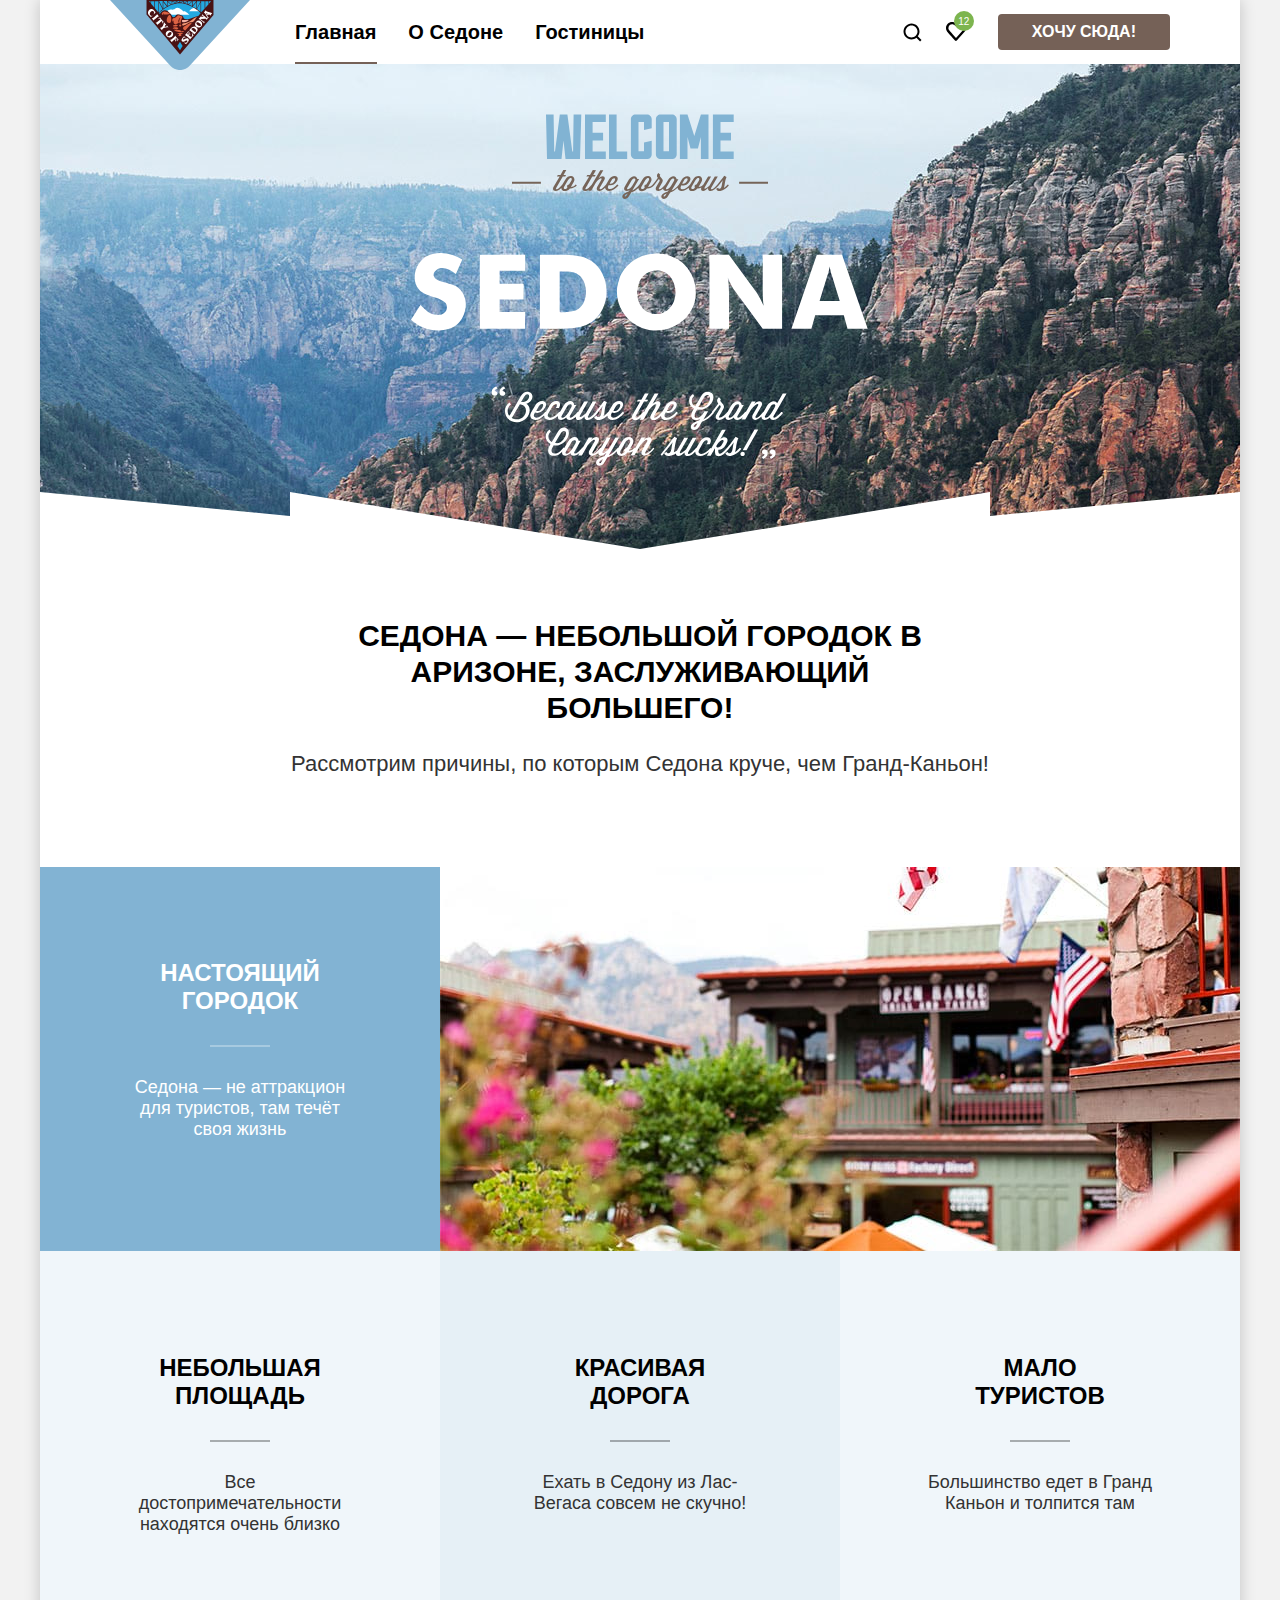
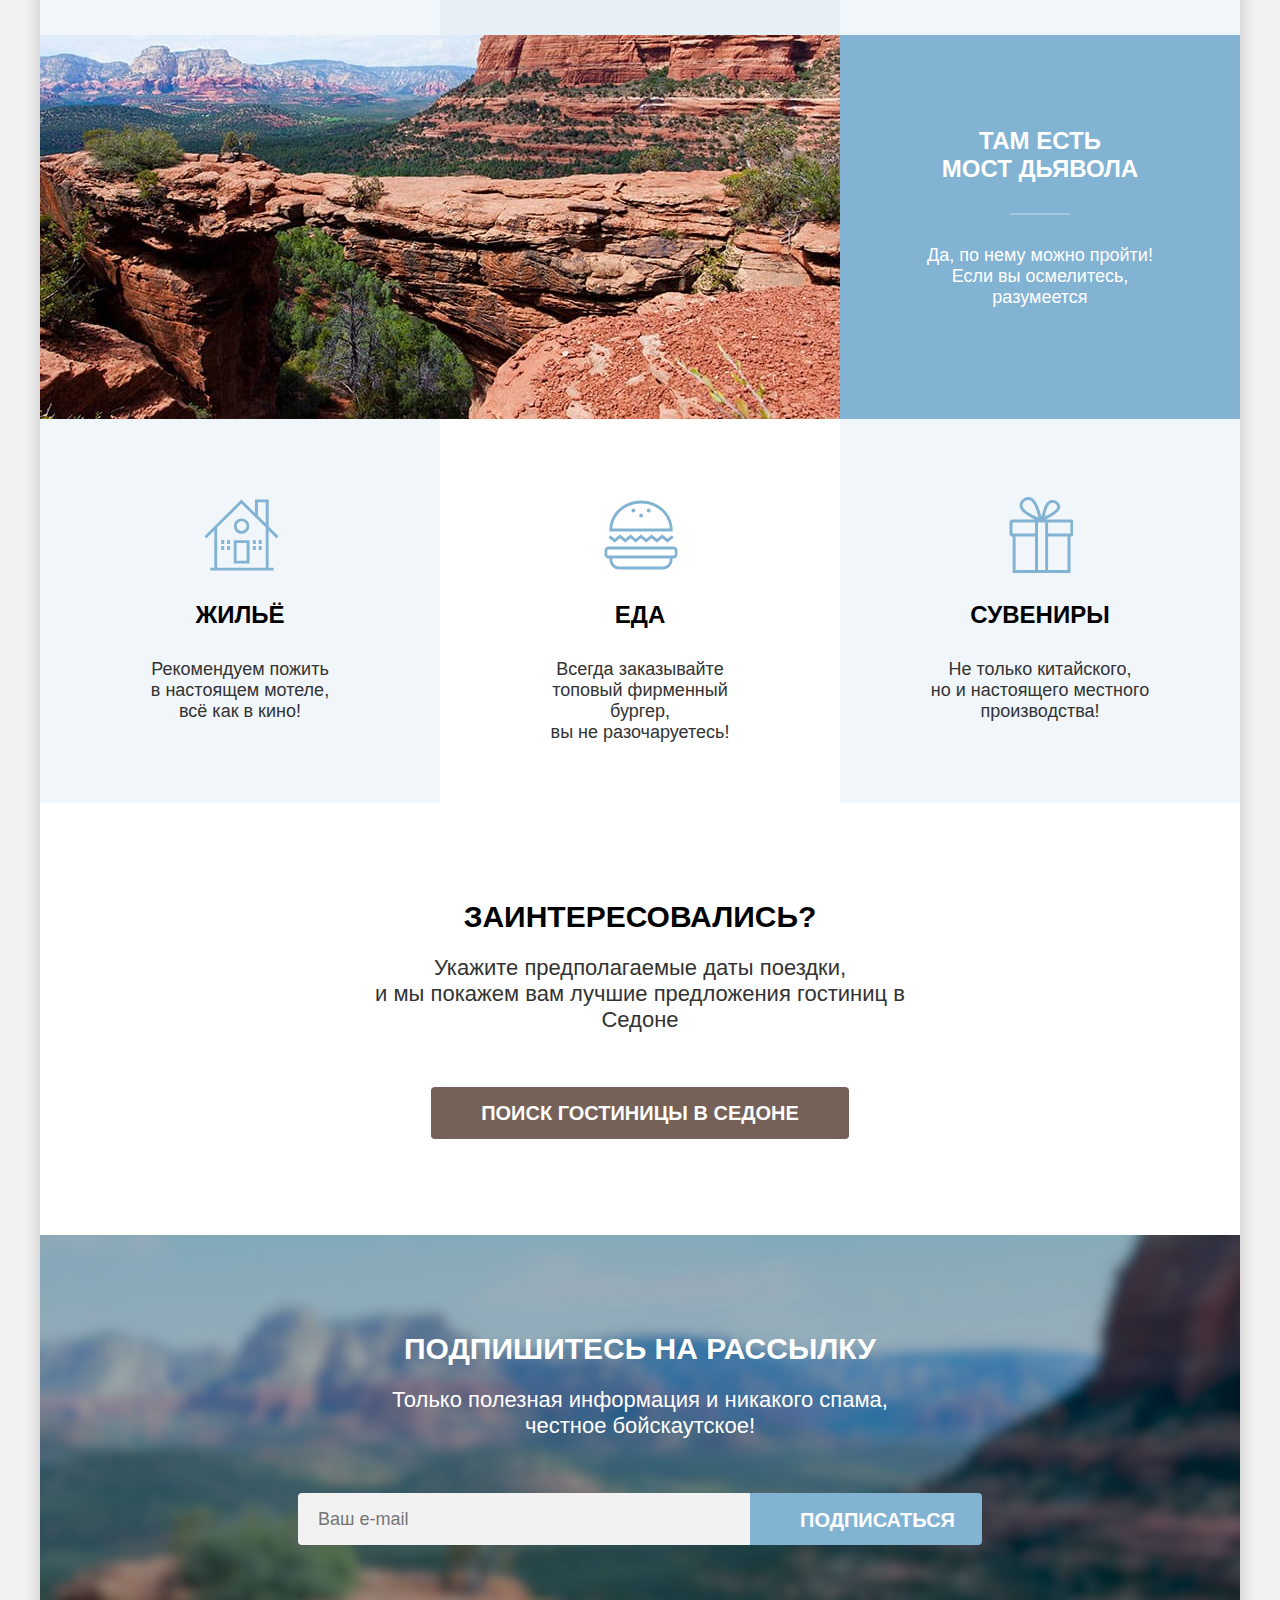
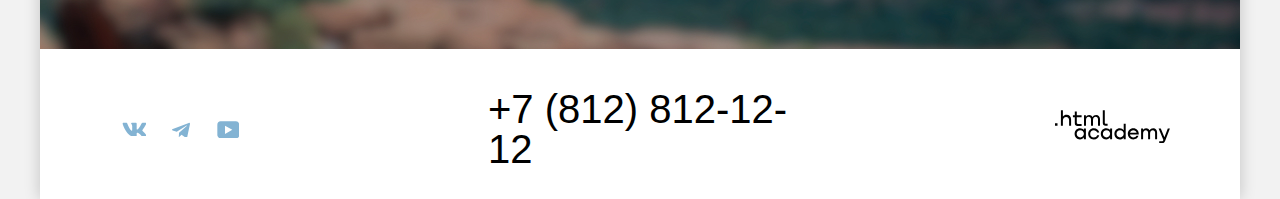
==== commit 822ba2ec: "Merge pull request #12 from KristinaGeleta/master" ====
--- a/index.html
+++ b/index.html
@@ -4,7 +4,7 @@
   <meta charset="utf-8">
   <title>HTML Academy: Седона</title>
   <link rel="stylesheet" href="styles/styles.css">
-  <link rel="icon" type="image/png" sizes="32х32" href="images/favicon.png">
+  <link rel="icon" type="image/png" href="images/favicon.png"> <!-- 32х32 -->
 </head>
 <body>
   <div class="box">
@@ -29,7 +29,7 @@
           <li class="navigation-user-item">
             <a class="navigation-user-link" href="#">
               <span class="visually-hidden">Поиск.</span>
-              <svg class="navigation-user-icon" role="img" aria-hidden="true" focusable="false" width="20" height="20" viewBox="0 0 20 20" fill="currentColor" xmlns="http://www.w3.org/2000/svg">
+              <svg class="navigation-user-icon" role="img" aria-label="Поиск." aria-hidden="true" focusable="false" width="20" height="20" viewBox="0 0 20 20" fill="currentColor" xmlns="http://www.w3.org/2000/svg">
                 <path fill-rule="evenodd" clip-rule="evenodd" d="m19.5 18.008-3.7-3.68c1-1.292 1.7-2.983 1.7-4.872 0-4.376-3.6-7.956-8-7.956s-8 3.68-8 8.055c0 4.376 3.6 7.956 8 7.956 1.8 0 3.5-.597 4.9-1.69l3.7 3.679 1.4-1.492Zm-10-2.486c-3.3 0-6-2.685-6-5.967 0-3.282 2.7-5.967 6-5.967s6 2.685 6 5.967c0 3.282-2.7 5.967-6 5.967Z"/>
               </svg>
             </a>
@@ -37,7 +37,7 @@
           <li class="navigation-user-item">
             <a class="navigation-user-link favorites" href="#">
               <span class="visually-hidden">Избранное.</span>
-              <svg class="navigation-user-icon" role="img" aria-hidden="true" focusable="false" width="20" height="20" viewBox="0 0 18 18" fill="currentColor" xmlns="http://www.w3.org/2000/svg">
+              <svg class="navigation-user-icon" role="img" aria-label="Избранное." aria-hidden="true" focusable="false" width="20" height="20" viewBox="0 0 18 18" fill="currentColor" xmlns="http://www.w3.org/2000/svg">
                 <path fill-rule="evenodd" clip-rule="evenodd" d="M8.9 17c-.3 0-.6-.1-.8-.4-5.4-6.1-6.7-7.5-7-7.9C.4 7.8 0 6.6 0 5.4 0 2.4 2.4 0 5.5 0 6.8 0 8 .5 9 1.3 10 .5 11.3 0 12.5 0c3 0 5.5 2.4 5.5 5.4 0 1.3-.5 2.5-1.3 3.4l-7 7.9c-.2.2-.4.3-.8.3Zm-6-9.5c.3.4 3.5 4 6.1 6.9l6.2-7c.5-.5.7-1.2.7-2 0-1.8-1.5-3.3-3.3-3.3-1 0-2 .5-2.7 1.3-.3.3-.6.4-.9.4-.3 0-.6-.2-.8-.4-.7-.8-1.7-1.3-2.7-1.3-1.8 0-3.3 1.5-3.3 3.3-.1.9.3 1.6.7 2.1-.1 0-.1 0 0 0Z"/>
               </svg>
             </a>
@@ -139,19 +139,19 @@
         <div class="footer-contacts">
           <a class="footer-contacts-link" href="https://vk.com/htmlacademy">
             <span class="visually-hidden">Вконтаке.</span>
-            <svg class="footer-icon" role="img" aria-hidden="true" focusable="false" width="24" height="14" viewBox="0 0 24 14" fill="currentColor" xmlns="http://www.w3.org/2000/svg">
+            <svg class="footer-icon" role="img" aria-label="Вконтакте." aria-hidden="true" focusable="false" width="24" height="14" viewBox="0 0 24 14" fill="currentColor" xmlns="http://www.w3.org/2000/svg">
               <path fill-rule="evenodd" clip-rule="evenodd" d="M24.1164 1.80445C24.2824 1.25845 24.1164 0.856445 23.3214 0.856445H20.6964C20.0284 0.856445 19.7204 1.20345 19.5534 1.58645C19.5534 1.58645 18.2184 4.78245 16.3274 6.85845C15.7154 7.46045 15.4374 7.65145 15.1034 7.65145C14.9364 7.65145 14.6854 7.46045 14.6854 6.91345V1.80445C14.6854 1.14845 14.5014 0.856445 13.9454 0.856445H9.81738C9.40038 0.856445 9.14938 1.16045 9.14938 1.44945C9.14938 2.07045 10.0954 2.21445 10.1924 3.96245V7.76045C10.1924 8.59345 10.0394 8.74444 9.70538 8.74444C8.81538 8.74444 6.65038 5.53345 5.36538 1.85945C5.11638 1.14445 4.86438 0.856445 4.19338 0.856445H1.56638C0.816382 0.856445 0.666382 1.20345 0.666382 1.58645C0.666382 2.26845 1.55638 5.65645 4.81138 10.1374C6.98138 13.1974 10.0364 14.8564 12.8194 14.8564C14.4884 14.8564 14.6944 14.4884 14.6944 13.8534V11.5404C14.6944 10.8034 14.8524 10.6564 15.3814 10.6564C15.7714 10.6564 16.4384 10.8484 17.9964 12.3234C19.7764 14.0724 20.0694 14.8564 21.0714 14.8564H23.6964C24.4464 14.8564 24.8224 14.4884 24.6064 13.7604C24.3684 13.0364 23.5184 11.9854 22.3914 10.7384C21.7794 10.0284 20.8614 9.26345 20.5824 8.88045C20.1934 8.38945 20.3044 8.17045 20.5824 7.73345C20.5824 7.73345 23.7824 3.30745 24.1154 1.80445H24.1164Z"/>
             </svg>
           </a>
           <a class="footer-contacts-link" href="https://t.me/htmlacademy">
             <span class="visually-hidden">Телеграм.</span>
-            <svg class="footer-icon" role="img" aria-hidden="true" focusable="false" width="18" height="15" viewBox="0 0 18 15" fill="currentColor" xmlns="http://www.w3.org/2000/svg">
+            <svg class="footer-icon" role="img" aria-label="Телеграм." aria-hidden="true" focusable="false" width="18" height="15" viewBox="0 0 18 15" fill="currentColor" xmlns="http://www.w3.org/2000/svg">
               <path fill-rule="evenodd" clip-rule="evenodd" d="M16.785.9557.8405 7.1042c-1.0882.437-1.0819 1.044-.1997 1.3148l4.0937 1.277L14.2057 3.72c.4479-.2724.8571-.1259.5207.1727l-7.6737 6.9255H7.051l.0018.0009-.2824 4.2195c.4137 0 .5963-.1898.8283-.4137l1.9883-1.9335 4.1359 3.0549c.7626.42 1.3103.2042 1.5-.7059l2.715-12.7952c.2779-1.1142-.4253-1.6187-1.1529-1.2896Z"/>
             </svg>
           </a>
           <a class="footer-contacts-link" href="https://www.youtube.com/user/htmlacademyru">
             <span class="visually-hidden">Ютуб.</span>
-            <svg class="footer-icon" role="img" aria-hidden="true" focusable="false" width="22" height="17" viewBox="0 0 22 17" fill="currentColor" xmlns="http://www.w3.org/2000/svg">
+            <svg class="footer-icon" role="img" aria-label="Ютуб." aria-hidden="true" focusable="false" width="22" height="17" viewBox="0 0 22 17" fill="currentColor" xmlns="http://www.w3.org/2000/svg">
               <path fill-rule="evenodd" clip-rule="evenodd" d="M18.9402.3564H3.5074c-1.8607 0-3.1741 1.5938-3.1741 3.4v10.0938c0 1.9125 1.3134 3.5062 3.174 3.5062h15.6518c1.6418 0 3.1742-1.5937 3.1742-3.4v-10.2c-.219-1.8062-1.5324-3.4-3.3931-3.4ZM7.9949 12.894v-8.075l7.3334 4.0376-7.3334 4.0374Z"/>
             </svg>
           </a>
@@ -170,7 +170,7 @@
     <div class="modal modal-booking">
 
       <button class="modal-close-button" type="button">
-        <svg aria-hidden="true" role="img" focusable="false" width="15" height="15" viewBox="0 0 15 15" fill="currentColor" xmlns="http://www.w3.org/2000/svg">
+        <svg aria-hidden="true" role="img" aria-label="Закрыть модальное окно." focusable="false" width="15" height="15" viewBox="0 0 15 15" fill="currentColor" xmlns="http://www.w3.org/2000/svg">
           <path fill-rule="evenodd" clip-rule="evenodd" d="M14.4905 1.78288L13.1982 0.49057L7.49048 6.19826L1.78279 0.49057L0.490479 1.78288L6.19817 7.49057L0.490479 13.1983L1.78279 14.4906L7.49048 8.78288L13.1982 14.4906L14.4905 13.1983L8.78279 7.49057L14.4905 1.78288Z"/>
         </svg>
         <span class="visually-hidden">Закрыть.</span>
@@ -183,7 +183,7 @@
             <div class="field-group">
               <label class="booking-date" for="booking-date-start">Дата Заезда:</label>
               <input class="booking-form-field booking-calendar" required type="text" value="27 апреля 2020" id="booking-date-start" name="booking-date-start" placeholder="Укажите дату">
-              <p class="error error-red">Мы не можем отправить вас в прошлое.</p>
+              <p class="error-red">Мы не можем отправить вас в прошлое.</p>
            </div>
             <div class="field-group">
               <label class="booking-date booking-date-departure" for="booking-date-finish">Дата Выезда:</label>
@@ -196,14 +196,14 @@
               <label class="booking-persons" for="booking-number-adult">Взрослые:</label>
               <button class="button-number-persons button-minus" type="button">
                 <span class="visually-hidden">Отнять количество человек.</span>
-                <svg class="button-minus-icon" role="img" aria-label="Минус" aria-hidden="true" focusable="false" width="20" height="20" viewBox="0 0 20 20" fill="currentColor" xmlns="http://www.w3.org/2000/svg">
+                <svg class="button-minus-icon" role="img" aria-label="Минус." aria-hidden="true" focusable="false" width="20" height="20" viewBox="0 0 20 20" fill="currentColor" xmlns="http://www.w3.org/2000/svg">
                   <path fill-rule="evenodd" clip-rule="evenodd" d="M3 9V11H17V9H3Z"/>
                 </svg>
               </button>
               <input class="booking-form-field-number" required type="text" value="2" id="booking-number-adult" name="booking-number">
               <button class="button-number-persons button-plus" type="button">
                 <span class="visually-hidden">Добавить количество человек.</span>
-                <svg class="button-plus-icon" role="img" aria-label="Плюс" aria-hidden="true" focusable="false" width="20" height="20" viewBox="0 0 20 20" fill="currentColor" xmlns="http://www.w3.org/2000/svg">
+                <svg class="button-plus-icon" role="img" aria-label="Плюс." aria-hidden="true" focusable="false" width="20" height="20" viewBox="0 0 20 20" fill="currentColor" xmlns="http://www.w3.org/2000/svg">
                   <path fill-rule="evenodd" clip-rule="evenodd" d="M17 9H11V3H9V9H3V11H9V17H11V11H17V9Z"/>
                 </svg>
               </button>
@@ -214,7 +214,7 @@
                 <label class="booking-persons-children" for="booking-number-child">Дети:</label>
                 <span class="tooltip">
                   <button class="tooltip-toggle" type="button">
-                    <svg width="26" height="26" role="img" aria-label="Дополнительная инфрмация" viewBox="0 0 26 26" fill="none" xmlns="http://www.w3.org/2000/svg">
+                    <svg width="26" height="26" role="img" aria-label="Дополнительная инфрмация." viewBox="0 0 26 26" fill="none" xmlns="http://www.w3.org/2000/svg">
                       <circle cx="13" cy="13" r="13" fill="#83B3D3"/>
                       <path fill-rule="evenodd" clip-rule="evenodd" d="M12 7H14V9H12V7ZM14 19H12V10H14V19Z" fill="white"/>
                       </svg>
@@ -225,14 +225,14 @@
 
               <button class="button-number-persons button-minus" type="button">
                 <span class="visually-hidden">Отнять количество человек.</span>
-                <svg class="button-minus-icon" role="img" aria-label="Минус" aria-hidden="true" focusable="false" width="20" height="20" viewBox="0 0 20 20" fill="currentColor" xmlns="http://www.w3.org/2000/svg">
+                <svg class="button-minus-icon" role="img" aria-label="Минус." aria-hidden="true" focusable="false" width="20" height="20" viewBox="0 0 20 20" fill="currentColor" xmlns="http://www.w3.org/2000/svg">
                   <path fill-rule="evenodd" clip-rule="evenodd" d="M3 9V11H17V9H3Z"/>
                 </svg>
               </button>
               <input class="booking-form-field-number" type="text" value="2" id="booking-number-child" name="booking-number">
               <button class="button-number-persons button-plus" type="button">
                 <span class="visually-hidden">Добавить количество человек.</span>
-                <svg class="button-plus-icon" role="img" aria-label="Плюс" aria-hidden="true" focusable="false" width="20" height="20" viewBox="0 0 20 20" fill="currentColor" xmlns="http://www.w3.org/2000/svg">
+                <svg class="button-plus-icon" role="img" aria-label="Плюс." aria-hidden="true" focusable="false" width="20" height="20" viewBox="0 0 20 20" fill="currentColor" xmlns="http://www.w3.org/2000/svg">
                   <path fill-rule="evenodd" clip-rule="evenodd" d="M17 9H11V3H9V9H3V11H9V17H11V11H17V9Z"/>
                 </svg>
               </button>
--- a/styles/styles.css
+++ b/styles/styles.css
@@ -217,15 +217,6 @@
   background-color: #ffffff;
 }
 
-h2,
-h1,
-h3,
-p,
-.pagination {
-  margin: 0;
-}
-
-
 .welcome {
   width: auto;
   height: 485px;
@@ -245,6 +236,7 @@
 }
 .hero-title {
   width: 620px;
+  margin: 0;
   margin-top: 69px;
   margin-bottom: 25px;
   font-size: 30px;
@@ -269,6 +261,7 @@
 }
 
 .excellence-title {
+  margin: 0;
   margin-bottom: 62px;
   text-align: center;
   font-weight: 700;
@@ -312,6 +305,7 @@
 }
 
 .advantages-title {
+  margin: 0;
   margin-bottom: 30px;
   text-align: center;
   font-weight: 700;
@@ -329,6 +323,7 @@
   color: #000000;;
   text-transform: uppercase;
   position: relative;
+  margin: 0;
   margin-bottom: 62px;
 }
 
@@ -455,6 +450,7 @@
 }
 
 .search-title {
+  margin: 0;
   font-size: 30px;
   font-weight: 700;
   line-height: 36px;
@@ -496,7 +492,7 @@
 }
 
 .subscribe {
-  background-image: url("../images/subscribe.jpg");
+  background-image: url("../images/subscribe-background.jpg");
   background-color: #cccccc;
   background-position: top;
   background-size: 100% auto;
@@ -513,6 +509,7 @@
 }
 
 .subscribe-title {
+  margin: 0;
   font-size: 30px;
   font-weight: 700;
   line-height: 36px;
@@ -753,6 +750,7 @@
 }
 
 .modal-title {
+  margin: 0;
   margin-bottom: 64px;
   padding-right: 50px;
   font-family: "PT Sans", sans-serif;
@@ -824,10 +822,6 @@
   flex-direction: column;
 }
 
-.field-group {
-  margin-bottom: 24px;
-}
-
 .booking-date {
   font-weight: 700;
   font-size: 20px;
@@ -871,14 +865,21 @@
 
 .error {
   margin-left: 157px;
+  font-family: "PT Sans";
   font-size: 16px;
   line-height: 21px;
   margin-top: 3px;
+  margin-bottom: 23px;
 }
 
 .error-red {
+  font-family: "PT Sans";
+  font-size: 16px;
+  line-height: 21px;
+  margin-left: 157px;
   color: #ff5757;
-  margin-top: 5px;
+  margin-top: 4px;
+  margin-bottom: 24px;
 }
 
 .number-persons {
@@ -962,7 +963,7 @@
 }
 
 .button-bookibg {
-  font-family: "PT Sans";
+  font-family: "PT Sans", sans-serif;
   padding: 18px 255px;
   background-color: #83b3d3;
   border: none;
@@ -1015,6 +1016,7 @@
   font-weight: 700;
   font-size: 60px;
   line-height: 78px;
+  margin: 0;
   margin-bottom: 8px;
 }
 
@@ -1205,7 +1207,7 @@
 }
 
 .range-input {
-  font-family: "PT Sans";
+  font-family: "PT Sans", sans-serif;
   box-sizing: border-box;
   width: 144px;
   height: 48px;
@@ -1353,12 +1355,14 @@
 .sorting {
   display: flex;
   flex-wrap: wrap;
+  align-items: flex-start;
   width: 1060px;
   min-height: 49px;
   background-color: #ffffff;
 }
 
 .sorting-resalt {
+  margin: 0;
   margin-right: auto;
   padding-top: 6.5px;
   padding-bottom: 6.5px;
@@ -1366,15 +1370,18 @@
   font-size: 30px;
   line-height: 36px;
   text-transform: uppercase;
+  width: auto;
+  max-width: 400px;
 }
 
 .select-control {
   display: flex;
   flex-wrap: wrap;
   margin-right: 70px;
-  width: 292px;
-  height: 49px;
-  padding: 13px 18px;
+  width: auto;
+    max-width: 292px;
+
+    padding: 12px 105px 12px 20px;
   border: 2px solid #e5e5e5;
   border-radius: 4px;
   font-size: 18px;
@@ -1403,11 +1410,12 @@
 .view {
   display: flex;
   flex-wrap: wrap;
-  min-width: 160px;
+  width: auto;
+  max-width: 160px;
 }
 
 .view-cards {
-  background-image: url("../images/graphic/view-cards.svg");
+  background-image: url("../images/graphic/cards.svg");
   background-repeat: no-repeat;
   background-position: center;
   width: 44px;
@@ -1415,7 +1423,7 @@
 }
 
 .view-presentation {
-  background-image: url("../images/graphic/view-presentation.svg");
+  background-image: url("../images/graphic/presentation.svg");
   background-repeat: no-repeat;
   background-position: center;
   width: 44px;
@@ -1423,7 +1431,7 @@
 }
 
 .view-list {
-  background-image: url("../images/graphic/view-list.svg");
+  background-image: url("../images/graphic/list.svg");
   background-repeat: no-repeat;
   background-position: center;
   width: 44px;
@@ -1434,6 +1442,7 @@
   border: 2px solid #e5e5e5;
   background-color: #ffffff;
   margin-right: 8px;
+  margin-bottom: 1px;
   border-radius: 4px;
 }
 
@@ -1452,7 +1461,7 @@
   border: 2px solid #68a2ca;
 }
 
-.button-card:last-child {
+.button-card:nth-child(3n) {
   margin-right: 0;
 }
 
@@ -1510,7 +1519,7 @@
 }
 
 .content-description {
-  font-family: "PT Sans";
+  font-family: "PT Sans", sans-serif;
   font-weight: 400;
   font-size: 18px;
   line-height: 21px;
@@ -1518,7 +1527,7 @@
 }
 
 .hotel-card-price {
-  font-family: "PT Sans";
+  font-family: "PT Sans", sans-serif;
   font-weight: 400;
   font-size: 18px;
   line-height: 21px;
